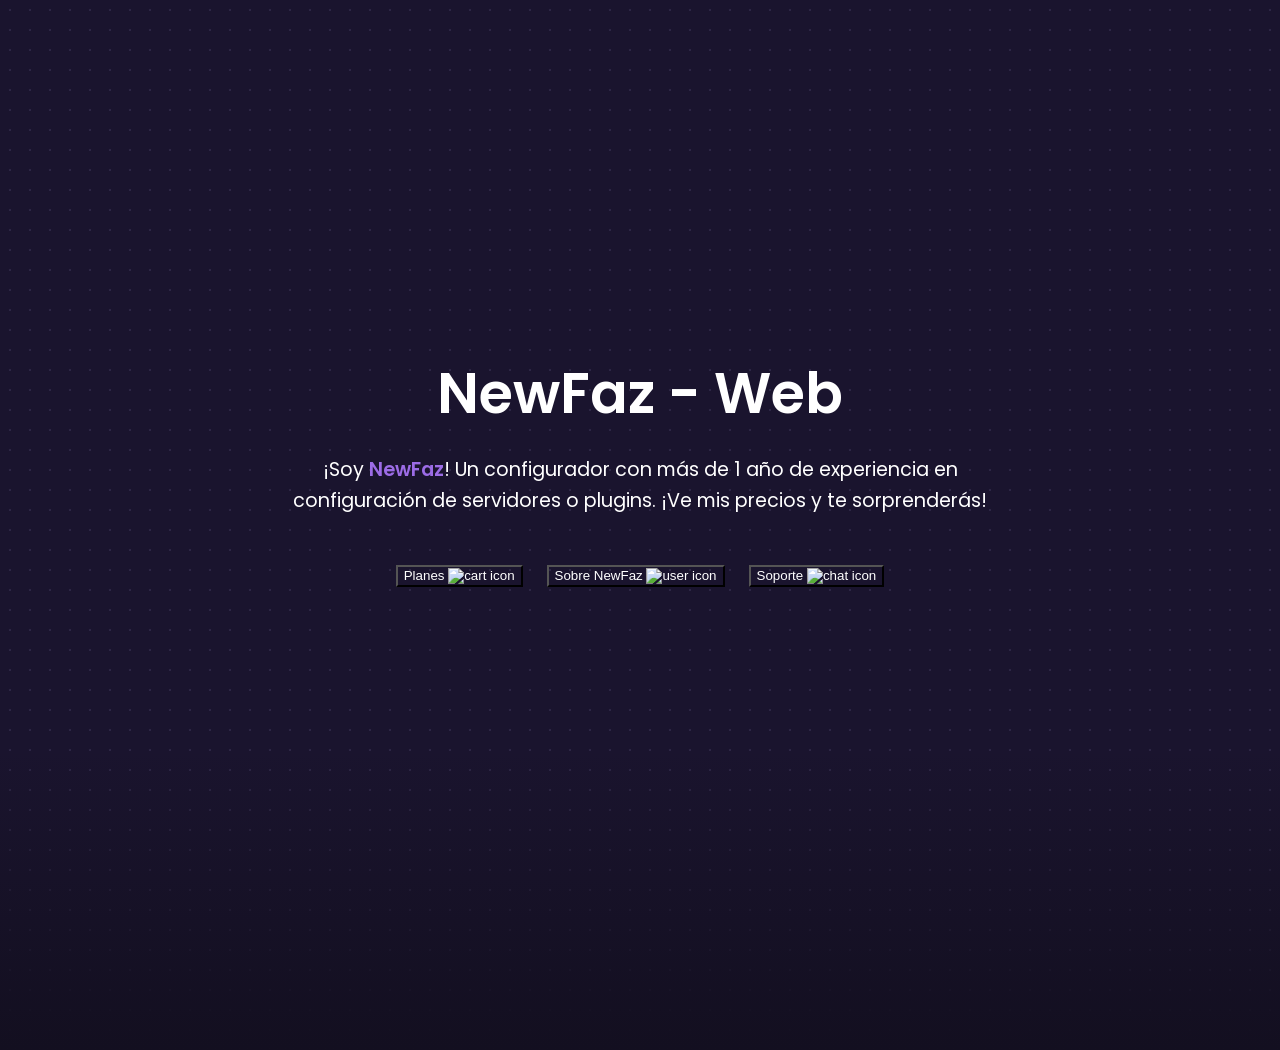
==== index.html @ 46608226 "Update index.html" ====
<!DOCTYPE html>
<html lang="es">
<head>
    <meta charset="UTF-8">
    <meta name="viewport" content="width=device-width, initial-scale=1.0">
    <title>NewFaz - Web</title>
    <link rel="stylesheet" href="css/style.css">
    <link rel="preconnect" href="https://fonts.googleapis.com">
    <link rel="preconnect" href="https://fonts.gstatic.com" crossorigin>
    <link href="https://fonts.googleapis.com/css2?family=Poppins:wght@400;600&display=swap" rel="stylesheet">
</head>
<body>

<main class="page-container">
    <!-- HOME -->
    <div id="home" class="page active">
        <h1 class="main-title">NewFaz - Web</h1>
        <p class="subtitle">
            ¡Soy <span class="highlight">NewFaz</span>! Un configurador con más de 1 año de experiencia en
            configuración de servidores o plugins. ¡Ve mis precios y te sorprenderás!
        </p>
        <div class="button-group">
            <button class="nav-link" data-page="planes">
                Planes <img src="https://img.icons8.com/material-rounded/24/ffffff/shopping-cart.png" alt="cart icon" class="icon">
            </button>
            <button class="nav-link" data-page="about">
                Sobre NewFaz <img src="https://img.icons8.com/material-rounded/24/ffffff/user--v1.png" alt="user icon" class="icon">
            </button>
            <button class="nav-link" data-page="contacto">
                Soporte <img src="https://img.icons8.com/material-rounded/24/ffffff/chat.png" alt="chat icon" class="icon">
            </button>
        </div>
    </div>

    <!-- ABOUT -->
    <div id="about" class="page">
        <button class="nav-link back-button" data-page="home">
            <img src="https://img.icons8.com/ios-filled/50/ffffff/less-than.png" alt="back arrow" class="back-arrow"> Volver
        </button>
        <h2>¡Sobre Mi!</h2>
        <p>
            Mi nombre es NewFaz y hace unos 2 años me metí en esto de
            configuraciones de servidores, después de tanto tiempo configurando,
            aprendiendo de mis errores, estoy listo para ofrecerte un servicio de
            calidad y a un precio muy accesible. También sé configurar bots de
            discord, no crearlos y mucho más.
        </p>
        <p>
            No creas que por ofrecer un servicio "barato" sera de mala calidad o
            tendrá mala atención, todo lo contrario, a mí me gusta atender a mis
            clientes de la mejor manera. Con un soporte diario casi 24/7
        </p>
        <p>
            ¡Si te convencí, ve a ver mis precios y planes! ¡No te arrepentirás!
        </p>
    </div>

    <!-- PLANES -->
    <div id="planes" class="page">
        <button class="nav-link back-button" data-page="home">
            <img src="https://img.icons8.com/ios-filled/50/ffffff/less-than.png" alt="back arrow" class="back-arrow"> Volver
        </button>
        <h2>Planes - Precios</h2>
        <p>¡Echa un vistazo a los precios que tengo por servicio!</p>

        <p class="note">
            <span class="note-title">NOTA:</span> ¡Los tiempos de entrega pueden variar según la dificultad y
            complejidad del trabajo que contrates!
        </p>
        <p class="note">
            <span class="note-title">NOTA 2:</span> ¡Los precios de los productos pueden variar según la dificultad y
            complejidad del trabajo que contrates!
        </p>

        <div class="tables-row">
            <div>
                <h3>Traducción</h3>
                <div class="table-container">
                    <table class="service-table">
                        <thead>
                            <tr>
                                <th>Servicio</th>
                                <th>Entrega</th>
                                <th>Experiencia</th>
                                <th>Precio</th>
                            </tr>
                        </thead>
                        <tbody>
                            <tr>
                                <td>x1 Traducción de Plugin</td>
                                <td>1-2 Días</td>
                                <td><span class="stars">⭐⭐⭐⭐⭐</span></td>
                                <td>$3 USD</td>
                            </tr>
                            <tr>
                                <td>x3 Traducción de Plugin</td>
                                <td>2-3 Días</td>
                                <td><span class="stars">⭐⭐⭐⭐⭐</span></td>
                                <td>$7 USD</td>
                            </tr>
                            <tr>
                                <td>x5 Traducción de Plugin</td>
                                <td>2-3 Días</td>
                                <td><span class="stars">⭐⭐⭐⭐⭐</span></td>
                                <td>10$ USD</td>
                            </tr>
                            <tr>
                                <td>x10 Traducción de Plugin</td>
                                <td>3-4 Días</td>
                                <td><span class="stars">⭐⭐⭐⭐⭐</span></td>
                                <td>18$ USD</td>
                            </tr>
                        </tbody>
                    </table>
                </div>
            </div>

            <div>
                <h3>Configuración de Modalidades</h3>
                <div class="table-container">
                    <table class="service-table">
                        <thead>
                            <tr>
                                <th>Servicio</th>
                                <th>Entrega</th>
                                <th>Experiencia</th>
                                <th>Precio</th>
                            </tr>
                        </thead>
                        <tbody>
                            <tr>
                                <td>Authme</td>
                                <td>2-3 Días</td>
                                <td><span class="stars">⭐⭐⭐</span></td>
                                <td>$4 USD</td>
                            </tr>
                            <tr>
                                <td>Lobby</td>
                                <td>2-3 Días</td>
                                <td><span class="stars">⭐⭐⭐</span></td>
                                <td>$6 USD</td>
                            </tr>
                            <tr>
                                <td>BoxPvP</td>
                                <td>5-7 Días</td>
                                <td><span class="stars">⭐⭐⭐⭐⭐</span></td>
                                <td>18$ USD</td>
                            </tr>
                            <tr>
                                <td>Survival Clasico</td>
                                <td>7-14 Días</td>
                                <td><span class="stars">⭐⭐⭐</span></td>
                                <td>24$ USD</td>
                            </tr>
                        </tbody>
                    </table>
                </div>
            </div>
        </div>

        <div class="button-group">
            <a href="https://discord.com/" target="_blank" rel="noopener noreferrer" class="purchase-button">
                ¡Comprar! <img src="https://img.icons8.com/material-rounded/24/ffffff/shopping-cart.png" alt="shopping cart icon" class="icon">
            </a>
        </div>
    </div>

    <!-- CONTACTO -->
    <div id="contacto" class="page">
        <button class="nav-link back-button" data-page="home">
            <img src="https://img.icons8.com/ios-filled/50/ffffff/less-than.png" alt="back arrow" class="back-arrow"> Volver
        </button>
        <h2>Contacto</h2>
        <p>
            Si necesitas soporte, o tienes dudas, únete a mi discord, y recibirás ayuda
            personalizada por mí.
        </p>
        <a href="https://discord.com/" target="_blank" rel="noopener noreferrer" class="discord-link">
            <img src="https://img.icons8.com/color/96/000000/discord--v1.png" alt="Discord logo" class="discord-logo">
        </a>
    </div>
</main>

<script src="script.js"></script>
</body>
</html>
---- css/style.css ----
:root {
    --dark-bg: #1a142e;
    --darker-bg: #130f20;
    --accent-purple: #9c6ce6;
    --text-color: #ffffff;
    --border-purple: #4c3f76;
    --button-bg: #2d2645;
}

body {
    font-family: 'Poppins', sans-serif;
    background-color: var(--dark-bg);
    color: var(--text-color);
    margin: 0;
    padding: 0;
    display: flex;
    justify-content: center;
    align-items: center;
    min-height: 100vh;
    background-image: radial-gradient(circle, #2d2645 1px, transparent 1px);
    background-size: 20px 20px;
    position: relative;
    overflow-x: hidden;
}

body::after {
    content: '';
    position: absolute;
    bottom: -150px;
    left: 0;
    right: 0;
    height: 300px;
    background: linear-gradient(to top, var(--darker-bg), transparent);
    z-index: -1;
}

.page-container {
    width: 100%;
    max-width: 800px;
    padding: 2rem;
    box-sizing: border-box;
    text-align: center;
}

.page {
    display: none;
    animation: fadeIn 0.5s ease-in-out;
}

.page.active {
    display: block;
}

@keyframes fadeIn {
    from {
        opacity: 0;
        transform: translateY(20px);
    }
    to {
        opacity: 1;
        transform: translateY(0);
    }
}

h1, h2 {
    font-weight: 600;
    font-size: 2.5rem;
    margin-bottom: 1rem;
}

h3 {
    font-size: 1.5rem;
    margin-top: 2rem;
    margin-bottom: 0.5rem;
}

p {
    font-size: 1rem;
    line-height: 1.6;
    margin-bottom: 1rem;
}

.main-title {
    font-size: 3.5rem;
}

.subtitle {
    font-size: 1.2rem;
    margin-bottom: 2rem;
}

.highlight {
    color: var(--accent-purple);
    font-weight: 600;
}

.button-group {
    display: flex;
    justify-content: center;
    gap: 1.5rem;
    flex-wrap: wrap;
    margin-top: 3rem;
}

button.nav-link {
    background: transparent;
    color: var(--text
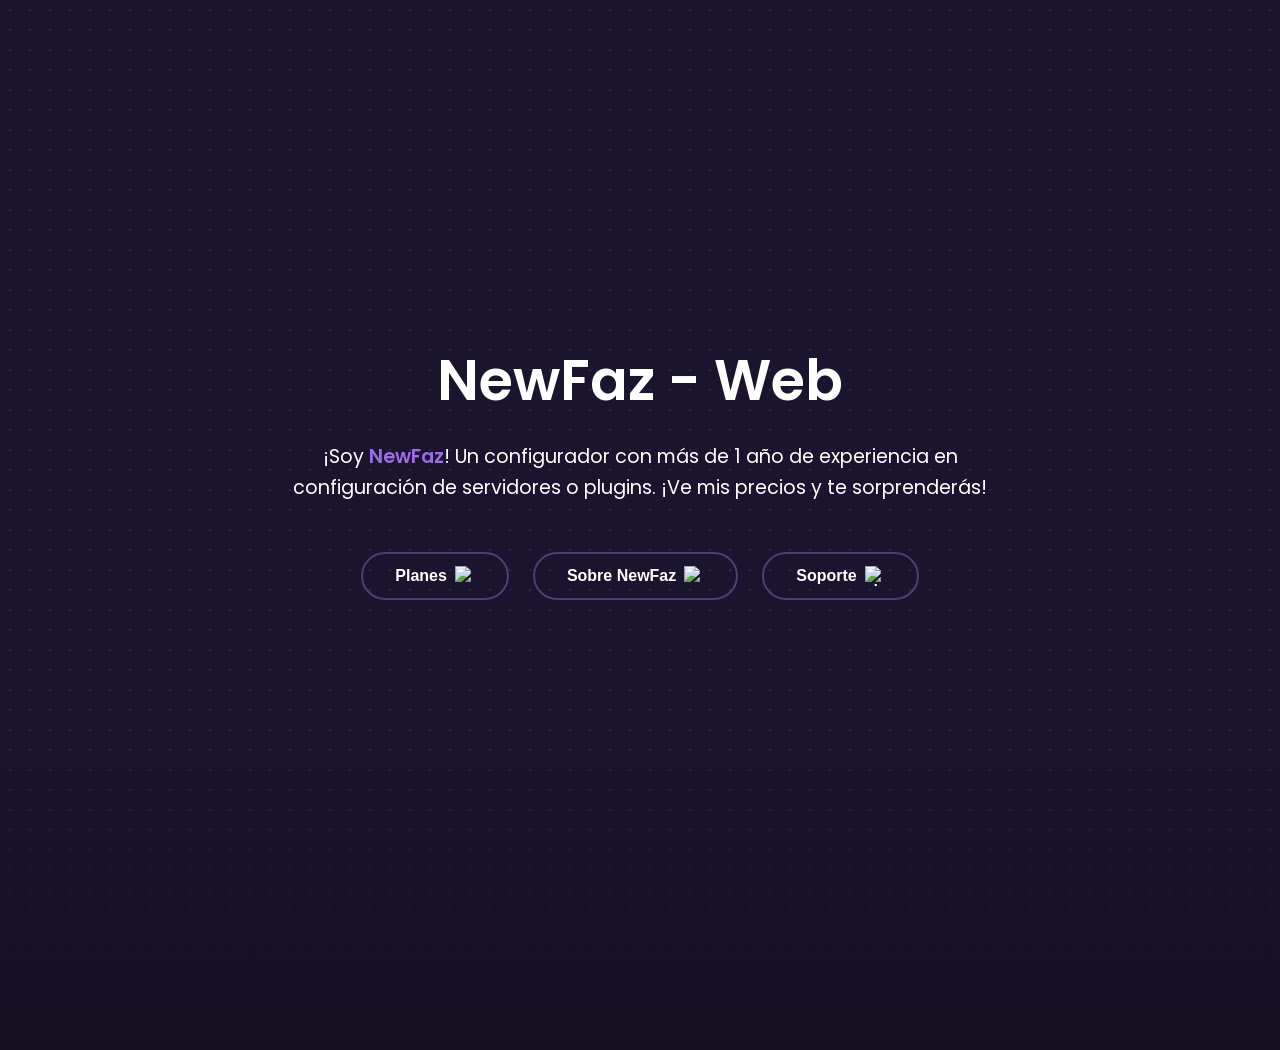
==== commit 0720eabf: "Update index.html" ====
--- a/index.html
+++ b/index.html
@@ -73,88 +73,84 @@
         </p>
 
         <div class="tables-row">
-            <div>
+            <div class="table-container">
                 <h3>Traducción</h3>
-                <div class="table-container">
-                    <table class="service-table">
-                        <thead>
-                            <tr>
-                                <th>Servicio</th>
-                                <th>Entrega</th>
-                                <th>Experiencia</th>
-                                <th>Precio</th>
-                            </tr>
-                        </thead>
-                        <tbody>
-                            <tr>
-                                <td>x1 Traducción de Plugin</td>
-                                <td>1-2 Días</td>
-                                <td><span class="stars">⭐⭐⭐⭐⭐</span></td>
-                                <td>$3 USD</td>
-                            </tr>
-                            <tr>
-                                <td>x3 Traducción de Plugin</td>
-                                <td>2-3 Días</td>
-                                <td><span class="stars">⭐⭐⭐⭐⭐</span></td>
-                                <td>$7 USD</td>
-                            </tr>
-                            <tr>
-                                <td>x5 Traducción de Plugin</td>
-                                <td>2-3 Días</td>
-                                <td><span class="stars">⭐⭐⭐⭐⭐</span></td>
-                                <td>10$ USD</td>
-                            </tr>
-                            <tr>
-                                <td>x10 Traducción de Plugin</td>
-                                <td>3-4 Días</td>
-                                <td><span class="stars">⭐⭐⭐⭐⭐</span></td>
-                                <td>18$ USD</td>
-                            </tr>
-                        </tbody>
-                    </table>
-                </div>
+                <table class="service-table">
+                    <thead>
+                        <tr>
+                            <th>Servicio</th>
+                            <th>Entrega</th>
+                            <th>Experiencia</th>
+                            <th>Precio</th>
+                        </tr>
+                    </thead>
+                    <tbody>
+                        <tr>
+                            <td>x1 Traducción de Plugin</td>
+                            <td>1-2 Días</td>
+                            <td><span class="stars">⭐⭐⭐⭐⭐</span></td>
+                            <td>$3 USD</td>
+                        </tr>
+                        <tr>
+                            <td>x3 Traducción de Plugin</td>
+                            <td>2-3 Días</td>
+                            <td><span class="stars">⭐⭐⭐⭐⭐</span></td>
+                            <td>$7 USD</td>
+                        </tr>
+                        <tr>
+                            <td>x5 Traducción de Plugin</td>
+                            <td>2-3 Días</td>
+                            <td><span class="stars">⭐⭐⭐⭐⭐</span></td>
+                            <td>10$ USD</td>
+                        </tr>
+                        <tr>
+                            <td>x10 Traducción de Plugin</td>
+                            <td>3-4 Días</td>
+                            <td><span class="stars">⭐⭐⭐⭐⭐</span></td>
+                            <td>18$ USD</td>
+                        </tr>
+                    </tbody>
+                </table>
             </div>
 
-            <div>
+            <div class="table-container">
                 <h3>Configuración de Modalidades</h3>
-                <div class="table-container">
-                    <table class="service-table">
-                        <thead>
-                            <tr>
-                                <th>Servicio</th>
-                                <th>Entrega</th>
-                                <th>Experiencia</th>
-                                <th>Precio</th>
-                            </tr>
-                        </thead>
-                        <tbody>
-                            <tr>
-                                <td>Authme</td>
-                                <td>2-3 Días</td>
-                                <td><span class="stars">⭐⭐⭐</span></td>
-                                <td>$4 USD</td>
-                            </tr>
-                            <tr>
-                                <td>Lobby</td>
-                                <td>2-3 Días</td>
-                                <td><span class="stars">⭐⭐⭐</span></td>
-                                <td>$6 USD</td>
-                            </tr>
-                            <tr>
-                                <td>BoxPvP</td>
-                                <td>5-7 Días</td>
-                                <td><span class="stars">⭐⭐⭐⭐⭐</span></td>
-                                <td>18$ USD</td>
-                            </tr>
-                            <tr>
-                                <td>Survival Clasico</td>
-                                <td>7-14 Días</td>
-                                <td><span class="stars">⭐⭐⭐</span></td>
-                                <td>24$ USD</td>
-                            </tr>
-                        </tbody>
-                    </table>
-                </div>
+                <table class="service-table">
+                    <thead>
+                        <tr>
+                            <th>Servicio</th>
+                            <th>Entrega</th>
+                            <th>Experiencia</th>
+                            <th>Precio</th>
+                        </tr>
+                    </thead>
+                    <tbody>
+                        <tr>
+                            <td>Authme</td>
+                            <td>2-3 Días</td>
+                            <td><span class="stars">⭐⭐⭐</span></td>
+                            <td>$4 USD</td>
+                        </tr>
+                        <tr>
+                            <td>Lobby</td>
+                            <td>2-3 Días</td>
+                            <td><span class="stars">⭐⭐⭐</span></td>
+                            <td>$6 USD</td>
+                        </tr>
+                        <tr>
+                            <td>BoxPvP</td>
+                            <td>5-7 Días</td>
+                            <td><span class="stars">⭐⭐⭐⭐⭐</span></td>
+                            <td>18$ USD</td>
+                        </tr>
+                        <tr>
+                            <td>Survival Clasico</td>
+                            <td>7-14 Días</td>
+                            <td><span class="stars">⭐⭐⭐</span></td>
+                            <td>24$ USD</td>
+                        </tr>
+                    </tbody>
+                </table>
             </div>
         </div>
 
@@ -181,6 +177,6 @@
     </div>
 </main>
 
-<script src="script.js"></script>
+<script src="js/script.js"></script>
 </body>
 </html>
--- a/css/style.css
+++ b/css/style.css
@@ -70,8 +70,7 @@
 
 h3 {
     font-size: 1.5rem;
-    margin-top: 2rem;
-    margin-bottom: 0.5rem;
+    margin-bottom: 1rem;
 }
 
 p {
@@ -104,4 +103,152 @@
 
 button.nav-link {
     background: transparent;
-    color: var(--text
+    color: var(--text-color);
+    border: 2px solid var(--border-purple);
+    border-radius: 50px;
+    padding: 0.75rem 2rem;
+    font-size: 1rem;
+    font-weight: 600;
+    cursor: pointer;
+    transition: all 0.3s ease;
+    display: flex;
+    align-items: center;
+    gap: 0.5rem;
+}
+
+button.nav-link:hover {
+    background-color: var(--button-bg);
+    border-color: var(--accent-purple);
+}
+
+.icon {
+    width: 20px;
+    height: 20px;
+}
+
+.back-button {
+    background-color: var(--darker-bg);
+    border: 1px solid var(--border-purple);
+    border-radius: 50px;
+    padding: 0.5rem 1rem;
+    font-size: 0.9rem;
+    position: absolute;
+    top: 2rem;
+    left: 2rem;
+    display: flex;
+    align-items: center;
+    gap: 0.25rem;
+    transition: all 0.3s ease;
+}
+
+.back-button:hover {
+    background-color: var(--button-bg);
+}
+
+.back-arrow {
+    width: 15px;
+    height: 15px;
+}
+
+#about, #planes, #contacto {
+    position: relative;
+    padding-top: 4rem;
+}
+
+.note {
+    font-style: italic;
+    color: #cccccc;
+    font-size: 0.9rem;
+    margin-bottom: 0.5rem;
+}
+
+.note-title {
+    font-weight: 600;
+    color: #ffffff;
+}
+
+/* FLEX PARA TABLAS LADO A LADO */
+.tables-row {
+    display: flex;
+    justify-content: center;
+    gap: 2rem;
+    flex-wrap: wrap;
+}
+
+.table-container {
+    flex: 1 1 300px; /* ancho flexible mínimo 300px */
+    background-color: var(--darker-bg);
+    border-radius: 10px;
+    padding: 1rem;
+    box-sizing: border-box;
+    text-align: center;
+}
+
+.table-container h3 {
+    margin-bottom: 1rem;
+}
+
+.service-table {
+    width: 100%;
+    border-collapse: collapse;
+    margin-bottom: 1rem;
+}
+
+.service-table th,
+.service-table td {
+    padding: 0.75rem 0.5rem;
+    border-bottom: 1px solid var(--border-purple);
+    text-align: left;
+}
+
+.service-table th {
+    font-weight: 600;
+    color: var(--accent-purple);
+    text-transform: uppercase;
+    font-size: 0.9rem;
+}
+
+.service-table tr:last-child td {
+    border-bottom: none;
+}
+
+.stars {
+    color: #f7a01d;
+    letter-spacing: 2px;
+}
+
+.discord-link {
+    display: inline-block;
+    margin-top: 2rem;
+    transition: transform 0.3s ease;
+}
+
+.discord-link:hover {
+    transform: scale(1.1);
+}
+
+.discord-logo {
+    width: 80px;
+    height: 80px;
+}
+
+.purchase-button {
+    background-color: var(--darker-bg);
+    border: 1px solid var(--border-purple);
+    border-radius: 50px;
+    padding: 0.5rem 1.5rem;
+    font-size: 0.9rem;
+    display: flex;
+    align-items: center;
+    justify-content: center;
+    gap: 0.25rem;
+    transition: all 0.3s ease;
+    text-decoration: none;
+    color: var(--text-color);
+    margin-top: 2rem;
+}
+
+.purchase-button:hover {
+    background-color: var(--button-bg);
+    border-color: var(--accent-purple);
+}
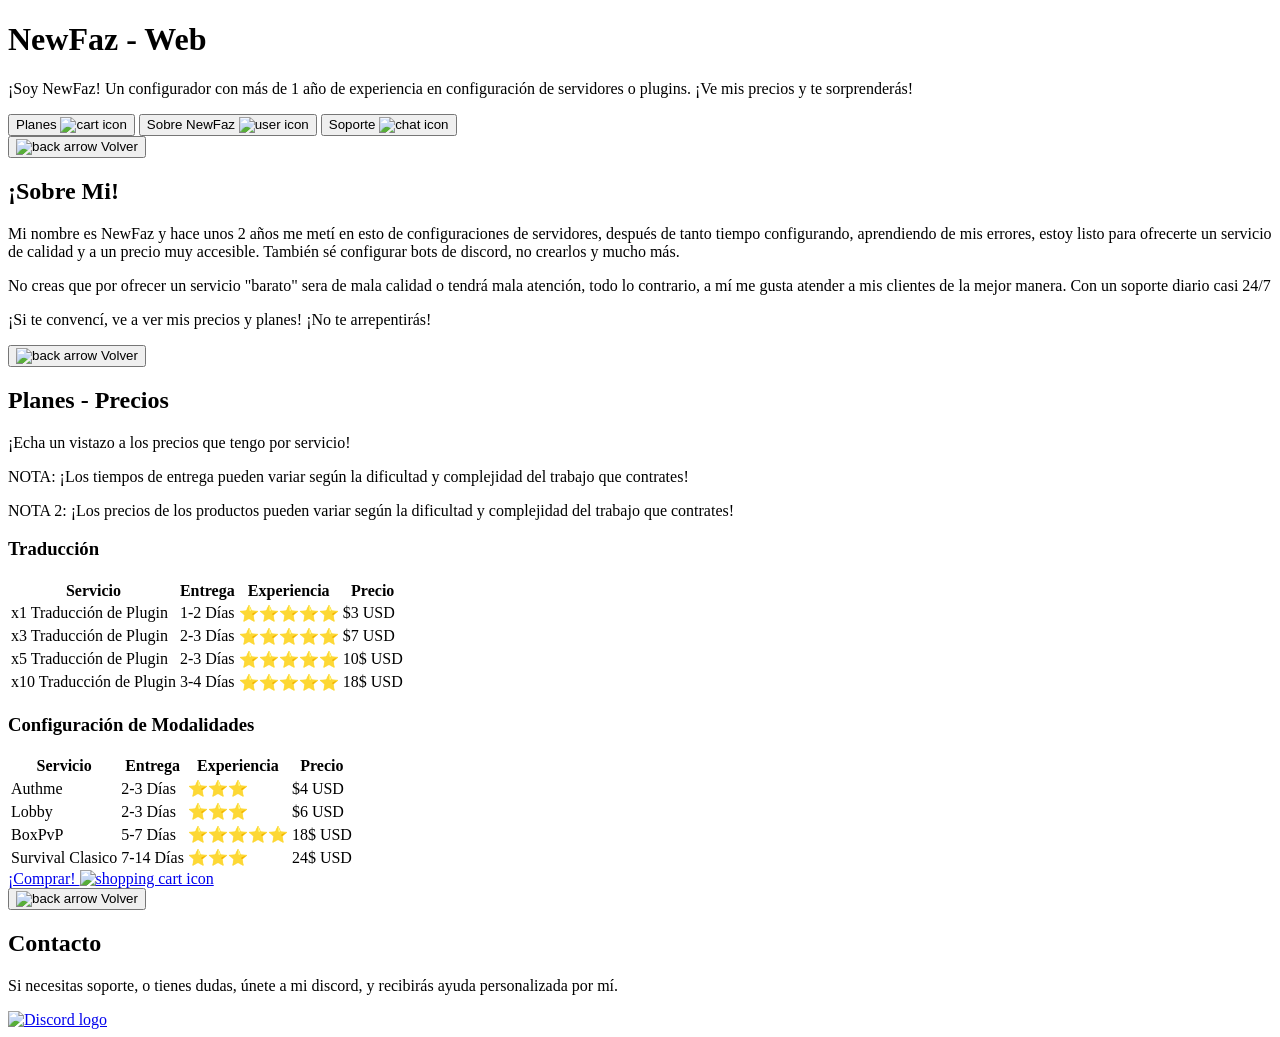
==== commit 9cae01c5: "Update index.html" ====
--- a/index.html
+++ b/index.html
@@ -4,179 +4,180 @@
     <meta charset="UTF-8">
     <meta name="viewport" content="width=device-width, initial-scale=1.0">
     <title>NewFaz - Web</title>
-    <link rel="stylesheet" href="css/style.css">
+    <link rel="stylesheet" href="css/styles.css">
     <link rel="preconnect" href="https://fonts.googleapis.com">
     <link rel="preconnect" href="https://fonts.gstatic.com" crossorigin>
     <link href="https://fonts.googleapis.com/css2?family=Poppins:wght@400;600&display=swap" rel="stylesheet">
 </head>
 <body>
+  
 
-<main class="page-container">
-    <!-- HOME -->
-    <div id="home" class="page active">
-        <h1 class="main-title">NewFaz - Web</h1>
-        <p class="subtitle">
-            ¡Soy <span class="highlight">NewFaz</span>! Un configurador con más de 1 año de experiencia en
-            configuración de servidores o plugins. ¡Ve mis precios y te sorprenderás!
-        </p>
-        <div class="button-group">
-            <button class="nav-link" data-page="planes">
-                Planes <img src="https://img.icons8.com/material-rounded/24/ffffff/shopping-cart.png" alt="cart icon" class="icon">
-            </button>
-            <button class="nav-link" data-page="about">
-                Sobre NewFaz <img src="https://img.icons8.com/material-rounded/24/ffffff/user--v1.png" alt="user icon" class="icon">
-            </button>
-            <button class="nav-link" data-page="contacto">
-                Soporte <img src="https://img.icons8.com/material-rounded/24/ffffff/chat.png" alt="chat icon" class="icon">
-            </button>
-        </div>
-    </div>
-
-    <!-- ABOUT -->
-    <div id="about" class="page">
-        <button class="nav-link back-button" data-page="home">
-            <img src="https://img.icons8.com/ios-filled/50/ffffff/less-than.png" alt="back arrow" class="back-arrow"> Volver
-        </button>
-        <h2>¡Sobre Mi!</h2>
-        <p>
-            Mi nombre es NewFaz y hace unos 2 años me metí en esto de
-            configuraciones de servidores, después de tanto tiempo configurando,
-            aprendiendo de mis errores, estoy listo para ofrecerte un servicio de
-            calidad y a un precio muy accesible. También sé configurar bots de
-            discord, no crearlos y mucho más.
-        </p>
-        <p>
-            No creas que por ofrecer un servicio "barato" sera de mala calidad o
-            tendrá mala atención, todo lo contrario, a mí me gusta atender a mis
-            clientes de la mejor manera. Con un soporte diario casi 24/7
-        </p>
-        <p>
-            ¡Si te convencí, ve a ver mis precios y planes! ¡No te arrepentirás!
-        </p>
-    </div>
-
-    <!-- PLANES -->
-    <div id="planes" class="page">
-        <button class="nav-link back-button" data-page="home">
-            <img src="https://img.icons8.com/ios-filled/50/ffffff/less-than.png" alt="back arrow" class="back-arrow"> Volver
-        </button>
-        <h2>Planes - Precios</h2>
-        <p>¡Echa un vistazo a los precios que tengo por servicio!</p>
-
-        <p class="note">
-            <span class="note-title">NOTA:</span> ¡Los tiempos de entrega pueden variar según la dificultad y
-            complejidad del trabajo que contrates!
-        </p>
-        <p class="note">
-            <span class="note-title">NOTA 2:</span> ¡Los precios de los productos pueden variar según la dificultad y
-            complejidad del trabajo que contrates!
-        </p>
-
-        <div class="tables-row">
-            <div class="table-container">
-                <h3>Traducción</h3>
-                <table class="service-table">
-                    <thead>
-                        <tr>
-                            <th>Servicio</th>
-                            <th>Entrega</th>
-                            <th>Experiencia</th>
-                            <th>Precio</th>
-                        </tr>
-                    </thead>
-                    <tbody>
-                        <tr>
-                            <td>x1 Traducción de Plugin</td>
-                            <td>1-2 Días</td>
-                            <td><span class="stars">⭐⭐⭐⭐⭐</span></td>
-                            <td>$3 USD</td>
-                        </tr>
-                        <tr>
-                            <td>x3 Traducción de Plugin</td>
-                            <td>2-3 Días</td>
-                            <td><span class="stars">⭐⭐⭐⭐⭐</span></td>
-                            <td>$7 USD</td>
-                        </tr>
-                        <tr>
-                            <td>x5 Traducción de Plugin</td>
-                            <td>2-3 Días</td>
-                            <td><span class="stars">⭐⭐⭐⭐⭐</span></td>
-                            <td>10$ USD</td>
-                        </tr>
-                        <tr>
-                            <td>x10 Traducción de Plugin</td>
-                            <td>3-4 Días</td>
-                            <td><span class="stars">⭐⭐⭐⭐⭐</span></td>
-                            <td>18$ USD</td>
-                        </tr>
-                    </tbody>
-                </table>
-            </div>
-
-            <div class="table-container">
-                <h3>Configuración de Modalidades</h3>
-                <table class="service-table">
-                    <thead>
-                        <tr>
-                            <th>Servicio</th>
-                            <th>Entrega</th>
-                            <th>Experiencia</th>
-                            <th>Precio</th>
-                        </tr>
-                    </thead>
-                    <tbody>
-                        <tr>
-                            <td>Authme</td>
-                            <td>2-3 Días</td>
-                            <td><span class="stars">⭐⭐⭐</span></td>
-                            <td>$4 USD</td>
-                        </tr>
-                        <tr>
-                            <td>Lobby</td>
-                            <td>2-3 Días</td>
-                            <td><span class="stars">⭐⭐⭐</span></td>
-                            <td>$6 USD</td>
-                        </tr>
-                        <tr>
-                            <td>BoxPvP</td>
-                            <td>5-7 Días</td>
-                            <td><span class="stars">⭐⭐⭐⭐⭐</span></td>
-                            <td>18$ USD</td>
-                        </tr>
-                        <tr>
-                            <td>Survival Clasico</td>
-                            <td>7-14 Días</td>
-                            <td><span class="stars">⭐⭐⭐</span></td>
-                            <td>24$ USD</td>
-                        </tr>
-                    </tbody>
-                </table>
+    <main class="page-container">
+        <div id="home" class="page active">
+            <h1 class="main-title">NewFaz - Web</h1>
+            <p class="subtitle">
+                ¡Soy <span class="highlight">NewFaz</span>! Un configurador con más de 1 año de experiencia en
+                configuración de servidores o plugins. ¡Ve mis precios y te sorprenderás!
+            </p>
+            <div class="button-group">
+                <button class="nav-link" data-page="planes">
+                    Planes <img src="https://img.icons8.com/material-rounded/24/ffffff/shopping-cart.png" alt="cart icon" class="icon">
+                </button>
+                <button class="nav-link" data-page="about">
+                    Sobre NewFaz <img src="https://img.icons8.com/material-rounded/24/ffffff/user--v1.png" alt="user icon" class="icon">
+                </button>
+                <button class="nav-link" data-page="contacto">
+                    Soporte <img src="https://img.icons8.com/material-rounded/24/ffffff/chat.png" alt="chat icon" class="icon">
+                </button>
             </div>
         </div>
 
-        <div class="button-group">
-            <a href="https://discord.com/" target="_blank" rel="noopener noreferrer" class="purchase-button">
-                ¡Comprar! <img src="https://img.icons8.com/material-rounded/24/ffffff/shopping-cart.png" alt="shopping cart icon" class="icon">
+        <div id="about" class="page">
+            <button class="nav-link back-button" data-page="home">
+                <img src="https://img.icons8.com/ios-filled/50/ffffff/less-than.png" alt="back arrow" class="back-arrow"> Volver
+            </button>
+            <h2>¡Sobre Mi!</h2>
+            <p>
+                Mi nombre es NewFaz y hace unos 2 años me metí en esto de
+                configuraciones de servidores, después de tanto tiempo configurando,
+                aprendiendo de mis errores, estoy listo para ofrecerte un servicio de
+                calidad y a un precio muy accesible. También sé configurar bots de
+                discord, no crearlos y mucho más.
+            </p>
+            <p>
+                No creas que por ofrecer un servicio "barato" sera de mala calidad o
+                tendrá mala atención, todo lo contrario, a mí me gusta atender a mis
+                clientes de la mejor manera. Con un soporte diario casi 24/7
+            </p>
+            <p>
+                ¡Si te convencí, ve a ver mis precios y planes! ¡No te arrepentirás!
+            </p>
+        </div>
+
+        <div id="planes" class="page">
+            <button class="nav-link back-button" data-page="home">
+                <img src="https://img.icons8.com/ios-filled/50/ffffff/less-than.png" alt="back arrow" class="back-arrow"> Volver
+            </button>
+            <h2>Planes - Precios</h2>
+            <p>¡Echa un vistazo a los precios que tengo por servicio!</p>
+
+            <p class="note">
+                <span class="note-title">NOTA:</span> ¡Los tiempos de entrega pueden variar según la dificultad y
+                complejidad del trabajo que contrates!
+            </p>
+            <p class="note">
+                <span class="note-title">NOTA 2:</span> ¡Los precios de los productos pueden variar según la dificultad y
+                complejidad del trabajo que contrates!
+            </p>
+
+            <div class="tables-row">
+                <div>
+                    <h3>Traducción</h3>
+                    <div class="table-container">
+                        <table class="service-table">
+                            <thead>
+                                <tr>
+                                    <th>Servicio</th>
+                                    <th>Entrega</th>
+                                    <th>Experiencia</th>
+                                    <th>Precio</th>
+                                </tr>
+                            </thead>
+                            <tbody>
+                                <tr>
+                                    <td>x1 Traducción de Plugin</td>
+                                    <td>1-2 Días</td>
+                                    <td><span class="stars">⭐⭐⭐⭐⭐</span></td>
+                                    <td>$3 USD</td>
+                                </tr>
+                                <tr>
+                                    <td>x3 Traducción de Plugin</td>
+                                    <td>2-3 Días</td>
+                                    <td><span class="stars">⭐⭐⭐⭐⭐</span></td>
+                                    <td>$7 USD</td>
+                                </tr>
+                                <tr>
+                                    <td>x5 Traducción de Plugin</td>
+                                    <td>2-3 Días</td>
+                                    <td><span class="stars">⭐⭐⭐⭐⭐</span></td>
+                                    <td>10$ USD</td>
+                                </tr>
+                                <tr>
+                                    <td>x10 Traducción de Plugin</td>
+                                    <td>3-4 Días</td>
+                                    <td><span class="stars">⭐⭐⭐⭐⭐</span></td>
+                                    <td>18$ USD</td>
+                                </tr>
+                            </tbody>
+                        </table>
+                    </div>
+                </div>
+
+                <div>
+                    <h3>Configuración de Modalidades</h3>
+                    <div class="table-container">
+                        <table class="service-table">
+                            <thead>
+                                <tr>
+                                    <th>Servicio</th>
+                                    <th>Entrega</th>
+                                    <th>Experiencia</th>
+                                    <th>Precio</th>
+                                </tr>
+                            </thead>
+                            <tbody>
+                                <tr>
+                                    <td>Authme</td>
+                                    <td>2-3 Días</td>
+                                    <td><span class="stars">⭐⭐⭐</span></td>
+                                    <td>$4 USD</td>
+                                </tr>
+                                <tr>
+                                    <td>Lobby</td>
+                                    <td>2-3 Días</td>
+                                    <td><span class="stars">⭐⭐⭐</span></td>
+                                    <td>$6 USD</td>
+                                </tr>
+                                <tr>
+                                    <td>BoxPvP</td>
+                                    <td>5-7 Días</td>
+                                    <td><span class="stars">⭐⭐⭐⭐⭐</span></td>
+                                    <td>18$ USD</td>
+                                </tr>
+                                <tr>
+                                    <td>Survival Clasico</td>
+                                    <td>7-14 Días</td>
+                                    <td><span class="stars">⭐⭐⭐</span></td>
+                                    <td>24$ USD</td>
+                                </tr>
+                            </tbody>
+                        </table>
+                    </div>
+                </div>
+            </div>
+
+            <div class="button-group">
+                <a href="https://discord.com/" target="_blank" rel="noopener noreferrer" class="purchase-button">
+                    ¡Comprar! <img src="https://img.icons8.com/material-rounded/24/ffffff/shopping-cart.png" alt="shopping cart icon" class="icon">
+                </a>
+            </div>
+        </div>
+
+        <div id="contacto" class="page">
+            <button class="nav-link back-button" data-page="home">
+                <img src="https://img.icons8.com/ios-filled/50/ffffff/less-than.png" alt="back arrow" class="back-arrow"> Volver
+            </button>
+            <h2>Contacto</h2>
+            <p>
+                Si necesitas soporte, o tienes dudas, únete a mi discord, y recibirás ayuda
+                personalizada por mí.
+            </p>
+            <a href="https://discord.com/" target="_blank" rel="noopener noreferrer" class="discord-link">
+                <img src="https://img.icons8.com/color/96/000000/discord--v1.png" alt="Discord logo" class="discord-logo">
             </a>
         </div>
-    </div>
+    </main>
 
-    <!-- CONTACTO -->
-    <div id="contacto" class="page">
-        <button class="nav-link back-button" data-page="home">
-            <img src="https://img.icons8.com/ios-filled/50/ffffff/less-than.png" alt="back arrow" class="back-arrow"> Volver
-        </button>
-        <h2>Contacto</h2>
-        <p>
-            Si necesitas soporte, o tienes dudas, únete a mi discord, y recibirás ayuda
-            personalizada por mí.
-        </p>
-        <a href="https://discord.com/" target="_blank" rel="noopener noreferrer" class="discord-link">
-            <img src="https://img.icons8.com/color/96/000000/discord--v1.png" alt="Discord logo" class="discord-logo">
-        </a>
-    </div>
-</main>
-
-<script src="js/script.js"></script>
+    <script src="js/script.js"></script>
 </body>
 </html>
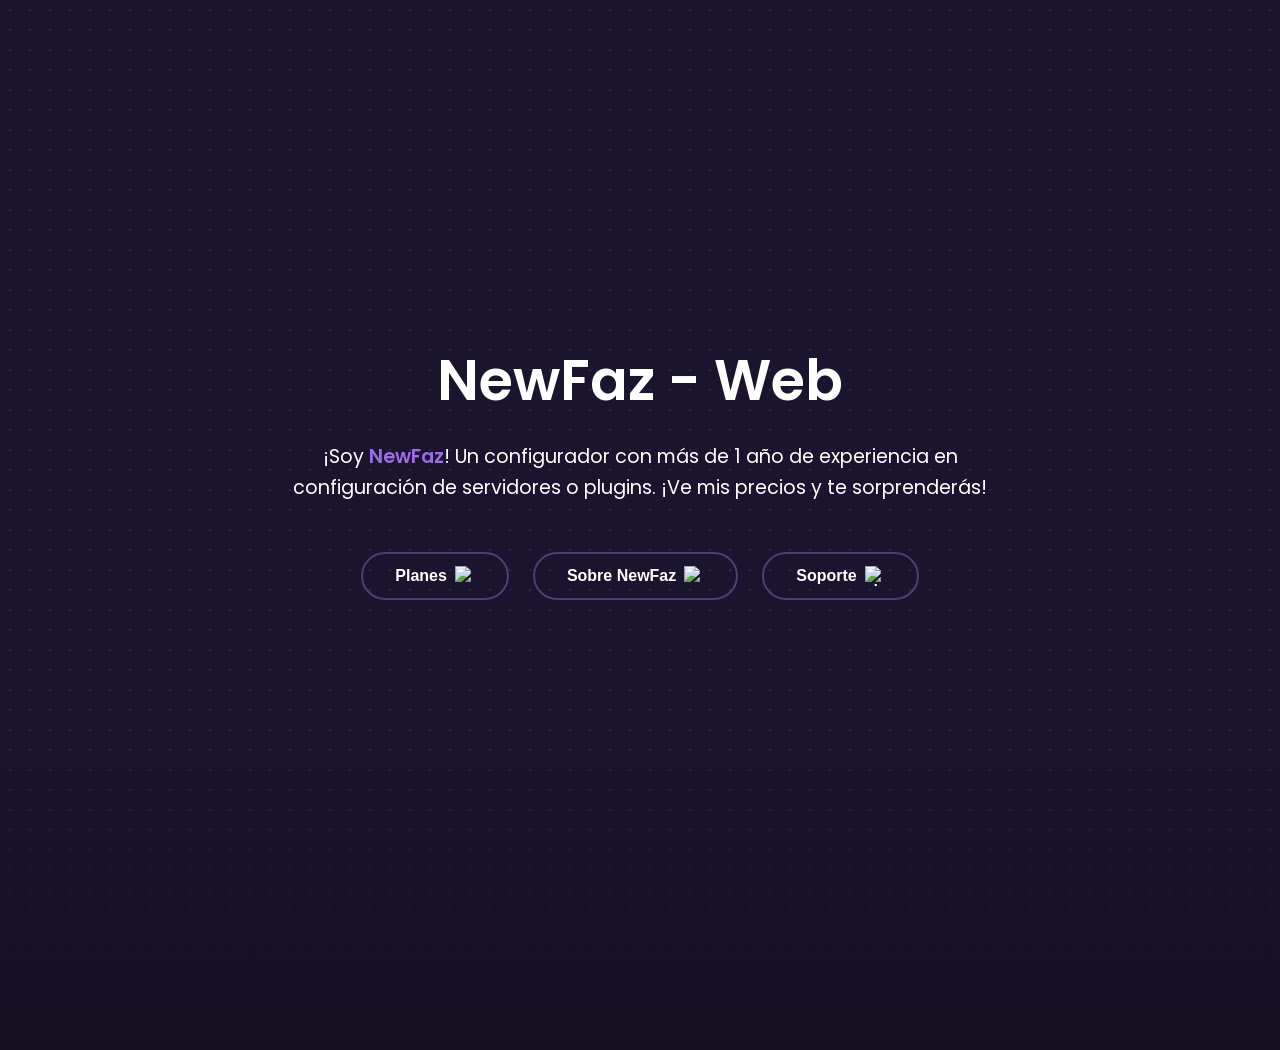
==== commit a95da2e3: "Update index.html" ====
--- a/index.html
+++ b/index.html
@@ -4,7 +4,7 @@
     <meta charset="UTF-8">
     <meta name="viewport" content="width=device-width, initial-scale=1.0">
     <title>NewFaz - Web</title>
-    <link rel="stylesheet" href="css/styles.css">
+    <link rel="stylesheet" href="css/style.css">
     <link rel="preconnect" href="https://fonts.googleapis.com">
     <link rel="preconnect" href="https://fonts.gstatic.com" crossorigin>
     <link href="https://fonts.googleapis.com/css2?family=Poppins:wght@400;600&display=swap" rel="stylesheet">
--- a/css/style.css
+++ b/css/style.css
@@ -0,0 +1,258 @@
+:root {
+    --dark-bg: #1a142e;
+    --darker-bg: #130f20;
+    --accent-purple: #9c6ce6;
+    --text-color: #ffffff;
+    --border-purple: #4c3f76;
+    --button-bg: #2d2645;
+}
+
+
+body {
+    font-family: 'Poppins', sans-serif;
+    background-color: var(--dark-bg);
+    color: var(--text-color);
+    margin: 0;
+    padding: 0;
+    display: flex;
+    justify-content: center;
+    align-items: center;
+    min-height: 100vh;
+    background-image: radial-gradient(circle, #2d2645 1px, transparent 1px);
+    background-size: 20px 20px;
+    position: relative;
+    overflow-x: hidden;
+}
+
+body::after {
+    content: '';
+    position: absolute;
+    bottom: -150px;
+    left: 0;
+    right: 0;
+    height: 300px;
+    background: linear-gradient(to top, var(--darker-bg), transparent);
+    z-index: -1;
+}
+
+.page-container {
+    width: 100%;
+    max-width: 800px;
+    padding: 2rem;
+    box-sizing: border-box;
+    text-align: center;
+}
+
+.page {
+    display: none;
+    animation: fadeIn 0.5s ease-in-out;
+}
+
+.page.active {
+    display: block;
+}
+
+@keyframes fadeIn {
+    from {
+        opacity: 0;
+        transform: translateY(20px);
+    }
+    to {
+        opacity: 1;
+        transform: translateY(0);
+    }
+}
+
+h1, h2 {
+    font-weight: 600;
+    font-size: 2.5rem;
+    margin-bottom: 1rem;
+}
+
+h3 {
+    font-size: 1.5rem;
+    margin-top: 2rem;
+    margin-bottom: 0.5rem;
+}
+
+p {
+    font-size: 1rem;
+    line-height: 1.6;
+    margin-bottom: 1rem;
+}
+
+.main-title {
+    font-size: 3.5rem;
+}
+
+.subtitle {
+    font-size: 1.2rem;
+    margin-bottom: 2rem;
+}
+
+.highlight {
+    color: var(--accent-purple);
+    font-weight: 600;
+}
+
+.button-group {
+    display: flex;
+    justify-content: center;
+    gap: 1.5rem;
+    flex-wrap: wrap;
+    margin-top: 3rem;
+}
+
+button.nav-link {
+    background: transparent;
+    color: var(--text-color);
+    border: 2px solid var(--border-purple);
+    border-radius: 50px;
+    padding: 0.75rem 2rem;
+    font-size: 1rem;
+    font-weight: 600;
+    cursor: pointer;
+    transition: all 0.3s ease;
+    display: flex;
+    align-items: center;
+    gap: 0.5rem;
+}
+
+button.nav-link:hover {
+    background-color: var(--button-bg);
+    border-color: var(--accent-purple);
+}
+
+.icon {
+    width: 20px;
+    height: 20px;
+}
+
+.back-button {
+    background-color: var(--darker-bg);
+    border: 1px solid var(--border-purple);
+    border-radius: 50px;
+    padding: 0.5rem 1rem;
+    font-size: 0.9rem;
+    position: absolute;
+    top: 2rem;
+    left: 2rem;
+    display: flex;
+    align-items: center;
+    gap: 0.25rem;
+    transition: all 0.3s ease;
+}
+
+.back-button:hover {
+    background-color: var(--button-bg);
+}
+
+.back-arrow {
+    width: 15px;
+    height: 15px;
+}
+
+#about, #planes, #contacto {
+    position: relative;
+    padding-top: 4rem;
+}
+
+#about h2, #planes h2, #contacto h2 {
+    margin-bottom: 1rem;
+}
+
+.note {
+    font-style: italic;
+    color: #cccccc;
+    font-size: 0.9rem;
+    margin-bottom: 0.5rem;
+}
+
+.note-title {
+    font-weight: 600;
+    color: #ffffff;
+}
+
+.tables-row {
+    display: flex;
+    justify-content: center;
+    flex-wrap: wrap;
+    gap: 2rem;
+}
+
+.tables-row .table-container {
+    flex: 1;
+    min-width: 300px;
+}
+
+.table-container {
+    background-color: var(--darker-bg);
+    border-radius: 10px;
+    padding: 1rem;
+    margin-top: 1rem;
+}
+
+.service-table {
+    width: 100%;
+    border-collapse: collapse;
+    margin-bottom: 1rem;
+}
+
+.service-table th,
+.service-table td {
+    padding: 0.75rem 0.5rem;
+    border-bottom: 1px solid var(--border-purple);
+    text-align: left;
+}
+
+.service-table th {
+    font-weight: 600;
+    color: var(--accent-purple);
+    text-transform: uppercase;
+    font-size: 0.9rem;
+}
+
+.service-table tr:last-child td {
+    border-bottom: none;
+}
+
+.stars {
+    color: #f7a01d;
+    letter-spacing: 2px;
+}
+
+.discord-link {
+    display: inline-block;
+    margin-top: 2rem;
+    transition: transform 0.3s ease;
+}
+
+.discord-link:hover {
+    transform: scale(1.1);
+}
+
+.discord-logo {
+    width: 80px;
+    height: 80px;
+}
+
+.purchase-button {
+    background-color: var(--darker-bg);
+    border: 1px solid var(--border-purple);
+    border-radius: 50px;
+    padding: 0.5rem 1.5rem;
+    font-size: 0.9rem;
+    display: flex;
+    align-items: center;
+    justify-content: center;
+    gap: 0.25rem;
+    transition: all 0.3s ease;
+    text-decoration: none;
+    color: var(--text-color);
+    margin-top: 2rem;
+}
+
+.purchase-button:hover {
+    background-color: var(--button-bg);
+    border-color: var(--accent-purple);
+}
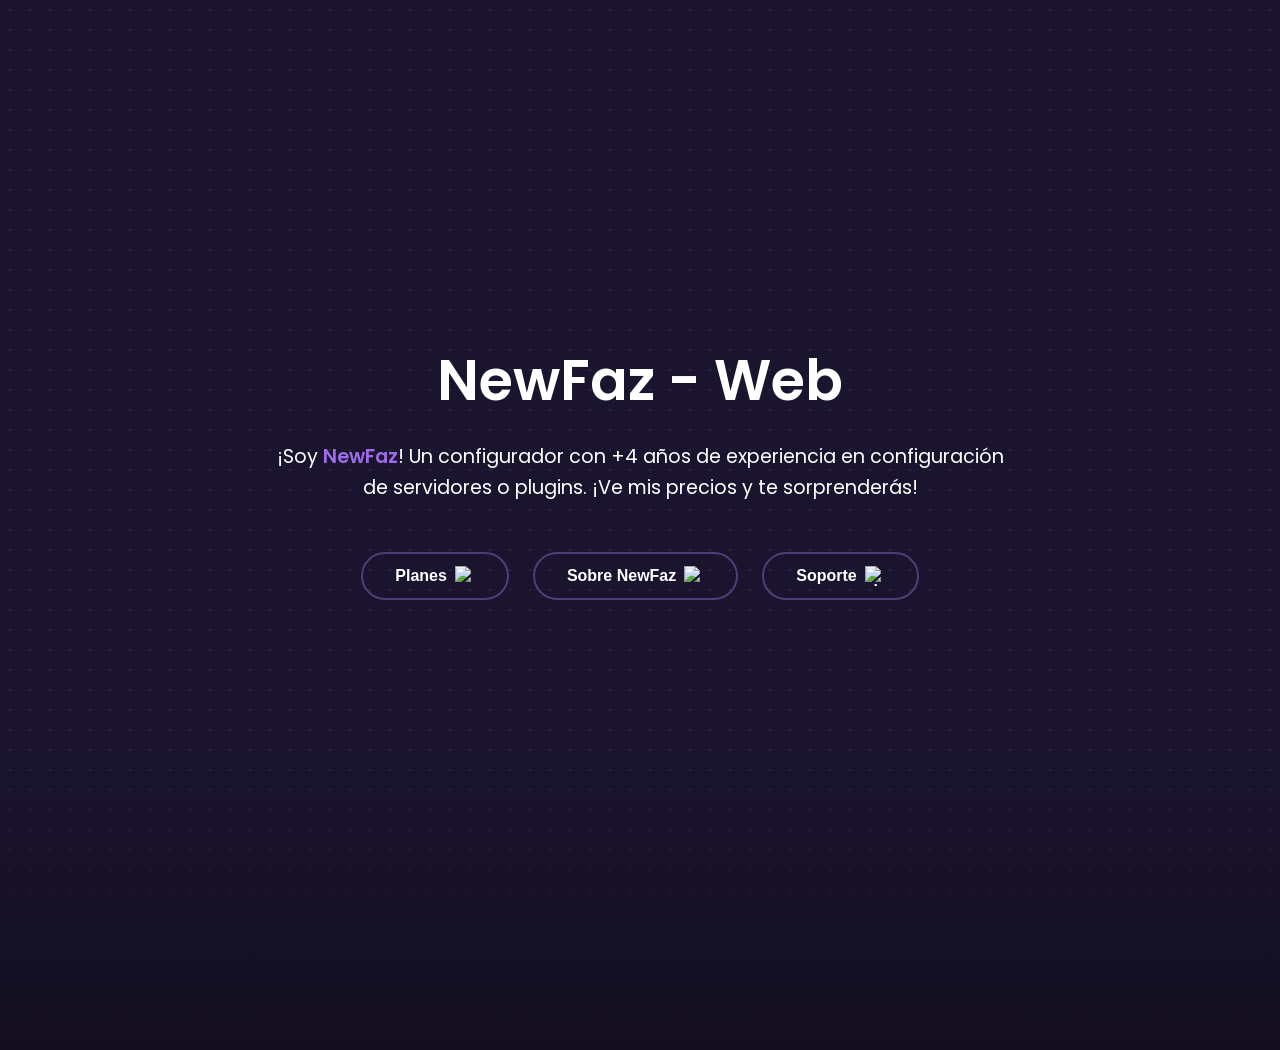
==== commit 198ceffc: "Update index.html" ====
--- a/index.html
+++ b/index.html
@@ -16,7 +16,7 @@
         <div id="home" class="page active">
             <h1 class="main-title">NewFaz - Web</h1>
             <p class="subtitle">
-                ¡Soy <span class="highlight">NewFaz</span>! Un configurador con más de 1 año de experiencia en
+                ¡Soy <span class="highlight">NewFaz</span>! Un configurador con +4 años de experiencia en
                 configuración de servidores o plugins. ¡Ve mis precios y te sorprenderás!
             </p>
             <div class="button-group">
@@ -38,11 +38,11 @@
             </button>
             <h2>¡Sobre Mi!</h2>
             <p>
-                Mi nombre es NewFaz y hace unos 2 años me metí en esto de
+                Mi nombre es NewFaz y hace unos 4-5 años me metí en esto de
                 configuraciones de servidores, después de tanto tiempo configurando,
                 aprendiendo de mis errores, estoy listo para ofrecerte un servicio de
                 calidad y a un precio muy accesible. También sé configurar bots de
-                discord, no crearlos y mucho más.
+                discord, no crearlos, y mucho más.
             </p>
             <p>
                 No creas que por ofrecer un servicio "barato" sera de mala calidad o
@@ -129,25 +129,25 @@
                                 <tr>
                                     <td>Authme</td>
                                     <td>2-3 Días</td>
-                                    <td><span class="stars">⭐⭐⭐</span></td>
+                                    <td><span class="stars">⭐ ⭐ ⭐</span></td>
                                     <td>$4 USD</td>
                                 </tr>
                                 <tr>
                                     <td>Lobby</td>
                                     <td>2-3 Días</td>
-                                    <td><span class="stars">⭐⭐⭐</span></td>
+                                    <td><span class="stars">⭐ ⭐ ⭐ ⭐</span></td>
                                     <td>$6 USD</td>
                                 </tr>
                                 <tr>
                                     <td>BoxPvP</td>
                                     <td>5-7 Días</td>
-                                    <td><span class="stars">⭐⭐⭐⭐⭐</span></td>
+                                    <td><span class="stars">⭐ ⭐ ⭐ ⭐ ⭐</span></td>
                                     <td>18$ USD</td>
                                 </tr>
                                 <tr>
                                     <td>Survival Clasico</td>
                                     <td>7-14 Días</td>
-                                    <td><span class="stars">⭐⭐⭐</span></td>
+                                    <td><span class="stars">⭐ ⭐ ⭐</span></td>
                                     <td>24$ USD</td>
                                 </tr>
                             </tbody>
@@ -157,7 +157,7 @@
             </div>
 
             <div class="button-group">
-                <a href="https://discord.com/" target="_blank" rel="noopener noreferrer" class="purchase-button">
+                <a href="https://discord.com/invite/EzrtCA7Nmy" target="_blank" rel="noopener noreferrer" class="purchase-button">
                     ¡Comprar! <img src="https://img.icons8.com/material-rounded/24/ffffff/shopping-cart.png" alt="shopping cart icon" class="icon">
                 </a>
             </div>
@@ -172,7 +172,7 @@
                 Si necesitas soporte, o tienes dudas, únete a mi discord, y recibirás ayuda
                 personalizada por mí.
             </p>
-            <a href="https://discord.com/" target="_blank" rel="noopener noreferrer" class="discord-link">
+            <a href="https://discord.com/invite/EzrtCA7Nmy" target="_blank" rel="noopener noreferrer" class="discord-link">
                 <img src="https://img.icons8.com/color/96/000000/discord--v1.png" alt="Discord logo" class="discord-logo">
             </a>
         </div>
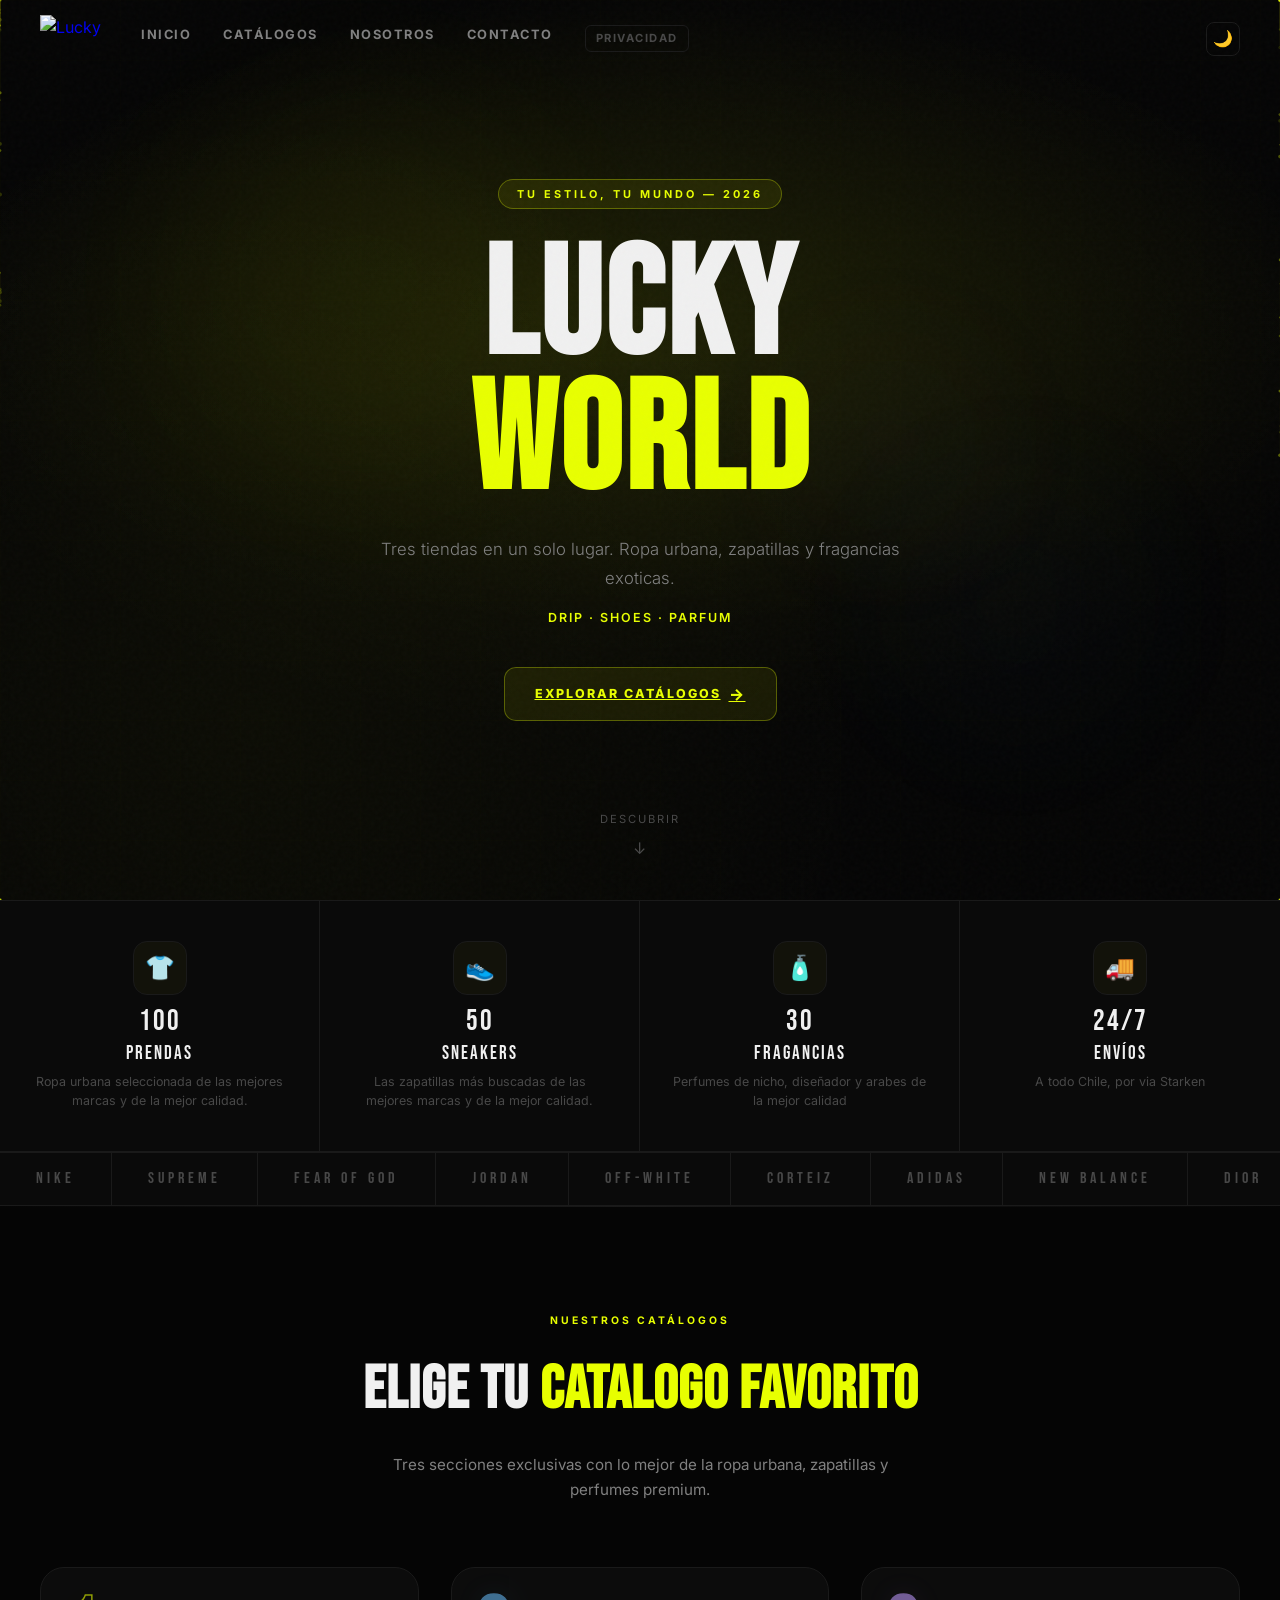
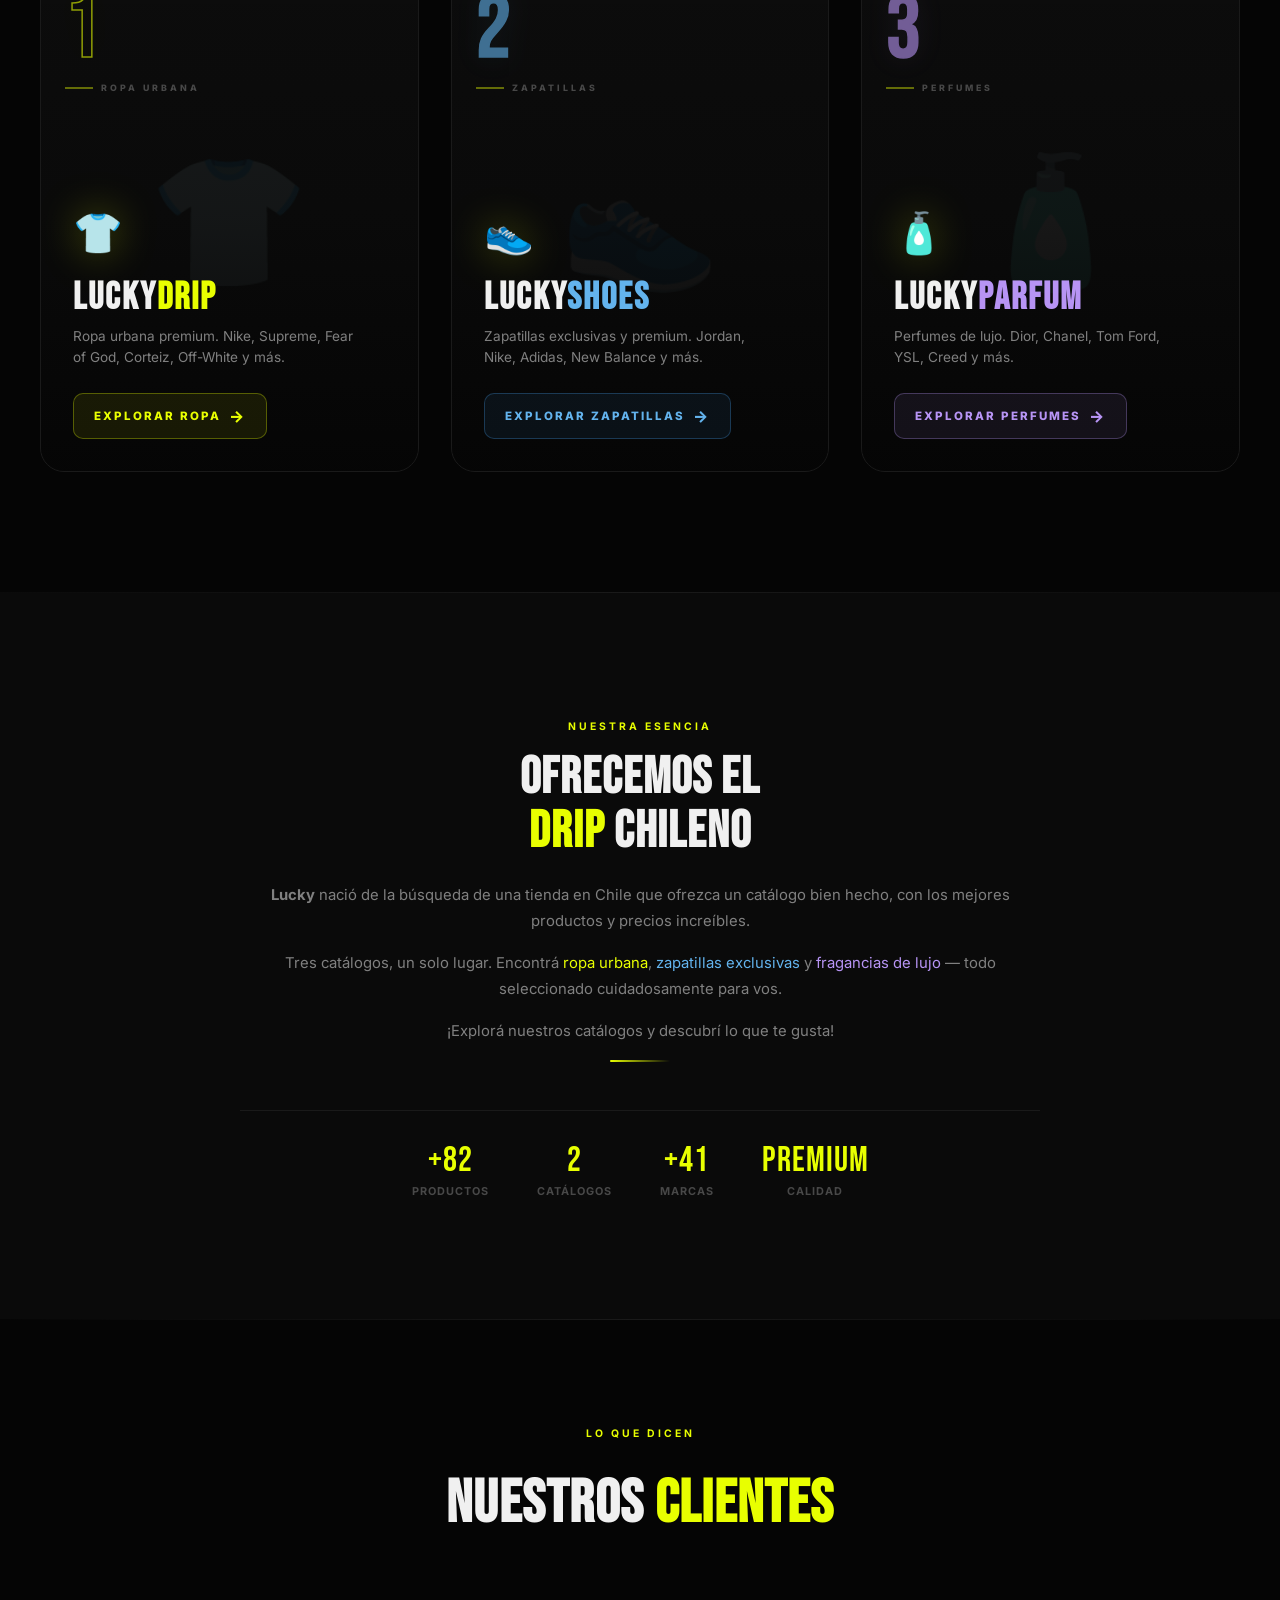
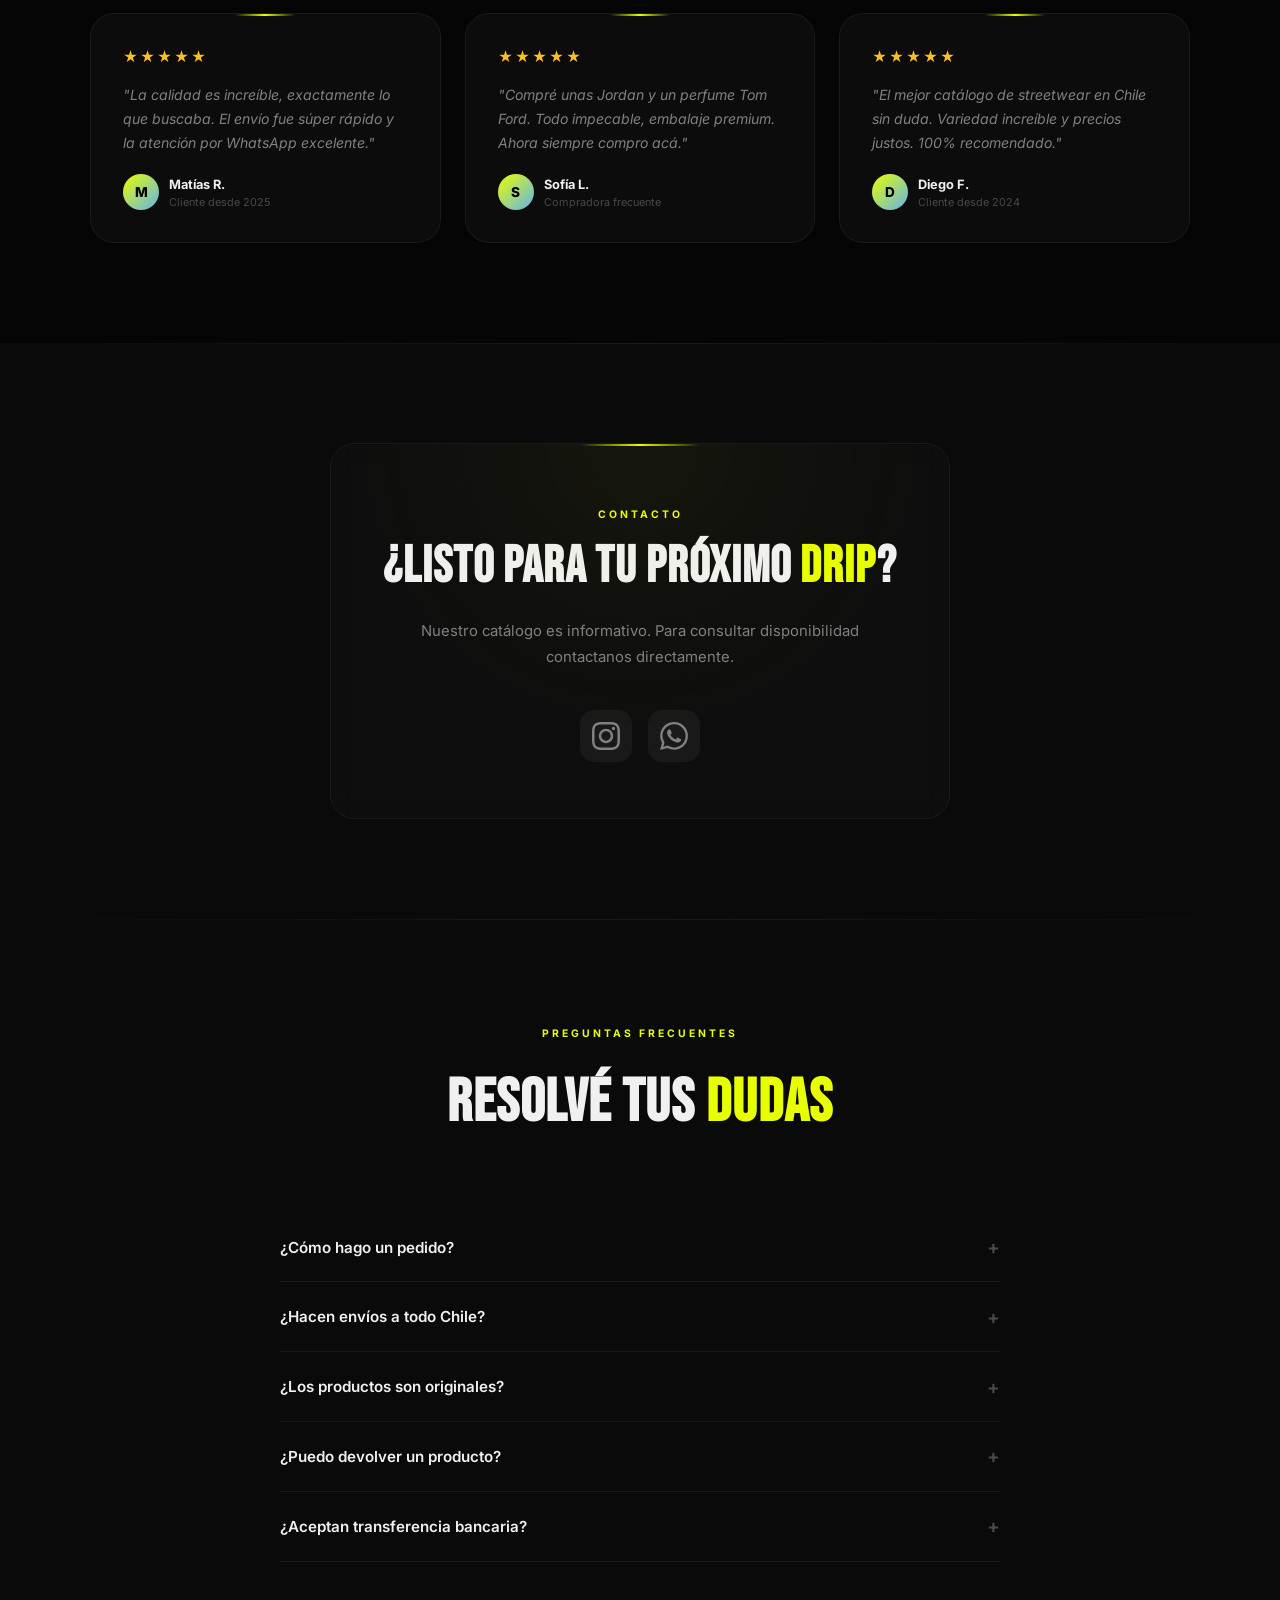
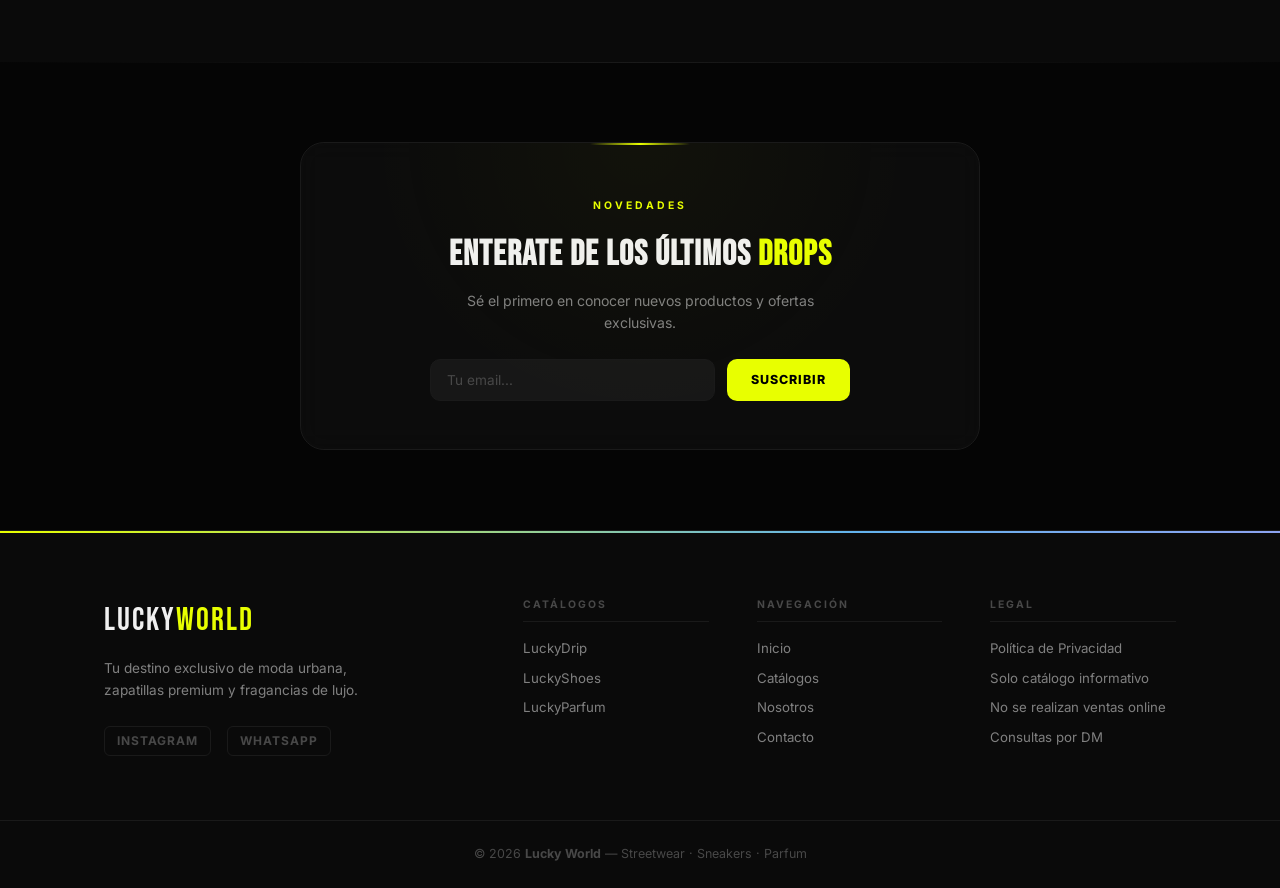
==== commit 987fb6ba: "Add files via upload" ====
--- a/index.html
+++ b/index.html
@@ -1,183 +1,1921 @@
 <!DOCTYPE html>
-<html lang="es">
+<html lang="es" data-theme="dark">
+
 <head>
-    <meta charset="UTF-8">
-    <meta name="viewport" content="width=device-width, initial-scale=1.0">
-    <title>NewFaz - Web</title>
-    <link rel="stylesheet" href="css/style.css">
-    <link rel="preconnect" href="https://fonts.googleapis.com">
-    <link rel="preconnect" href="https://fonts.gstatic.com" crossorigin>
-    <link href="https://fonts.googleapis.com/css2?family=Poppins:wght@400;600&display=swap" rel="stylesheet">
+  <meta charset="UTF-8" />
+  <meta name="viewport" content="width=device-width, initial-scale=1.0" />
+  <meta name="description"
+    content="Lucky — Tu destino exclusivo de moda urbana, zapatillas premium y fragancias de lujo." />
+  <title>Lucky | Drip · Shoes · Parfum</title>
+  <link rel="preconnect" href="https://fonts.googleapis.com">
+  <link
+    href="https://fonts.googleapis.com/css2?family=Bebas+Neue&family=Inter:wght@300;400;500;600;700;800;900&display=swap"
+    rel="stylesheet">
+  <link rel="icon" href="images/Shop/favicon.png" type="image/png" />
+  <link rel="stylesheet" href="style.css" />
+  <style>
+    @import url('https://fonts.googleapis.com/css2?family=Bebas+Neue&family=Inter:wght@300;400;500;600;700;800;900&display=swap');
+
+    /* ── THEMES ── */
+    [data-theme="dark"] {
+      --bg-primary: #050505;
+      --bg-secondary: #0a0a0a;
+      --bg-card: rgba(18, 18, 18, .6);
+      --bg-card-hover: rgba(28, 28, 28, .8);
+      --border: #1a1a1a;
+      --border-hover: #333;
+      --text-primary: #f0f0f0;
+      --text-secondary: #808080;
+      --text-muted: #484848;
+      --shadow-card: 0 8px 32px rgba(0, 0, 0, .5);
+    }
+
+    [data-theme="light"] {
+      --bg-primary: #f5f5f5;
+      --bg-secondary: #ebebeb;
+      --bg-card: rgba(255, 255, 255, .7);
+      --bg-card-hover: rgba(240, 240, 240, .9);
+      --border: #d5d5d5;
+      --border-hover: #b0b0b0;
+      --text-primary: #111;
+      --text-secondary: #555;
+      --text-muted: #999;
+      --shadow-card: 0 4px 20px rgba(0, 0, 0, .1);
+    }
+
+    :root {
+      --accent: #e8ff00;
+      --accent-glow: rgba(232, 255, 0, 0.08);
+      --accent-glow2: rgba(232, 255, 0, 0.15);
+      --radius: 12px;
+      --radius-lg: 16px;
+      --radius-xl: 24px;
+      --transition: 0.2s ease;
+      --font-display: 'Bebas Neue', sans-serif;
+      --font-body: 'Inter', sans-serif;
+    }
+
+    *,
+    *::before,
+    *::after {
+      box-sizing: border-box;
+      margin: 0;
+      padding: 0
+    }
+
+    html {
+      scroll-behavior: smooth
+    }
+
+    body {
+      font-family: var(--font-body);
+      background: var(--bg-primary);
+      color: var(--text-primary);
+      min-height: 100vh;
+      line-height: 1.5;
+      overflow-x: hidden;
+      transition: background .3s ease, color .3s ease
+    }
+
+    /* ── PROGRESS BAR ── */
+    .progress-bar {
+      position: fixed;
+      top: 0;
+      left: 0;
+      height: 3px;
+      background: var(--accent);
+      z-index: 9999;
+      width: 0%;
+      transition: width .1s linear;
+      box-shadow: 0 0 10px rgba(232, 255, 0, .5)
+    }
+
+    /* ── NAVBAR ── */
+    .navbar {
+      position: fixed;
+      top: 3px;
+      left: 0;
+      right: 0;
+      z-index: 100;
+      background: rgba(5, 5, 5, 0);
+      backdrop-filter: blur(0px);
+      border-bottom: 1px solid transparent;
+      padding: 0 2.5rem;
+      height: 72px;
+      display: flex;
+      align-items: center;
+      justify-content: space-between;
+      gap: 1.5rem;
+      transition: all .4s ease
+    }
+
+    [data-theme="light"] .navbar {
+      background: rgba(245, 245, 245, 0)
+    }
+
+    .navbar.scrolled {
+      background: rgba(5, 5, 5, .96);
+      backdrop-filter: blur(24px);
+      border-bottom-color: var(--border)
+    }
+
+    [data-theme="light"] .navbar.scrolled {
+      background: rgba(245, 245, 245, .96)
+    }
+
+    .navbar-logo {
+      text-decoration: none
+    }
+
+    .navbar-logo-img {
+      height: 48px;
+      width: auto;
+      display: block;
+      filter: brightness(1);
+      transition: filter .2s ease, transform .2s ease
+    }
+
+    .navbar-logo-img:hover {
+      transform: scale(1.04)
+    }
+
+    [data-theme="light"] .navbar-logo-img {
+      filter: invert(1)
+    }
+
+    .nav-links {
+      display: flex;
+      gap: 2rem
+    }
+
+    .nav-link {
+      font-size: .8rem;
+      font-weight: 700;
+      text-transform: uppercase;
+      letter-spacing: 1.5px;
+      color: var(--text-secondary);
+      text-decoration: none;
+      transition: color var(--transition);
+      position: relative;
+      padding-bottom: 2px
+    }
+
+    .nav-link::after {
+      content: '';
+      position: absolute;
+      bottom: 0;
+      left: 0;
+      width: 0;
+      height: 1.5px;
+      background: var(--accent);
+      transition: width .3s ease
+    }
+
+    .nav-link:hover,
+    .nav-link.active {
+      color: var(--text-primary)
+    }
+
+    .nav-link:hover::after,
+    .nav-link.active::after {
+      width: 100%
+    }
+
+    .navbar-right {
+      display: flex;
+      align-items: center;
+      gap: 1rem
+    }
+
+    .theme-toggle {
+      background: none;
+      border: 1px solid var(--border);
+      color: var(--text-secondary);
+      width: 34px;
+      height: 34px;
+      border-radius: 8px;
+      cursor: pointer;
+      font-size: 1rem;
+      display: flex;
+      align-items: center;
+      justify-content: center;
+      transition: all var(--transition);
+      flex-shrink: 0
+    }
+
+    .theme-toggle:hover {
+      border-color: var(--accent);
+      color: var(--accent)
+    }
+
+    .mobile-menu-btn {
+      display: none;
+      background: none;
+      border: 1px solid var(--border);
+      color: var(--text-primary);
+      padding: 6px 10px;
+      border-radius: 8px;
+      cursor: pointer;
+      font-size: 1.1rem
+    }
+
+    /* ── MOBILE NAV ── */
+    .mobile-nav {
+      display: none;
+      position: fixed;
+      top: 75px;
+      left: 0;
+      right: 0;
+      background: rgba(5, 5, 5, .98);
+      backdrop-filter: blur(20px);
+      border-bottom: 1px solid var(--border);
+      z-index: 99;
+      flex-direction: column;
+      padding: 1rem 2rem
+    }
+
+    [data-theme="light"] .mobile-nav {
+      background: rgba(245, 245, 245, .98)
+    }
+
+    .mobile-nav.open {
+      display: flex
+    }
+
+    .mobile-nav-link {
+      padding: .75rem 0;
+      font-size: .88rem;
+      font-weight: 700;
+      text-transform: uppercase;
+      letter-spacing: 1px;
+      color: var(--text-secondary);
+      text-decoration: none;
+      border-bottom: 1px solid var(--border);
+      transition: color var(--transition)
+    }
+
+    .mobile-nav-link:last-child {
+      border-bottom: none
+    }
+
+    .mobile-nav-link:hover {
+      color: var(--accent)
+    }
+
+    /* ── HERO ── */
+    .hero {
+      position: relative;
+      min-height: 100vh;
+      display: flex;
+      align-items: center;
+      justify-content: center;
+      overflow: hidden;
+      padding: 0 2rem
+    }
+
+    .hero-bg {
+      position: absolute;
+      inset: 0;
+      pointer-events: none
+    }
+
+    .hero-bg::before {
+      content: '';
+      position: absolute;
+      inset: 0;
+      background: radial-gradient(ellipse 80% 50% at 50% 35%, rgba(232, 255, 0, .06) 0%, transparent 70%)
+    }
+
+    .hero-bg::after {
+      content: '';
+      position: absolute;
+      inset: 0;
+      background: radial-gradient(circle at 20% 80%, rgba(232, 255, 0, .03) 0%, transparent 50%)
+    }
+
+    .hero-content {
+      position: relative;
+      text-align: center;
+      max-width: 900px;
+      z-index: 1
+    }
+
+    .hero-badge {
+      display: inline-block;
+      font-size: .68rem;
+      font-weight: 700;
+      text-transform: uppercase;
+      letter-spacing: 3px;
+      color: var(--accent);
+      border: 1px solid rgba(232, 255, 0, .3);
+      padding: 6px 18px;
+      border-radius: 24px;
+      margin-bottom: 2rem;
+      background: var(--accent-glow);
+      animation: badgePulse 3s ease infinite
+    }
+
+    @keyframes badgePulse {
+
+      0%,
+      100% {
+        box-shadow: 0 0 0 0 rgba(232, 255, 0, .15)
+      }
+
+      50% {
+        box-shadow: 0 0 0 10px rgba(232, 255, 0, 0)
+      }
+    }
+
+    .hero-title {
+      font-family: var(--font-display);
+      font-size: clamp(4rem, 12vw, 10rem);
+      line-height: .88;
+      color: var(--text-primary);
+      letter-spacing: 3px;
+      margin-bottom: 1.5rem
+    }
+
+    .hero-title span {
+      color: var(--accent);
+      display: inline
+    }
+
+    .hero-subtitle {
+      font-size: 1.05rem;
+      color: var(--text-secondary);
+      max-width: 550px;
+      margin: 0 auto 1rem;
+      line-height: 1.7;
+      font-weight: 300
+    }
+
+    .hero-sub-accent {
+      font-size: .78rem;
+      color: var(--accent);
+      font-weight: 600;
+      letter-spacing: 2px;
+      text-transform: uppercase;
+      margin-bottom: 2.5rem
+    }
+
+    .scroll-indicator {
+      position: absolute;
+      bottom: 2.5rem;
+      left: 50%;
+      transform: translateX(-50%);
+      display: flex;
+      flex-direction: column;
+      align-items: center;
+      gap: 8px;
+      color: var(--text-muted);
+      font-size: .7rem;
+      letter-spacing: 2px;
+      text-transform: uppercase;
+      animation: bounce 2s ease infinite
+    }
+
+    @keyframes bounce {
+
+      0%,
+      100% {
+        transform: translateX(-50%) translateY(0)
+      }
+
+      50% {
+        transform: translateX(-50%) translateY(6px)
+      }
+    }
+
+    .scroll-arrow {
+      font-size: 1rem
+    }
+
+    /* ── GRID PARTICLES ── */
+    .grid-bg {
+      position: absolute;
+      inset: 0;
+      background-image:
+        linear-gradient(rgba(232, 255, 0, .02) 1px, transparent 1px),
+        linear-gradient(90deg, rgba(232, 255, 0, .02) 1px, transparent 1px);
+      background-size: 60px 60px;
+      pointer-events: none;
+      opacity: .5
+    }
+
+    /* ── CATALOGS SECTION ── */
+    .catalogs-section {
+      padding: 100px 2rem 120px;
+      position: relative
+    }
+
+    .catalogs-section::before {
+      content: '';
+      position: absolute;
+      top: 0;
+      left: 0;
+      right: 0;
+      height: 1px;
+      background: linear-gradient(90deg, transparent, var(--border), transparent)
+    }
+
+    .section-header {
+      text-align: center;
+      margin-bottom: 4rem
+    }
+
+    .section-tag {
+      display: inline-block;
+      font-size: .65rem;
+      font-weight: 700;
+      text-transform: uppercase;
+      letter-spacing: 3px;
+      color: var(--accent);
+      margin-bottom: 1rem
+    }
+
+    .section-title {
+      font-family: var(--font-display);
+      font-size: clamp(2.5rem, 5vw, 3.8rem);
+      color: var(--text-primary);
+      letter-spacing: 1px
+    }
+
+    .section-title span {
+      color: var(--accent)
+    }
+
+    .section-subtitle {
+      color: var(--text-secondary);
+      font-size: .95rem;
+      margin-top: 1rem;
+      max-width: 500px;
+      margin-left: auto;
+      margin-right: auto;
+      line-height: 1.7
+    }
+
+    /* ── CATALOG CARDS ── */
+    .catalog-cards {
+      display: grid;
+      grid-template-columns: repeat(3, 1fr);
+      gap: 2rem;
+      max-width: 1200px;
+      margin: 0 auto
+    }
+
+    .catalog-card {
+      position: relative;
+      border-radius: var(--radius-xl);
+      overflow: hidden;
+      aspect-ratio: 3/4;
+      cursor: pointer;
+      text-decoration: none;
+      color: inherit;
+      display: flex;
+      flex-direction: column;
+      justify-content: flex-end;
+      background: var(--bg-card);
+      border: 1px solid var(--border);
+      transition: transform .35s cubic-bezier(.34, 1.2, .64, 1), border-color .3s ease, box-shadow .3s ease
+    }
+
+    .catalog-card:hover {
+      transform: translateY(-8px) scale(1.02);
+      border-color: var(--accent);
+      box-shadow: 0 20px 60px rgba(232, 255, 0, .08), 0 8px 30px rgba(0, 0, 0, .4)
+    }
+
+    .catalog-card-bg {
+      position: absolute;
+      inset: 0;
+      display: flex;
+      align-items: center;
+      justify-content: center;
+      font-size: 8rem;
+      opacity: .08;
+      transition: opacity .3s ease, transform .5s ease;
+      pointer-events: none
+    }
+
+    .catalog-card:hover .catalog-card-bg {
+      opacity: .15;
+      transform: scale(1.1) rotate(5deg)
+    }
+
+    .catalog-card-gradient {
+      position: absolute;
+      inset: 0;
+      background: linear-gradient(to top, rgba(5, 5, 5, .95) 0%, rgba(5, 5, 5, .3) 50%, transparent 100%);
+      pointer-events: none;
+      transition: background .3s ease
+    }
+
+    [data-theme="light"] .catalog-card-gradient {
+      background: linear-gradient(to top, rgba(240, 240, 240, .98) 0%, rgba(240, 240, 240, .4) 50%, transparent 100%)
+    }
+
+    .catalog-card-glow {
+      position: absolute;
+      inset: 0;
+      opacity: 0;
+      transition: opacity .5s ease;
+      pointer-events: none
+    }
+
+    .catalog-card:hover .catalog-card-glow {
+      opacity: 1
+    }
+
+    .catalog-card-content {
+      position: relative;
+      z-index: 2;
+      padding: 2rem
+    }
+
+    .catalog-card-number-wrap {
+      position: absolute;
+      top: 1.2rem;
+      left: 1.5rem;
+      z-index: 2;
+      display: flex;
+      flex-direction: column;
+      gap: 6px
+    }
+
+    .catalog-card-number {
+      font-family: var(--font-display);
+      font-size: 5.5rem;
+      line-height: 1;
+      letter-spacing: 3px;
+      -webkit-text-stroke: 1.5px var(--accent);
+      color: transparent;
+      opacity: .6;
+      transition: all .4s ease;
+      filter: drop-shadow(0 0 15px rgba(232, 255, 0, .15))
+    }
+
+    .catalog-card:hover .catalog-card-number {
+      opacity: 1;
+      -webkit-text-stroke-width: 2px;
+      filter: drop-shadow(0 0 25px rgba(232, 255, 0, .3));
+      transform: translateY(-3px)
+    }
+
+    .catalog-card-number-line {
+      display: flex;
+      align-items: center;
+      gap: 8px
+    }
+
+    .catalog-card-number-line::before {
+      content: '';
+      display: block;
+      width: 28px;
+      height: 1.5px;
+      background: var(--accent);
+      opacity: .4;
+      transition: width .4s ease
+    }
+
+    .catalog-card:hover .catalog-card-number-line::before {
+      width: 42px;
+      opacity: .8
+    }
+
+    .catalog-card-number-label {
+      font-size: .55rem;
+      font-weight: 800;
+      text-transform: uppercase;
+      letter-spacing: 3px;
+      color: var(--text-muted);
+      transition: color .3s ease
+    }
+
+    .catalog-card:hover .catalog-card-number-label {
+      color: var(--text-secondary)
+    }
+
+    /* Specific number colors */
+    .card-shoes .catalog-card-number {
+      -webkit-text-stroke-color: #63b3ed;
+      filter: drop-shadow(0 0 15px rgba(99, 179, 237, .15))
+    }
+
+    .card-shoes:hover .catalog-card-number {
+      filter: drop-shadow(0 0 25px rgba(99, 179, 237, .3))
+    }
+
+    .card-parfum .catalog-card-number {
+      -webkit-text-stroke-color: #b794f4;
+      filter: drop-shadow(0 0 15px rgba(183, 148, 244, .15))
+    }
+
+    .card-parfum:hover .catalog-card-number {
+      filter: drop-shadow(0 0 25px rgba(183, 148, 244, .3))
+    }
+
+    .catalog-card-icon {
+      font-size: 2.5rem;
+      margin-bottom: 1rem;
+      display: block;
+      filter: drop-shadow(0 0 20px rgba(232, 255, 0, .3))
+    }
+
+    .catalog-card-title {
+      font-family: var(--font-display);
+      font-size: 2.4rem;
+      letter-spacing: 2px;
+      line-height: 1;
+      margin-bottom: .5rem
+    }
+
+    .catalog-card-title span {
+      color: var(--accent)
+    }
+
+    .catalog-card-desc {
+      color: var(--text-secondary);
+      font-size: .85rem;
+      line-height: 1.6;
+      margin-bottom: 1.5rem;
+      max-width: 280px
+    }
+
+    .catalog-card-cta {
+      display: inline-flex;
+      align-items: center;
+      gap: 8px;
+      font-size: .72rem;
+      font-weight: 800;
+      text-transform: uppercase;
+      letter-spacing: 2px;
+      color: var(--accent);
+      padding: 10px 20px;
+      border: 1px solid rgba(232, 255, 0, .3);
+      border-radius: 10px;
+      background: var(--accent-glow);
+      transition: all .25s ease
+    }
+
+    .catalog-card:hover .catalog-card-cta {
+      background: var(--accent);
+      color: #000;
+      border-color: var(--accent);
+      transform: translateX(4px)
+    }
+
+    .cta-arrow {
+      transition: transform .25s ease;
+      font-size: 1rem
+    }
+
+    .catalog-card:hover .cta-arrow {
+      transform: translateX(4px)
+    }
+
+    /* Specific card themes */
+    .card-drip .catalog-card-glow {
+      background: radial-gradient(circle at 50% 80%, rgba(232, 255, 0, .06), transparent 60%)
+    }
+
+    .card-shoes .catalog-card-glow {
+      background: radial-gradient(circle at 50% 80%, rgba(66, 153, 225, .06), transparent 60%)
+    }
+
+    .card-parfum .catalog-card-glow {
+      background: radial-gradient(circle at 50% 80%, rgba(183, 148, 244, .06), transparent 60%)
+    }
+
+    .card-shoes .catalog-card-cta {
+      color: #63b3ed;
+      border-color: rgba(66, 153, 225, .3);
+      background: rgba(66, 153, 225, .08)
+    }
+
+    .card-shoes:hover .catalog-card-cta {
+      background: #63b3ed;
+      color: #000;
+      border-color: #63b3ed
+    }
+
+    .card-parfum .catalog-card-cta {
+      color: #b794f4;
+      border-color: rgba(183, 148, 244, .3);
+      background: rgba(183, 148, 244, .08)
+    }
+
+    .card-parfum:hover .catalog-card-cta {
+      background: #b794f4;
+      color: #000;
+      border-color: #b794f4
+    }
+
+    .card-shoes .catalog-card-title span {
+      color: #63b3ed
+    }
+
+    .card-parfum .catalog-card-title span {
+      color: #b794f4
+    }
+
+    .card-shoes .catalog-card-number {
+      color: #63b3ed
+    }
+
+    .card-parfum .catalog-card-number {
+      color: #b794f4
+    }
+
+    /* ── FEATURES STRIP ── */
+    .features-strip {
+      display: grid;
+      grid-template-columns: repeat(4, 1fr);
+      gap: 0;
+      border-top: 1px solid var(--border);
+      border-bottom: 1px solid var(--border);
+      background: var(--bg-secondary)
+    }
+
+    .feature-item {
+      padding: 2.5rem 2rem;
+      text-align: center;
+      border-right: 1px solid var(--border);
+      transition: background .3s ease
+    }
+
+    .feature-item:last-child {
+      border-right: none
+    }
+
+    .feature-item:hover {
+      background: var(--bg-card-hover)
+    }
+
+    .feature-icon {
+      font-size: 1.8rem;
+      margin-bottom: .8rem;
+      display: block
+    }
+
+    .feature-title {
+      font-family: var(--font-display);
+      font-size: 1.2rem;
+      letter-spacing: 2px;
+      color: var(--text-primary);
+      margin-bottom: .3rem
+    }
+
+    .feature-desc {
+      font-size: .78rem;
+      color: var(--text-muted);
+      line-height: 1.5
+    }
+
+    /* ── ABOUT ── */
+    .about-section {
+      padding: 120px 4rem;
+      background: var(--bg-secondary);
+      position: relative
+    }
+
+    .about-section::before {
+      content: '';
+      position: absolute;
+      top: 0;
+      left: 0;
+      right: 0;
+      height: 1px;
+      background: linear-gradient(90deg, transparent, var(--border), transparent)
+    }
+
+    .about-container {
+      max-width: 800px;
+      margin: 0 auto;
+      text-align: center
+    }
+
+    .about-title {
+      font-family: var(--font-display);
+      font-size: 3.2rem;
+      line-height: 1.05;
+      color: var(--text-primary);
+      margin-bottom: 1.5rem;
+      letter-spacing: 1px
+    }
+
+    .about-title span {
+      color: var(--accent)
+    }
+
+    .about-text {
+      color: var(--text-secondary);
+      line-height: 1.75;
+      margin-bottom: 1rem;
+      font-size: .93rem
+    }
+
+    .about-stats {
+      display: flex;
+      gap: 3rem;
+      margin-top: 3rem;
+      justify-content: center;
+      padding-top: 2rem;
+      border-top: 1px solid var(--border)
+    }
+
+    .stat-item {
+      display: flex;
+      flex-direction: column;
+      gap: 4px;
+      align-items: center
+    }
+
+    .stat-num {
+      font-family: var(--font-display);
+      font-size: 2.2rem;
+      color: var(--accent);
+      line-height: 1;
+      letter-spacing: 1px
+    }
+
+    .stat-label {
+      font-size: .68rem;
+      font-weight: 700;
+      text-transform: uppercase;
+      letter-spacing: 1px;
+      color: var(--text-muted)
+    }
+
+    /* ── CONTACT ── */
+    .contact-section {
+      padding: 100px 4rem;
+      text-align: center;
+      position: relative
+    }
+
+    .contact-section::before {
+      content: '';
+      position: absolute;
+      top: 0;
+      left: 0;
+      right: 0;
+      height: 1px;
+      background: linear-gradient(90deg, transparent, var(--border), transparent)
+    }
+
+    .contact-inner {
+      max-width: 680px;
+      margin: 0 auto
+    }
+
+    .contact-title {
+      font-family: var(--font-display);
+      font-size: 3.2rem;
+      color: var(--text-primary);
+      margin-bottom: 1.5rem;
+      letter-spacing: 1px;
+      line-height: 1.1
+    }
+
+    .contact-title span {
+      color: var(--accent)
+    }
+
+    .contact-text {
+      color: var(--text-secondary);
+      max-width: 500px;
+      margin: 0 auto 2.5rem;
+      line-height: 1.7;
+      font-size: .93rem
+    }
+
+    .contact-icons {
+      display: flex;
+      justify-content: center;
+      gap: 16px
+    }
+
+    .contact-icon-btn {
+      display: flex;
+      align-items: center;
+      justify-content: center;
+      width: 52px;
+      height: 52px;
+      border-radius: 14px;
+      background: rgba(255, 255, 255, .05);
+      border: 1px solid var(--border);
+      color: var(--text-secondary);
+      text-decoration: none;
+      transition: all .2s ease
+    }
+
+    .contact-icon-btn:hover {
+      background: var(--accent-glow);
+      border-color: var(--accent);
+      color: var(--accent);
+      transform: translateY(-2px)
+    }
+
+    /* ── FOOTER ── */
+    .site-footer {
+      background: var(--bg-secondary);
+      border-top: 1px solid var(--border)
+    }
+
+    .footer-top {
+      display: grid;
+      grid-template-columns: 2fr 1fr 1fr 1fr;
+      gap: 3rem;
+      padding: 4rem;
+      max-width: 1200px;
+      margin: 0 auto
+    }
+
+    .footer-wordmark {
+      font-family: var(--font-display);
+      font-size: 2rem;
+      letter-spacing: 2px;
+      color: var(--text-primary);
+      margin-bottom: .75rem
+    }
+
+    .footer-wordmark span {
+      color: var(--accent)
+    }
+
+    .footer-desc {
+      color: var(--text-secondary);
+      font-size: .85rem;
+      line-height: 1.65;
+      margin-bottom: 1.5rem;
+      max-width: 280px
+    }
+
+    .footer-socials {
+      display: flex;
+      gap: 1rem;
+      flex-wrap: wrap
+    }
+
+    .social-link {
+      font-size: .75rem;
+      font-weight: 700;
+      text-transform: uppercase;
+      letter-spacing: 1px;
+      color: var(--text-muted);
+      text-decoration: none;
+      padding: 5px 12px;
+      border: 1px solid var(--border);
+      border-radius: 6px;
+      transition: all var(--transition)
+    }
+
+    .social-link:hover {
+      border-color: var(--accent);
+      color: var(--accent)
+    }
+
+    .footer-links-col {
+      display: flex;
+      flex-direction: column;
+      gap: .6rem
+    }
+
+    .footer-col-title {
+      font-size: .65rem;
+      font-weight: 700;
+      text-transform: uppercase;
+      letter-spacing: 2px;
+      color: var(--text-muted);
+      margin-bottom: .5rem;
+      padding-bottom: .5rem;
+      border-bottom: 1px solid var(--border)
+    }
+
+    .footer-link {
+      font-size: .83rem;
+      color: var(--text-secondary);
+      text-decoration: none;
+      transition: color var(--transition);
+      cursor: default
+    }
+
+    a.footer-link {
+      cursor: pointer
+    }
+
+    a.footer-link:hover {
+      color: var(--accent)
+    }
+
+    .footer-bottom {
+      border-top: 1px solid var(--border);
+      padding: 1.5rem 4rem;
+      text-align: center;
+      color: var(--text-muted);
+      font-size: .78rem
+    }
+
+    /* ── SCROLL ANIMATIONS ── */
+    .reveal-section,
+    .reveal-up,
+    .reveal-left,
+    .reveal-right {
+      opacity: 0;
+      transition: opacity .7s ease, transform .7s ease
+    }
+
+    .reveal-up {
+      transform: translateY(40px)
+    }
+
+    .reveal-left {
+      transform: translateX(-40px)
+    }
+
+    .reveal-right {
+      transform: translateX(40px)
+    }
+
+    .reveal-section.visible,
+    .reveal-up.visible,
+    .reveal-left.visible,
+    .reveal-right.visible {
+      opacity: 1;
+      transform: none
+    }
+
+    /* ── RESPONSIVE ── */
+    @media(max-width:1024px) {
+      .catalog-cards {
+        grid-template-columns: 1fr;
+        max-width: 450px
+      }
+
+      .catalog-card {
+        aspect-ratio: 4/3
+      }
+
+      .features-strip {
+        grid-template-columns: repeat(2, 1fr)
+      }
+
+      .feature-item:nth-child(2) {
+        border-right: none
+      }
+
+      .feature-item:nth-child(3n) {
+        border-right: 1px solid var(--border)
+      }
+
+      .nav-links {
+        display: none
+      }
+
+      .mobile-menu-btn {
+        display: flex
+      }
+
+      .footer-top {
+        grid-template-columns: 1fr 1fr;
+        gap: 2rem
+      }
+    }
+
+    @media(max-width:768px) {
+      .features-strip {
+        grid-template-columns: 1fr
+      }
+
+      .feature-item {
+        border-right: none !important;
+        border-bottom: 1px solid var(--border)
+      }
+
+      .feature-item:last-child {
+        border-bottom: none
+      }
+
+      .footer-top {
+        grid-template-columns: 1fr;
+        gap: 2rem;
+        padding: 2.5rem
+      }
+
+      .footer-bottom {
+        padding: 1.5rem 2rem
+      }
+
+      .about-section,
+      .contact-section {
+        padding: 80px 1.5rem
+      }
+
+      .about-stats {
+        flex-wrap: wrap;
+        gap: 2rem
+      }
+    }
+
+    @media(max-width:600px) {
+      .navbar {
+        padding: 0 1.2rem;
+        height: 64px
+      }
+
+      .hero-title {
+        font-size: clamp(3rem, 16vw, 5rem)
+      }
+
+      .catalog-card {
+        aspect-ratio: 3/4
+      }
+
+      .catalogs-section {
+        padding: 60px 1rem 80px
+      }
+    }
+
+    /* ── NAV PRIVACY ── */
+    .nav-link-privacy {
+      font-size: .7rem !important;
+      color: var(--text-muted) !important;
+      border: 1px solid var(--border);
+      padding: 4px 10px !important;
+      border-radius: 6px;
+      transition: all .2s ease
+    }
+
+    .nav-link-privacy:hover {
+      border-color: var(--accent);
+      color: var(--accent) !important;
+      background: var(--accent-glow)
+    }
+
+    .nav-link-privacy::after {
+      display: none !important
+    }
+
+    /* ── ANIMATED ORBS ── */
+    .hero-orb {
+      position: absolute;
+      border-radius: 50%;
+      filter: blur(80px);
+      pointer-events: none;
+      opacity: .4;
+      will-change: transform
+    }
+
+    .hero-orb-1 {
+      width: 420px;
+      height: 420px;
+      background: rgba(232, 255, 0, .07);
+      top: 8%;
+      left: 12%;
+      animation: orbFloat1 10s ease-in-out infinite
+    }
+
+    .hero-orb-2 {
+      width: 320px;
+      height: 320px;
+      background: rgba(99, 179, 237, .05);
+      bottom: 15%;
+      right: 8%;
+      animation: orbFloat2 14s ease-in-out infinite
+    }
+
+    .hero-orb-3 {
+      width: 260px;
+      height: 260px;
+      background: rgba(183, 148, 244, .05);
+      top: 35%;
+      right: 20%;
+      animation: orbFloat3 12s ease-in-out infinite
+    }
+
+    @keyframes orbFloat1 {
+
+      0%,
+      100% {
+        transform: translate(0, 0) scale(1)
+      }
+
+      33% {
+        transform: translate(35px, -25px) scale(1.08)
+      }
+
+      66% {
+        transform: translate(-20px, 30px) scale(.94)
+      }
+    }
+
+    @keyframes orbFloat2 {
+
+      0%,
+      100% {
+        transform: translate(0, 0) scale(1)
+      }
+
+      33% {
+        transform: translate(-30px, 20px) scale(1.05)
+      }
+
+      66% {
+        transform: translate(25px, -15px) scale(.96)
+      }
+    }
+
+    @keyframes orbFloat3 {
+
+      0%,
+      100% {
+        transform: translate(0, 0) scale(1)
+      }
+
+      50% {
+        transform: translate(20px, 25px) scale(1.06)
+      }
+    }
+
+    /* ── NOISE TEXTURE OVERLAY ── */
+    body::after {
+      content: '';
+      position: fixed;
+      inset: 0;
+      z-index: 9998;
+      pointer-events: none;
+      opacity: .025;
+      background-image: url("data:image/svg+xml,%3Csvg viewBox='0 0 256 256' xmlns='http://www.w3.org/2000/svg'%3E%3Cfilter id='n'%3E%3CfeTurbulence type='fractalNoise' baseFrequency='0.85' numOctaves='4' stitchTiles='stitch'/%3E%3C/filter%3E%3Crect width='100%25' height='100%25' filter='url(%23n)'/%3E%3C/svg%3E")
+    }
+
+    /* ── SHIMMER ON CARDS ── */
+    .catalog-card::before {
+      content: '';
+      position: absolute;
+      top: -50%;
+      left: -50%;
+      width: 200%;
+      height: 200%;
+      background: linear-gradient(45deg, transparent 40%, rgba(255, 255, 255, .03) 50%, transparent 60%);
+      transform: rotate(25deg) translateX(-100%);
+      z-index: 3;
+      pointer-events: none
+    }
+
+    .catalog-card:hover::before {
+      animation: shimmer 1.2s ease forwards
+    }
+
+    @keyframes shimmer {
+      0% {
+        transform: rotate(25deg) translateX(-100%)
+      }
+
+      100% {
+        transform: rotate(25deg) translateX(100%)
+      }
+    }
+
+    /* ── FEATURE ICON WRAP ── */
+    .feature-icon-wrap {
+      width: 54px;
+      height: 54px;
+      border-radius: 14px;
+      display: flex;
+      align-items: center;
+      justify-content: center;
+      margin: 0 auto .8rem;
+      border: 1px solid var(--border);
+      background: rgba(232, 255, 0, .03);
+      transition: all .3s ease;
+      font-size: 1.5rem
+    }
+
+    .feature-item:hover .feature-icon-wrap {
+      border-color: var(--accent);
+      background: var(--accent-glow);
+      transform: translateY(-4px);
+      box-shadow: 0 10px 30px rgba(232, 255, 0, .08)
+    }
+
+    .feature-counter {
+      font-family: var(--font-display);
+      font-size: 1.8rem;
+      letter-spacing: 2px;
+      color: var(--text-primary);
+      margin-bottom: .2rem;
+      display: block;
+      line-height: 1
+    }
+
+    /* ── CONTACT CARD (glassmorphism) ── */
+    .contact-card {
+      background: var(--bg-card);
+      border: 1px solid var(--border);
+      border-radius: var(--radius-xl);
+      padding: 3.5rem 2.5rem;
+      position: relative;
+      overflow: hidden;
+      max-width: 620px;
+      margin: 0 auto;
+      backdrop-filter: blur(12px)
+    }
+
+    .contact-card::before {
+      content: '';
+      position: absolute;
+      top: 0;
+      left: 50%;
+      transform: translateX(-50%);
+      width: 120px;
+      height: 2px;
+      background: linear-gradient(90deg, transparent, var(--accent), transparent)
+    }
+
+    .contact-card::after {
+      content: '';
+      position: absolute;
+      inset: 0;
+      background: radial-gradient(circle at 50% 0%, rgba(232, 255, 0, .04), transparent 60%);
+      pointer-events: none
+    }
+
+    [data-theme="light"] .contact-card {
+      background: rgba(255, 255, 255, .7)
+    }
+
+    /* ── FOOTER GRADIENT LINE ── */
+    .footer-gradient-line {
+      height: 2px;
+      background: linear-gradient(90deg, var(--accent), #63b3ed, #b794f4, var(--accent));
+      background-size: 200% 100%;
+      animation: gradientSlide 4s linear infinite
+    }
+
+    @keyframes gradientSlide {
+      0% {
+        background-position: 0% 50%
+      }
+
+      100% {
+        background-position: 200% 50%
+      }
+    }
+
+    /* ── SECTION DIVIDER ── */
+    .section-divider {
+      width: 60px;
+      height: 2px;
+      background: linear-gradient(90deg, var(--accent), transparent);
+      margin: 0 auto 2rem;
+      border-radius: 2px
+    }
+  </style>
 </head>
+
 <body>
-  
-
-    <main class="page-container">
-        <div id="home" class="page active">
-            <h1 class="main-title">NewFaz - Web</h1>
-            <p class="subtitle">
-                ¡Soy <span class="highlight">NewFaz</span>! Un configurador con +4 años de experiencia en
-                configuración de servidores o plugins. ¡Ve mis precios y te sorprenderás!
-            </p>
-            <div class="button-group">
-                <button class="nav-link" data-page="planes">
-                    Planes <img src="https://img.icons8.com/material-rounded/24/ffffff/shopping-cart.png" alt="cart icon" class="icon">
-                </button>
-                <button class="nav-link" data-page="about">
-                    Sobre NewFaz <img src="https://img.icons8.com/material-rounded/24/ffffff/user--v1.png" alt="user icon" class="icon">
-                </button>
-                <button class="nav-link" data-page="contacto">
-                    Soporte <img src="https://img.icons8.com/material-rounded/24/ffffff/chat.png" alt="chat icon" class="icon">
-                </button>
-            </div>
+
+  <!-- PROGRESS BAR -->
+  <div class="progress-bar" id="progress-bar"></div>
+
+  <!-- NAVBAR -->
+  <nav class="navbar" id="navbar">
+    <a href="#home" class="navbar-logo">
+      <img src="images/Shop/logo_nav.png" alt="Lucky" class="navbar-logo-img" />
+    </a>
+    <div class="nav-links">
+      <a href="#home" class="nav-link">Inicio</a>
+      <a href="#catalogs" class="nav-link">Catálogos</a>
+      <a href="#about" class="nav-link">Nosotros</a>
+      <a href="#contact" class="nav-link">Contacto</a>
+      <a href="privacidad.html" class="nav-link nav-link-privacy">Privacidad</a>
+    </div>
+    <div class="navbar-right">
+      <button class="theme-toggle" id="theme-toggle" title="Cambiar tema">🌙</button>
+      <button class="mobile-menu-btn" id="mobile-menu-btn">☰</button>
+    </div>
+  </nav>
+
+  <!-- MOBILE NAV -->
+  <div class="mobile-nav" id="mobile-nav">
+    <a href="#home" class="mobile-nav-link" onclick="closeMobileNav()">Inicio</a>
+    <a href="#catalogs" class="mobile-nav-link" onclick="closeMobileNav()">Catálogos</a>
+    <a href="#about" class="mobile-nav-link" onclick="closeMobileNav()">Nosotros</a>
+    <a href="#contact" class="mobile-nav-link" onclick="closeMobileNav()">Contacto</a>
+    <a href="privacidad.html" class="mobile-nav-link">Privacidad</a>
+  </div>
+
+  <!-- HERO -->
+  <section class="hero" id="home">
+    <div class="hero-bg"></div>
+    <canvas class="particles-canvas" id="hero-particles"></canvas>
+    <div class="hero-orb hero-orb-1"></div>
+    <div class="hero-orb hero-orb-2"></div>
+    <div class="hero-orb hero-orb-3"></div>
+    <div class="grid-bg"></div>
+    <div class="hero-content reveal-up">
+      <span class="hero-badge"> Tu estilo, tu mundo — 2026</span>
+      <h1 class="hero-title">LUCKY<br><span>WORLD</span></h1>
+      <p class="hero-subtitle">Tres tiendas en un solo lugar. Ropa urbana, zapatillas y fragancias exoticas.</p>
+      <p class="hero-sub-accent">Drip · Shoes · Parfum</p>
+      <a href="#catalogs" class="catalog-card-cta"
+        style="font-size:.78rem;padding:14px 30px;border-radius:12px">Explorar Catálogos <span
+          class="cta-arrow">→</span></a>
+    </div>
+    <div class="scroll-indicator">
+      <span>Descubrir</span>
+      <div class="scroll-arrow">↓</div>
+    </div>
+  </section>
+
+  <!-- FEATURES STRIP -->
+  <div class="features-strip reveal-section">
+    <div class="feature-item">
+      <div class="feature-icon-wrap">👕</div>
+      <span class="feature-counter" data-count="100">+100</span>
+      <div class="feature-title">PRENDAS</div>
+      <div class="feature-desc">Ropa urbana seleccionada de las mejores marcas y de la mejor calidad.</div>
+    </div>
+    <div class="feature-item">
+      <div class="feature-icon-wrap">👟</div>
+      <span class="feature-counter" data-count="50">+50</span>
+      <div class="feature-title">SNEAKERS</div>
+      <div class="feature-desc">Las zapatillas más buscadas de las mejores marcas y de la mejor calidad.</div>
+    </div>
+    <div class="feature-item">
+      <div class="feature-icon-wrap">🧴</div>
+      <span class="feature-counter" data-count="30">+30</span>
+      <div class="feature-title">FRAGANCIAS</div>
+      <div class="feature-desc">Perfumes de nicho, diseñador y arabes de la mejor calidad</div>
+    </div>
+    <div class="feature-item">
+      <div class="feature-icon-wrap">🚚</div>
+      <span class="feature-counter">24/7</span>
+      <div class="feature-title">ENVÍOS</div>
+      <div class="feature-desc">A todo Chile, por via Starken</div>
+    </div>
+  </div>
+
+  <!-- BRAND MARQUEE -->
+  <div class="brand-marquee reveal-section">
+    <div class="brand-marquee-track" id="brand-track">
+      <span>NIKE</span><span>SUPREME</span><span>FEAR OF
+        GOD</span><span>JORDAN</span><span>OFF-WHITE</span><span>CORTEIZ</span><span>ADIDAS</span><span>NEW
+        BALANCE</span><span>DIOR</span><span>CHANEL</span><span>TOM
+        FORD</span><span>YSL</span><span>CREED</span><span>STÜSSY</span><span>ESSENTIALS</span>
+      <span>NIKE</span><span>SUPREME</span><span>FEAR OF
+        GOD</span><span>JORDAN</span><span>OFF-WHITE</span><span>CORTEIZ</span><span>ADIDAS</span><span>NEW
+        BALANCE</span><span>DIOR</span><span>CHANEL</span><span>TOM
+        FORD</span><span>YSL</span><span>CREED</span><span>STÜSSY</span><span>ESSENTIALS</span>
+    </div>
+  </div>
+
+  <!-- CATALOGS -->
+  <section class="catalogs-section" id="catalogs">
+    <div class="section-header reveal-up">
+      <span class="section-tag">Nuestros Catálogos</span>
+      <h2 class="section-title">Elige tu <span>Catalogo Favorito</span></h2>
+      <p class="section-subtitle">Tres secciones exclusivas con lo mejor de la ropa urbana, zapatillas y perfumes
+        premium.
+      </p>
+    </div>
+
+    <div class="catalog-cards">
+
+      <!-- CARD 1: LuckyDrip -->
+      <a href="luckydrip.html" class="catalog-card card-drip reveal-up" style="animation-delay:.1s">
+        <div class="catalog-card-number-wrap">
+          <span class="catalog-card-number" data-target="1">1</span>
+          <div class="catalog-card-number-line"><span class="catalog-card-number-label">Ropa Urbana</span></div>
         </div>
-
-        <div id="about" class="page">
-            <button class="nav-link back-button" data-page="home">
-                <img src="https://img.icons8.com/ios-filled/50/ffffff/less-than.png" alt="back arrow" class="back-arrow"> Volver
-            </button>
-            <h2>¡Sobre Mi!</h2>
-            <p>
-                Mi nombre es NewFaz y hace unos 4-5 años me metí en esto de
-                configuraciones de servidores, después de tanto tiempo configurando,
-                aprendiendo de mis errores, estoy listo para ofrecerte un servicio de
-                calidad y a un precio muy accesible. También sé configurar bots de
-                discord, no crearlos, y mucho más.
-            </p>
-            <p>
-                No creas que por ofrecer un servicio "barato" sera de mala calidad o
-                tendrá mala atención, todo lo contrario, a mí me gusta atender a mis
-                clientes de la mejor manera. Con un soporte diario casi 24/7
-            </p>
-            <p>
-                ¡Si te convencí, ve a ver mis precios y planes! ¡No te arrepentirás!
-            </p>
+        <div class="catalog-card-bg">👕</div>
+        <div class="catalog-card-glow"></div>
+        <div class="catalog-card-gradient"></div>
+        <div class="catalog-card-content">
+          <span class="catalog-card-icon">👕</span>
+          <h3 class="catalog-card-title">Lucky<span>Drip</span></h3>
+          <p class="catalog-card-desc">Ropa urbana premium. Nike, Supreme, Fear of God, Corteiz, Off-White
+            y más.</p>
+          <div class="catalog-card-cta">Explorar Ropa <span class="cta-arrow">→</span></div>
         </div>
-
-        <div id="planes" class="page">
-            <button class="nav-link back-button" data-page="home">
-                <img src="https://img.icons8.com/ios-filled/50/ffffff/less-than.png" alt="back arrow" class="back-arrow"> Volver
-            </button>
-            <h2>Planes - Precios</h2>
-            <p>¡Echa un vistazo a los precios que tengo por servicio!</p>
-
-            <p class="note">
-                <span class="note-title">NOTA:</span> ¡Los tiempos de entrega pueden variar según la dificultad y
-                complejidad del trabajo que contrates!
-            </p>
-            <p class="note">
-                <span class="note-title">NOTA 2:</span> ¡Los precios de los productos pueden variar según la dificultad y
-                complejidad del trabajo que contrates!
-            </p>
-
-            <div class="tables-row">
-                <div>
-                    <h3>Traducción</h3>
-                    <div class="table-container">
-                        <table class="service-table">
-                            <thead>
-                                <tr>
-                                    <th>Servicio</th>
-                                    <th>Entrega</th>
-                                    <th>Experiencia</th>
-                                    <th>Precio</th>
-                                </tr>
-                            </thead>
-                            <tbody>
-                                <tr>
-                                    <td>x1 Traducción de Plugin</td>
-                                    <td>1-2 Días</td>
-                                    <td><span class="stars">⭐⭐⭐⭐⭐</span></td>
-                                    <td>$3 USD</td>
-                                </tr>
-                                <tr>
-                                    <td>x3 Traducción de Plugin</td>
-                                    <td>2-3 Días</td>
-                                    <td><span class="stars">⭐⭐⭐⭐⭐</span></td>
-                                    <td>$7 USD</td>
-                                </tr>
-                                <tr>
-                                    <td>x5 Traducción de Plugin</td>
-                                    <td>2-3 Días</td>
-                                    <td><span class="stars">⭐⭐⭐⭐⭐</span></td>
-                                    <td>10$ USD</td>
-                                </tr>
-                                <tr>
-                                    <td>x10 Traducción de Plugin</td>
-                                    <td>3-4 Días</td>
-                                    <td><span class="stars">⭐⭐⭐⭐⭐</span></td>
-                                    <td>18$ USD</td>
-                                </tr>
-                            </tbody>
-                        </table>
-                    </div>
-                </div>
-
-                <div>
-                    <h3>Configuración de Modalidades</h3>
-                    <div class="table-container">
-                        <table class="service-table">
-                            <thead>
-                                <tr>
-                                    <th>Servicio</th>
-                                    <th>Entrega</th>
-                                    <th>Experiencia</th>
-                                    <th>Precio</th>
-                                </tr>
-                            </thead>
-                            <tbody>
-                                <tr>
-                                    <td>Authme</td>
-                                    <td>2-3 Días</td>
-                                    <td><span class="stars">⭐ ⭐ ⭐</span></td>
-                                    <td>$4 USD</td>
-                                </tr>
-                                <tr>
-                                    <td>Lobby</td>
-                                    <td>2-3 Días</td>
-                                    <td><span class="stars">⭐ ⭐ ⭐ ⭐</span></td>
-                                    <td>$6 USD</td>
-                                </tr>
-                                <tr>
-                                    <td>BoxPvP</td>
-                                    <td>5-7 Días</td>
-                                    <td><span class="stars">⭐ ⭐ ⭐ ⭐ ⭐</span></td>
-                                    <td>18$ USD</td>
-                                </tr>
-                                <tr>
-                                    <td>Survival Clasico</td>
-                                    <td>7-14 Días</td>
-                                    <td><span class="stars">⭐ ⭐ ⭐</span></td>
-                                    <td>24$ USD</td>
-                                </tr>
-                            </tbody>
-                        </table>
-                    </div>
-                </div>
-            </div>
-
-            <div class="button-group">
-                <a href="https://discord.com/invite/EzrtCA7Nmy" target="_blank" rel="noopener noreferrer" class="purchase-button">
-                    ¡Comprar! <img src="https://img.icons8.com/material-rounded/24/ffffff/shopping-cart.png" alt="shopping cart icon" class="icon">
-                </a>
-            </div>
+      </a>
+
+      <!-- CARD 2: LuckyShoes -->
+      <a href="luckyshoes.html" class="catalog-card card-shoes reveal-up" style="animation-delay:.2s">
+        <div class="catalog-card-number-wrap">
+          <span class="catalog-card-number" data-target="2">2</span>
+          <div class="catalog-card-number-line"><span class="catalog-card-number-label">Zapatillas</span></div>
         </div>
-
-        <div id="contacto" class="page">
-            <button class="nav-link back-button" data-page="home">
-                <img src="https://img.icons8.com/ios-filled/50/ffffff/less-than.png" alt="back arrow" class="back-arrow"> Volver
-            </button>
-            <h2>Contacto</h2>
-            <p>
-                Si necesitas soporte, o tienes dudas, únete a mi discord, y recibirás ayuda
-                personalizada por mí.
-            </p>
-            <a href="https://discord.com/invite/EzrtCA7Nmy" target="_blank" rel="noopener noreferrer" class="discord-link">
-                <img src="https://img.icons8.com/color/96/000000/discord--v1.png" alt="Discord logo" class="discord-logo">
-            </a>
+        <div class="catalog-card-bg">👟</div>
+        <div class="catalog-card-glow"></div>
+        <div class="catalog-card-gradient"></div>
+        <div class="catalog-card-content">
+          <span class="catalog-card-icon">👟</span>
+          <h3 class="catalog-card-title">Lucky<span>Shoes</span></h3>
+          <p class="catalog-card-desc">Zapatillas exclusivas y premium. Jordan, Nike, Adidas, New Balance y
+            más.</p>
+          <div class="catalog-card-cta">Explorar Zapatillas <span class="cta-arrow">→</span></div>
         </div>
-    </main>
-
-    <script src="js/script.js"></script>
+      </a>
+
+      <!-- CARD 3: LuckyParfum -->
+      <a href="luckyparfum.html" class="catalog-card card-parfum reveal-up" style="animation-delay:.3s">
+        <div class="catalog-card-number-wrap">
+          <span class="catalog-card-number" data-target="3">3</span>
+          <div class="catalog-card-number-line"><span class="catalog-card-number-label">Perfumes</span></div>
+        </div>
+        <div class="catalog-card-bg">🧴</div>
+        <div class="catalog-card-glow"></div>
+        <div class="catalog-card-gradient"></div>
+        <div class="catalog-card-content">
+          <span class="catalog-card-icon">🧴</span>
+          <h3 class="catalog-card-title">Lucky<span>Parfum</span></h3>
+          <p class="catalog-card-desc">Perfumes de lujo. Dior, Chanel, Tom Ford, YSL, Creed y más.</p>
+          <div class="catalog-card-cta">Explorar Perfumes <span class="cta-arrow">→</span></div>
+        </div>
+      </a>
+
+    </div>
+  </section>
+
+  <!-- ABOUT -->
+  <section id="about" class="about-section reveal-section">
+    <div class="about-container">
+      <span class="section-tag">Nuestra Esencia</span>
+      <h2 class="about-title">Ofrecemos el<br><span>Drip</span> Chileno</h2>
+      <p class="about-text"><strong>Lucky</strong> nació de la búsqueda de una tienda en Chile que ofrezca un catálogo
+        bien hecho, con los mejores productos y precios increíbles.</p>
+      <p class="about-text">Tres catálogos, un solo lugar. Encontrá <span style="color:var(--accent)">ropa
+          urbana</span>, <span style="color:#63b3ed">zapatillas exclusivas</span> y <span
+          style="color:#b794f4">fragancias de lujo</span> — todo seleccionado cuidadosamente para vos.</p>
+      <p class="about-text">¡Explorá nuestros catálogos y descubrí lo que te gusta!</p>
+      <div class="section-divider"></div>
+      <div class="about-stats">
+        <div class="stat-item"><span class="stat-num" data-count="100" data-prefix="+">+100</span><span
+            class="stat-label">Productos</span></div>
+        <div class="stat-item"><span class="stat-num" data-count="3">3</span><span class="stat-label">Catálogos</span>
+        </div>
+        <div class="stat-item"><span class="stat-num" data-count="50" data-prefix="+">+50</span><span
+            class="stat-label">Marcas</span></div>
+        <div class="stat-item"><span class="stat-num">Premium</span><span class="stat-label">Calidad</span></div>
+      </div>
+    </div>
+  </section>
+
+  <!-- TESTIMONIALS -->
+  <section class="testimonials-section reveal-section">
+    <div class="section-header reveal-up">
+      <span class="section-tag">Lo que dicen</span>
+      <h2 class="section-title"
+        style="font-family:var(--font-display);font-size:clamp(2.5rem,5vw,3.8rem);letter-spacing:1px">Nuestros
+        <span>Clientes</span>
+      </h2>
+    </div>
+    <div class="testimonials-grid">
+      <div class="testimonial-card reveal-up">
+        <div class="testimonial-stars">★★★★★</div>
+        <p class="testimonial-text">"La calidad es increíble, exactamente lo que buscaba. El envío fue súper rápido y la
+          atención por WhatsApp excelente."</p>
+        <div class="testimonial-author">
+          <div class="testimonial-avatar">M</div>
+          <div>
+            <div class="testimonial-name">Matías R.</div>
+            <div class="testimonial-tag">Cliente desde 2025</div>
+          </div>
+        </div>
+      </div>
+      <div class="testimonial-card reveal-up" style="animation-delay:.1s">
+        <div class="testimonial-stars">★★★★★</div>
+        <p class="testimonial-text">"Compré unas Jordan y un perfume Tom Ford. Todo impecable, embalaje premium. Ahora
+          siempre compro acá."</p>
+        <div class="testimonial-author">
+          <div class="testimonial-avatar">S</div>
+          <div>
+            <div class="testimonial-name">Sofía L.</div>
+            <div class="testimonial-tag">Compradora frecuente</div>
+          </div>
+        </div>
+      </div>
+      <div class="testimonial-card reveal-up" style="animation-delay:.2s">
+        <div class="testimonial-stars">★★★★★</div>
+        <p class="testimonial-text">"El mejor catálogo de streetwear en Chile sin duda. Variedad increíble y precios
+          justos. 100% recomendado."</p>
+        <div class="testimonial-author">
+          <div class="testimonial-avatar">D</div>
+          <div>
+            <div class="testimonial-name">Diego F.</div>
+            <div class="testimonial-tag">Cliente desde 2024</div>
+          </div>
+        </div>
+      </div>
+    </div>
+  </section>
+
+  <!-- CONTACT -->
+  <section id="contact" class="contact-section reveal-section">
+    <div class="contact-card reveal-up">
+      <span class="section-tag">Contacto</span>
+      <h2 class="contact-title">¿Listo para tu próximo <span>Drip</span>?</h2>
+      <p class="contact-text">Nuestro catálogo es informativo. Para consultar disponibilidad contactanos directamente.
+      </p>
+      <div class="contact-icons">
+        <a href="https://instagram.com/luckydrip" target="_blank" class="contact-icon-btn">
+          <svg width="28" height="28" viewBox="0 0 24 24" fill="currentColor">
+            <path
+              d="M12 2.163c3.204 0 3.584.012 4.85.07 3.252.148 4.771 1.691 4.919 4.919.058 1.265.069 1.645.069 4.849 0 3.205-.012 3.584-.069 4.849-.149 3.225-1.664 4.771-4.919 4.919-1.266.058-1.644.07-4.85.07-3.204 0-3.584-.012-4.849-.07-3.26-.149-4.771-1.699-4.919-4.92-.058-1.265-.07-1.644-.07-4.849 0-3.204.013-3.583.07-4.849.149-3.227 1.664-4.771 4.919-4.919 1.266-.057 1.645-.069 4.849-.069zm0-2.163c-3.259 0-3.667.014-4.947.072-4.358.2-6.78 2.618-6.98 6.98-.059 1.281-.073 1.689-.073 4.948 0 3.259.014 3.668.072 4.948.2 4.358 2.618 6.78 6.98 6.98 1.281.058 1.689.072 4.948.072 3.259 0 3.668-.014 4.948-.072 4.354-.2 6.782-2.618 6.979-6.98.059-1.28.073-1.689.073-4.948 0-3.259-.014-3.667-.072-4.947-.196-4.354-2.617-6.78-6.979-6.98-1.281-.059-1.69-.073-4.949-.073zm0 5.838c-3.403 0-6.162 2.759-6.162 6.162s2.759 6.163 6.162 6.163 6.162-2.759 6.162-6.163c0-3.403-2.759-6.162-6.162-6.162zm0 10.162c-2.209 0-4-1.79-4-4 0-2.209 1.791-4 4-4s4 1.791 4 4c0 2.21-1.791 4-4 4zm6.406-11.845c-.796 0-1.441.645-1.441 1.44s.645 1.44 1.441 1.44c.795 0 1.439-.645 1.439-1.44s-.644-1.44-1.439-1.44z" />
+          </svg>
+        </a>
+        <a href="https://wa.me/1234567890" target="_blank" class="contact-icon-btn">
+          <svg width="28" height="28" viewBox="0 0 24 24" fill="currentColor">
+            <path
+              d="M17.472 14.382c-.297-.149-1.758-.867-2.03-.967-.273-.099-.471-.148-.67.15-.197.297-.767.966-.94 1.164-.173.199-.347.223-.644.075-.297-.15-1.255-.463-2.39-1.475-.883-.788-1.48-1.761-1.653-2.059-.173-.297-.018-.458.13-.606.134-.133.298-.347.446-.52.149-.174.198-.298.298-.497.099-.198.05-.371-.025-.52-.075-.149-.669-1.612-.916-2.207-.242-.579-.487-.5-.669-.51-.173-.008-.371-.01-.57-.01-.198 0-.52.074-.792.372-.272.297-1.04 1.016-1.04 2.479 0 1.462 1.065 2.875 1.213 3.074.149.198 2.096 3.2 5.077 4.487.709.306 1.262.489 1.694.625.712.227 1.36.195 1.871.118.571-.085 1.758-.719 2.006-1.413.248-.694.248-1.289.173-1.413-.074-.124-.272-.198-.57-.347m-5.421 7.403h-.004a9.87 9.87 0 01-5.031-1.378l-.361-.214-3.741.982.998-3.648-.235-.374a9.86 9.86 0 01-1.51-5.26c.001-5.45 4.436-9.884 9.888-9.884 2.64 0 5.122 1.03 6.988 2.898a9.825 9.825 0 012.893 6.994c-.003 5.45-4.437 9.884-9.885 9.884m8.413-18.297A11.815 11.815 0 0012.05 0C5.495 0 .16 5.335.157 11.892c0 2.096.547 4.142 1.588 5.945L.057 24l6.305-1.654a11.882 11.882 0 005.683 1.448h.005c6.554 0 11.89-5.335 11.893-11.893a11.821 11.821 0 00-3.48-8.413Z" />
+          </svg>
+        </a>
+      </div>
+    </div>
+  </section>
+
+  <!-- FAQ -->
+  <section class="faq-section reveal-section" id="faq">
+    <div class="section-header reveal-up">
+      <span class="section-tag">Preguntas Frecuentes</span>
+      <h2 class="section-title"
+        style="font-family:var(--font-display);font-size:clamp(2.5rem,5vw,3.8rem);letter-spacing:1px">Resolvé tus
+        <span>Dudas</span>
+      </h2>
+    </div>
+    <div class="faq-container">
+      <div class="faq-item">
+        <button class="faq-question" onclick="this.parentElement.classList.toggle('open')">¿Cómo hago un pedido? <span
+            class="faq-icon">+</span></button>
+        <div class="faq-answer">
+          <p>Explorá nuestro catálogo y cuando encuentres algo que te guste, contactanos por WhatsApp o Instagram. Te
+            confirmamos disponibilidad y coordinamos el envío.</p>
+        </div>
+      </div>
+      <div class="faq-item">
+        <button class="faq-question" onclick="this.parentElement.classList.toggle('open')">¿Hacen envíos a todo Chile?
+          <span class="faq-icon">+</span></button>
+        <div class="faq-answer">
+          <p>Sí, realizamos envíos a todo Chile a través de servicios de courier. El tiempo de entrega varía entre 2-5
+            días hábiles dependiendo de la zona.</p>
+        </div>
+      </div>
+      <div class="faq-item">
+        <button class="faq-question" onclick="this.parentElement.classList.toggle('open')">¿Los productos son
+          originales? <span class="faq-icon">+</span></button>
+        <div class="faq-answer">
+          <p>Trabajamos con proveedores de confianza para ofrecerte la mejor calidad. Consultanos por detalles
+            específicos de cada producto.</p>
+        </div>
+      </div>
+      <div class="faq-item">
+        <button class="faq-question" onclick="this.parentElement.classList.toggle('open')">¿Puedo devolver un producto?
+          <span class="faq-icon">+</span></button>
+        <div class="faq-answer">
+          <p>Sí, aceptamos devoluciones dentro de las primeras 48 horas de recibido el producto, siempre que esté en las
+            mismas condiciones. Contactanos por DM.</p>
+        </div>
+      </div>
+      <div class="faq-item">
+        <button class="faq-question" onclick="this.parentElement.classList.toggle('open')">¿Aceptan transferencia
+          bancaria? <span class="faq-icon">+</span></button>
+        <div class="faq-answer">
+          <p>Sí, aceptamos transferencia bancaria y otros métodos de pago. Consultanos por WhatsApp y te damos todas las
+            opciones disponibles.</p>
+        </div>
+      </div>
+    </div>
+  </section>
+
+  <!-- NEWSLETTER -->
+  <section class="newsletter-section reveal-section">
+    <div class="newsletter-card reveal-up">
+      <span class="section-tag">Novedades</span>
+      <h2 style="font-family:var(--font-display);font-size:2.2rem;letter-spacing:1px;margin-bottom:.5rem">Enterate de
+        los últimos <span style="color:var(--accent)">Drops</span></h2>
+      <p style="color:var(--text-secondary);font-size:.88rem;max-width:400px;margin:0 auto;line-height:1.6">Sé el
+        primero en conocer nuevos productos y ofertas exclusivas.</p>
+      <form class="newsletter-form"
+        onsubmit="event.preventDefault();this.querySelector('input').value='';showNLToast()">
+        <input class="newsletter-input" type="email" placeholder="Tu email..." required />
+        <button class="newsletter-btn" type="submit">Suscribir</button>
+      </form>
+    </div>
+  </section>
+
+  <!-- BACK TO TOP -->
+  <button class="back-to-top" id="back-to-top" onclick="window.scrollTo({top:0,behavior:'smooth'})"
+    title="Volver arriba">↑</button>
+
+  <!-- FOOTER -->
+  <footer class="site-footer">
+    <div class="footer-gradient-line"></div>
+    <div class="footer-top">
+      <div class="footer-brand-col">
+        <div class="footer-wordmark">Lucky<span>World</span></div>
+        <p class="footer-desc">Tu destino exclusivo de moda urbana, zapatillas premium y fragancias de lujo.</p>
+        <div class="footer-socials">
+          <a href="https://instagram.com/luckydrip" target="_blank" class="social-link">Instagram</a>
+          <a href="https://wa.me/1234567890" target="_blank" class="social-link">WhatsApp</a>
+        </div>
+      </div>
+      <div class="footer-links-col">
+        <div class="footer-col-title">Catálogos</div>
+        <a href="luckydrip.html" class="footer-link">LuckyDrip</a>
+        <a href="luckyshoes.html" class="footer-link">LuckyShoes</a>
+        <a href="luckyparfum.html" class="footer-link">LuckyParfum</a>
+      </div>
+      <div class="footer-links-col">
+        <div class="footer-col-title">Navegación</div>
+        <a href="#home" class="footer-link">Inicio</a>
+        <a href="#catalogs" class="footer-link">Catálogos</a>
+        <a href="#about" class="footer-link">Nosotros</a>
+        <a href="#contact" class="footer-link">Contacto</a>
+      </div>
+      <div class="footer-links-col">
+        <div class="footer-col-title">Legal</div>
+        <a href="privacidad.html" class="footer-link">Política de Privacidad</a>
+        <span class="footer-link">Solo catálogo informativo</span>
+        <span class="footer-link">No se realizan ventas online</span>
+        <span class="footer-link">Consultas por DM</span>
+      </div>
+    </div>
+    <div class="footer-bottom">
+      <p>© 2026 <strong>Lucky World</strong> — Streetwear · Sneakers · Parfum</p>
+    </div>
+  </footer>
+
+  <script>
+    // ── PROGRESS BAR ──
+    const navbar = document.getElementById('navbar');
+    const progressBar = document.getElementById('progress-bar');
+    window.addEventListener('scroll', () => {
+      const scrollTop = window.scrollY;
+      const docHeight = document.documentElement.scrollHeight - window.innerHeight;
+      progressBar.style.width = (scrollTop / docHeight * 100) + '%';
+      navbar.classList.toggle('scrolled', scrollTop > 50);
+    });
+
+    // ── THEME ──
+    const themeBtn = document.getElementById('theme-toggle');
+    let isDark = localStorage.getItem('ld_theme') !== 'light';
+    applyTheme();
+    themeBtn.addEventListener('click', () => { isDark = !isDark; localStorage.setItem('ld_theme', isDark ? 'dark' : 'light'); applyTheme(); });
+    function applyTheme() { document.documentElement.setAttribute('data-theme', isDark ? 'dark' : 'light'); themeBtn.textContent = isDark ? '🌙' : '☀️'; }
+
+    // ── MOBILE NAV ──
+    document.getElementById('mobile-menu-btn').addEventListener('click', () => {
+      document.getElementById('mobile-nav').classList.toggle('open');
+    });
+    function closeMobileNav() { document.getElementById('mobile-nav').classList.remove('open'); }
+
+    // ── SMOOTH SCROLL ──
+    document.querySelectorAll('a[href^="#"]').forEach(link => {
+      link.addEventListener('click', e => {
+        const href = link.getAttribute('href');
+        if (href.length > 1) { e.preventDefault(); const el = document.querySelector(href); if (el) el.scrollIntoView({ behavior: 'smooth' }); closeMobileNav(); }
+      });
+    });
+
+    // ── SCROLL REVEAL ──
+    const revealObserver = new IntersectionObserver((entries) => {
+      entries.forEach(entry => { if (entry.isIntersecting) entry.target.classList.add('visible'); });
+    }, { threshold: 0.12 });
+    document.querySelectorAll('.reveal-section, .reveal-up, .reveal-left, .reveal-right').forEach(el => revealObserver.observe(el));
+
+    // ── CARD NUMBER COUNTER ANIMATION ──
+    const numberObserver = new IntersectionObserver((entries) => {
+      entries.forEach(entry => {
+        if (entry.isIntersecting) {
+          const numEl = entry.target;
+          const target = numEl.dataset.target;
+          const targetNum = parseInt(target);
+          let current = 0;
+          const duration = 800;
+          const steps = 15;
+          const interval = duration / steps;
+          numEl.textContent = '00';
+          const counter = setInterval(() => {
+            current++;
+            if (current >= targetNum) {
+              clearInterval(counter);
+              numEl.textContent = target;
+            } else {
+              numEl.textContent = String(current).padStart(2, '0');
+            }
+          }, interval);
+          numberObserver.unobserve(numEl);
+        }
+      });
+    }, { threshold: 0.5 });
+    document.querySelectorAll('.catalog-card-number[data-target]').forEach(el => numberObserver.observe(el));
+
+    // ── STAT & FEATURE COUNTER ANIMATION ──
+    const statObserver = new IntersectionObserver((entries) => {
+      entries.forEach(entry => {
+        if (entry.isIntersecting) {
+          const el = entry.target;
+          const count = parseInt(el.dataset.count);
+          if (isNaN(count)) { statObserver.unobserve(el); return; }
+          const prefix = el.dataset.prefix || '';
+          let current = 0;
+          const duration = 1400;
+          const steps = 35;
+          const increment = count / steps;
+          const interval = duration / steps;
+          el.textContent = prefix + '0';
+          const counter = setInterval(() => {
+            current += increment;
+            if (current >= count) {
+              clearInterval(counter);
+              el.textContent = prefix + count;
+            } else {
+              el.textContent = prefix + Math.floor(current);
+            }
+          }, interval);
+          statObserver.unobserve(el);
+        }
+      });
+    }, { threshold: 0.5 });
+    document.querySelectorAll('.stat-num[data-count], .feature-counter[data-count]').forEach(el => statObserver.observe(el));
+
+    // ── CURSOR GLOW EFFECT ──
+    const cursorGlow = document.createElement('div');
+    cursorGlow.style.cssText = 'position:fixed;width:300px;height:300px;border-radius:50%;background:radial-gradient(circle,rgba(232,255,0,.04),transparent 70%);pointer-events:none;z-index:9997;transform:translate(-50%,-50%);transition:opacity .3s ease;opacity:0';
+    document.body.appendChild(cursorGlow);
+    document.addEventListener('mousemove', e => {
+      cursorGlow.style.left = e.clientX + 'px';
+      cursorGlow.style.top = e.clientY + 'px';
+      cursorGlow.style.opacity = '1';
+    });
+    document.addEventListener('mouseleave', () => { cursorGlow.style.opacity = '0'; });
+
+    // ── BACK TO TOP ──
+    const btt = document.getElementById('back-to-top');
+    window.addEventListener('scroll', () => {
+      btt.classList.toggle('visible', window.scrollY > 600);
+    });
+
+    // ── NEWSLETTER TOAST ──
+    function showNLToast() {
+      const c = document.createElement('div');
+      c.style.cssText = 'position:fixed;bottom:28px;right:28px;z-index:9999;background:var(--bg-card);border:1px solid var(--accent);border-radius:12px;padding:14px 20px;color:var(--accent);font-size:.85rem;font-weight:600;box-shadow:0 8px 32px rgba(0,0,0,.5);animation:toastIn .3s ease both';
+      c.textContent = '✅ ¡Suscripción exitosa!';
+      document.body.appendChild(c);
+      setTimeout(() => { c.style.opacity = '0'; c.style.transition = 'opacity .3s'; setTimeout(() => c.remove(), 300); }, 3000);
+    }
+
+    // ── HERO PARTICLES CANVAS ──
+    (function () {
+      const canvas = document.getElementById('hero-particles');
+      if (!canvas) return;
+      const ctx = canvas.getContext('2d');
+      let w, h, particles = [];
+      function resize() { w = canvas.width = canvas.parentElement.offsetWidth; h = canvas.height = canvas.parentElement.offsetHeight; }
+      resize(); window.addEventListener('resize', resize);
+      for (let i = 0; i < 60; i++) {
+        particles.push({ x: Math.random() * w, y: Math.random() * h, r: Math.random() * 1.5 + .5, dx: (Math.random() - .5) * .3, dy: (Math.random() - .5) * .3, a: Math.random() * .3 + .1 });
+      }
+      function draw() {
+        ctx.clearRect(0, 0, w, h);
+        particles.forEach(p => {
+          ctx.beginPath();
+          ctx.arc(p.x, p.y, p.r, 0, Math.PI * 2);
+          ctx.fillStyle = `rgba(232,255,0,${p.a})`;
+          ctx.fill();
+          p.x += p.dx; p.y += p.dy;
+          if (p.x < 0) p.x = w; if (p.x > w) p.x = 0;
+          if (p.y < 0) p.y = h; if (p.y > h) p.y = 0;
+        });
+        // Draw connections
+        for (let i = 0; i < particles.length; i++) {
+          for (let j = i + 1; j < particles.length; j++) {
+            const dx = particles[i].x - particles[j].x;
+            const dy = particles[i].y - particles[j].y;
+            const dist = Math.sqrt(dx * dx + dy * dy);
+            if (dist < 120) {
+              ctx.beginPath();
+              ctx.moveTo(particles[i].x, particles[i].y);
+              ctx.lineTo(particles[j].x, particles[j].y);
+              ctx.strokeStyle = `rgba(232,255,0,${.04 * (1 - dist / 120)})`;
+              ctx.lineWidth = .5;
+              ctx.stroke();
+            }
+          }
+        }
+        requestAnimationFrame(draw);
+      }
+      draw();
+    })();
+
+    // ── PARALLAX ──
+    window.addEventListener('scroll', () => {
+      const hero = document.querySelector('.hero-content');
+      if (hero) hero.style.transform = `translateY(${window.scrollY * 0.15}px)`;
+    });
+  </script>
 </body>
-</html>
+
+</html>
--- a/style.css
+++ b/style.css
@@ -0,0 +1,2908 @@
+@import url('https://fonts.googleapis.com/css2?family=Bebas+Neue&family=Inter:wght@300;400;500;600;700;800;900&display=swap');
+
+/* ── THEMES ── */
+[data-theme="dark"] {
+  --bg-primary: #080808;
+  --bg-secondary: #0f0f0f;
+  --bg-card: #141414;
+  --bg-card-hover: #1c1c1c;
+  --bg-filter: #101010;
+  --border: #252525;
+  --border-hover: #383838;
+  --text-primary: #f0f0f0;
+  --text-secondary: #808080;
+  --text-muted: #484848;
+  --shadow-card: 0 8px 32px rgba(0, 0, 0, .5);
+  --shadow-modal: 0 32px 100px rgba(0, 0, 0, .9);
+}
+
+[data-theme="light"] {
+  --bg-primary: #f5f5f5;
+  --bg-secondary: #ebebeb;
+  --bg-card: #ffffff;
+  --bg-card-hover: #f0f0f0;
+  --bg-filter: #e8e8e8;
+  --border: #d5d5d5;
+  --border-hover: #b0b0b0;
+  --text-primary: #111111;
+  --text-secondary: #555555;
+  --text-muted: #999999;
+  --shadow-card: 0 4px 20px rgba(0, 0, 0, .1);
+  --shadow-modal: 0 24px 80px rgba(0, 0, 0, .25);
+}
+
+:root {
+  --accent: #e8ff00;
+  --accent-glow: rgba(232, 255, 0, 0.08);
+  --accent-glow2: rgba(232, 255, 0, 0.15);
+  --radius: 12px;
+  --radius-lg: 16px;
+  --radius-xl: 24px;
+  --transition: 0.2s ease;
+  --font-display: 'Bebas Neue', sans-serif;
+  --font-body: 'Inter', sans-serif;
+}
+
+*,
+*::before,
+*::after {
+  box-sizing: border-box;
+  margin: 0;
+  padding: 0
+}
+
+html {
+  scroll-behavior: smooth
+}
+
+body {
+  font-family: var(--font-body);
+  background: var(--bg-primary);
+  color: var(--text-primary);
+  min-height: 100vh;
+  line-height: 1.5;
+  overflow-x: hidden;
+  transition: background .3s ease, color .3s ease
+}
+
+/* ── PROGRESS BAR ── */
+.progress-bar {
+  position: fixed;
+  top: 0;
+  left: 0;
+  height: 3px;
+  background: var(--accent);
+  z-index: 9999;
+  width: 0%;
+  transition: width .1s linear;
+  box-shadow: 0 0 10px rgba(232, 255, 0, .5)
+}
+
+/* ── NAVBAR ── */
+.navbar {
+  position: fixed;
+  top: 3px;
+  left: 0;
+  right: 0;
+  z-index: 100;
+  background: rgba(8, 8, 8, 0);
+  backdrop-filter: blur(0px);
+  border-bottom: 1px solid transparent;
+  padding: 0 2.5rem;
+  height: 72px;
+  display: flex;
+  align-items: center;
+  gap: 1.5rem;
+  transition: all .4s ease
+}
+
+[data-theme="light"] .navbar {
+  background: rgba(245, 245, 245, 0)
+}
+
+.navbar.scrolled {
+  background: rgba(8, 8, 8, .96);
+  backdrop-filter: blur(24px);
+  border-bottom-color: var(--border)
+}
+
+[data-theme="light"] .navbar.scrolled {
+  background: rgba(245, 245, 245, .96)
+}
+
+.logo-wordmark {
+  font-family: var(--font-display);
+  font-size: 1.8rem;
+  color: var(--text-primary);
+  letter-spacing: 2px;
+  line-height: 1;
+  text-decoration: none
+}
+
+.logo-wordmark span {
+  color: var(--accent)
+}
+
+.navbar-logo {
+  text-decoration: none
+}
+
+.nav-links {
+  display: flex;
+  gap: 2rem;
+  margin-left: 1rem
+}
+
+.nav-link {
+  font-size: .8rem;
+  font-weight: 700;
+  text-transform: uppercase;
+  letter-spacing: 1.5px;
+  color: var(--text-secondary);
+  text-decoration: none;
+  transition: color var(--transition);
+  position: relative;
+  padding-bottom: 2px
+}
+
+.nav-link::after {
+  content: '';
+  position: absolute;
+  bottom: 0;
+  left: 0;
+  width: 0;
+  height: 1.5px;
+  background: var(--accent);
+  transition: width .3s ease
+}
+
+.nav-link:hover,
+.nav-link.active {
+  color: var(--text-primary)
+}
+
+.nav-link:hover::after,
+.nav-link.active::after {
+  width: 100%
+}
+
+.navbar-right {
+  display: flex;
+  align-items: center;
+  gap: 1rem;
+  margin-left: auto
+}
+
+.navbar-search {
+  position: relative;
+  max-width: 320px;
+  flex: 1
+}
+
+.navbar-search input {
+  width: 100%;
+  background: rgba(255, 255, 255, .05);
+  border: 1px solid var(--border);
+  border-radius: 10px;
+  padding: .52rem 1rem .52rem 2.5rem;
+  color: var(--text-primary);
+  font-size: .83rem;
+  font-family: var(--font-body);
+  outline: none;
+  transition: all var(--transition)
+}
+
+[data-theme="light"] .navbar-search input {
+  background: rgba(0, 0, 0, .05)
+}
+
+.navbar-search input::placeholder {
+  color: var(--text-muted)
+}
+
+.navbar-search input:focus {
+  border-color: var(--accent);
+  box-shadow: 0 0 0 3px var(--accent-glow)
+}
+
+.search-icon {
+  position: absolute;
+  left: .75rem;
+  top: 50%;
+  transform: translateY(-50%);
+  color: var(--text-muted);
+  font-size: .82rem;
+  pointer-events: none
+}
+
+.navbar-count {
+  font-size: .76rem;
+  color: var(--text-secondary);
+  white-space: nowrap
+}
+
+.navbar-count span {
+  color: var(--accent);
+  font-weight: 700
+}
+
+.theme-toggle {
+  background: none;
+  border: 1px solid var(--border);
+  color: var(--text-secondary);
+  width: 34px;
+  height: 34px;
+  border-radius: 8px;
+  cursor: pointer;
+  font-size: 1rem;
+  display: flex;
+  align-items: center;
+  justify-content: center;
+  transition: all var(--transition);
+  flex-shrink: 0
+}
+
+.theme-toggle:hover {
+  border-color: var(--accent);
+  color: var(--accent)
+}
+
+.mobile-menu-btn {
+  display: none;
+  background: none;
+  border: 1px solid var(--border);
+  color: var(--text-primary);
+  padding: 6px 10px;
+  border-radius: 8px;
+  cursor: pointer;
+  font-size: 1.1rem
+}
+
+.mobile-nav {
+  display: none;
+  position: fixed;
+  top: 75px;
+  left: 0;
+  right: 0;
+  background: rgba(8, 8, 8, .98);
+  backdrop-filter: blur(20px);
+  border-bottom: 1px solid var(--border);
+  z-index: 99;
+  flex-direction: column;
+  padding: 1rem 2rem
+}
+
+[data-theme="light"] .mobile-nav {
+  background: rgba(245, 245, 245, .98)
+}
+
+.mobile-nav.open {
+  display: flex
+}
+
+.mobile-nav-link {
+  padding: .75rem 0;
+  font-size: .88rem;
+  font-weight: 700;
+  text-transform: uppercase;
+  letter-spacing: 1px;
+  color: var(--text-secondary);
+  text-decoration: none;
+  border-bottom: 1px solid var(--border);
+  transition: color var(--transition)
+}
+
+.mobile-nav-link:last-child {
+  border-bottom: none
+}
+
+.mobile-nav-link:hover {
+  color: var(--accent)
+}
+
+/* ── SEARCH DROPDOWN ── */
+.search-dropdown {
+  position: absolute;
+  top: calc(100% + 8px);
+  left: 0;
+  right: 0;
+  background: var(--bg-card);
+  border: 1px solid var(--border);
+  border-radius: 12px;
+  box-shadow: var(--shadow-card);
+  z-index: 200;
+  overflow: hidden;
+  display: none;
+  max-height: 320px;
+  overflow-y: auto
+}
+
+.search-dropdown.open {
+  display: block
+}
+
+.search-item {
+  display: flex;
+  align-items: center;
+  gap: 12px;
+  padding: 10px 14px;
+  cursor: pointer;
+  transition: background var(--transition);
+  border-bottom: 1px solid var(--border)
+}
+
+.search-item:last-child {
+  border-bottom: none
+}
+
+.search-item:hover {
+  background: var(--bg-card-hover)
+}
+
+.search-item-img {
+  width: 44px;
+  height: 44px;
+  object-fit: cover;
+  border-radius: 8px;
+  background: var(--bg-secondary);
+  flex-shrink: 0
+}
+
+.search-item-info {
+  flex: 1;
+  min-width: 0
+}
+
+.search-item-name {
+  font-size: .83rem;
+  font-weight: 600;
+  color: var(--text-primary);
+  white-space: nowrap;
+  overflow: hidden;
+  text-overflow: ellipsis
+}
+
+.search-item-brand {
+  font-size: .72rem;
+  color: var(--text-muted);
+  text-transform: uppercase;
+  letter-spacing: .5px
+}
+
+.search-no-results {
+  padding: 1rem;
+  text-align: center;
+  color: var(--text-muted);
+  font-size: .85rem
+}
+
+/* ── HERO ── */
+.hero {
+  position: relative;
+  min-height: 100vh;
+  display: flex;
+  align-items: center;
+  justify-content: center;
+  overflow: hidden;
+  padding: 0 2rem
+}
+
+.hero-bg {
+  position: absolute;
+  inset: 0;
+  background: radial-gradient(ellipse 80% 60% at 50% 40%, rgba(232, 255, 0, .06) 0%, transparent 70%);
+  pointer-events: none
+}
+
+.hero-content {
+  position: relative;
+  text-align: center;
+  max-width: 800px;
+  z-index: 1
+}
+
+.hero-badge {
+  display: inline-block;
+  font-size: .7rem;
+  font-weight: 700;
+  text-transform: uppercase;
+  letter-spacing: 3px;
+  color: var(--accent);
+  border: 1px solid rgba(232, 255, 0, .3);
+  padding: 6px 16px;
+  border-radius: 20px;
+  margin-bottom: 1.5rem;
+  background: var(--accent-glow)
+}
+
+.hero-title {
+  font-family: var(--font-display);
+  font-size: clamp(5rem, 14vw, 11rem);
+  line-height: .9;
+  color: var(--text-primary);
+  letter-spacing: 2px;
+  margin-bottom: 1.5rem
+}
+
+.hero-title span {
+  color: var(--accent);
+  display: block
+}
+
+.hero-subtitle {
+  font-size: 1rem;
+  color: var(--text-secondary);
+  max-width: 500px;
+  margin: 0 auto 2.5rem;
+  line-height: 1.7
+}
+
+.hero-cta {
+  display: inline-block;
+  background: var(--accent);
+  color: #000;
+  font-size: .8rem;
+  font-weight: 800;
+  text-transform: uppercase;
+  letter-spacing: 2px;
+  padding: 14px 34px;
+  border-radius: 10px;
+  text-decoration: none;
+  transition: all .25s ease;
+  border: 2px solid var(--accent)
+}
+
+.hero-cta:hover {
+  background: transparent;
+  color: var(--accent);
+  transform: translateY(-2px)
+}
+
+.cta-outline {
+  background: transparent;
+  color: var(--text-primary);
+  border-color: var(--border);
+  margin-left: 1rem
+}
+
+.cta-outline:hover {
+  border-color: var(--accent);
+  color: var(--accent)
+}
+
+.scroll-indicator {
+  position: absolute;
+  bottom: 2.5rem;
+  left: 50%;
+  transform: translateX(-50%);
+  display: flex;
+  flex-direction: column;
+  align-items: center;
+  gap: 8px;
+  color: var(--text-muted);
+  font-size: .7rem;
+  letter-spacing: 2px;
+  text-transform: uppercase;
+  animation: bounce 2s ease infinite
+}
+
+@keyframes bounce {
+
+  0%,
+  100% {
+    transform: translateX(-50%) translateY(0)
+  }
+
+  50% {
+    transform: translateX(-50%) translateY(6px)
+  }
+}
+
+.scroll-arrow {
+  font-size: 1rem
+}
+
+/* ── BRAND STRIP ── */
+.brand-strip {
+  overflow: hidden;
+  border-top: 1px solid var(--border);
+  border-bottom: 1px solid var(--border);
+  background: var(--bg-secondary);
+  padding: 0
+}
+
+.brand-track {
+  display: flex;
+  gap: 0;
+  animation: marquee 25s linear infinite;
+  width: max-content
+}
+
+.brand-track span {
+  font-family: var(--font-display);
+  font-size: 1.1rem;
+  letter-spacing: 3px;
+  color: var(--text-muted);
+  padding: 14px 40px;
+  white-space: nowrap;
+  border-right: 1px solid var(--border);
+  transition: color var(--transition)
+}
+
+.brand-track span:hover {
+  color: var(--accent)
+}
+
+@keyframes marquee {
+  0% {
+    transform: translateX(0)
+  }
+
+  100% {
+    transform: translateX(-50%)
+  }
+}
+
+/* ── ABOUT ── */
+.about-section {
+  padding: 120px 4rem;
+  background: var(--bg-secondary);
+  position: relative
+}
+
+.about-section::before {
+  content: '';
+  position: absolute;
+  top: 0;
+  left: 0;
+  right: 0;
+  height: 1px;
+  background: linear-gradient(90deg, transparent, var(--border), transparent)
+}
+
+.about-container {
+  max-width: 1200px;
+  margin: 0 auto
+}
+
+.about-grid {
+  display: grid;
+  grid-template-columns: 1fr 1fr;
+  gap: 6rem;
+  align-items: center
+}
+
+.about-image-wrapper {
+  position: relative
+}
+
+.about-img {
+  width: 100%;
+  aspect-ratio: 3/4;
+  object-fit: cover;
+  border-radius: var(--radius-xl);
+  display: block
+}
+
+.about-badge {
+  position: absolute;
+  bottom: -20px;
+  right: -20px;
+  background: var(--accent);
+  color: #000;
+  padding: 18px;
+  border-radius: var(--radius-lg);
+  text-align: center
+}
+
+.badge-num {
+  display: block;
+  font-family: var(--font-display);
+  font-size: 1.6rem;
+  line-height: 1
+}
+
+.badge-text {
+  font-size: .68rem;
+  font-weight: 700;
+  text-transform: uppercase;
+  letter-spacing: 1px
+}
+
+.section-tag {
+  display: inline-block;
+  font-size: .65rem;
+  font-weight: 700;
+  text-transform: uppercase;
+  letter-spacing: 3px;
+  color: var(--accent);
+  margin-bottom: 1rem
+}
+
+.about-title {
+  font-family: var(--font-display);
+  font-size: 3.2rem;
+  line-height: 1.05;
+  color: var(--text-primary);
+  margin-bottom: 1.5rem;
+  letter-spacing: 1px
+}
+
+.about-title span {
+  color: var(--accent)
+}
+
+.about-text {
+  color: var(--text-secondary);
+  line-height: 1.75;
+  margin-bottom: 1rem;
+  font-size: .93rem
+}
+
+.about-stats {
+  display: flex;
+  gap: 2.5rem;
+  margin-top: 2.5rem;
+  padding-top: 2rem;
+  border-top: 1px solid var(--border)
+}
+
+.stat-item {
+  display: flex;
+  flex-direction: column;
+  gap: 4px
+}
+
+.stat-num {
+  font-family: var(--font-display);
+  font-size: 2rem;
+  color: var(--accent);
+  line-height: 1;
+  letter-spacing: 1px
+}
+
+.stat-label {
+  font-size: .68rem;
+  font-weight: 700;
+  text-transform: uppercase;
+  letter-spacing: 1px;
+  color: var(--text-muted)
+}
+
+/* ── CATALOG ── */
+.catalog-section {
+  padding: 100px 0 60px
+}
+
+.catalog-header {
+  text-align: center;
+  padding: 0 2rem;
+  margin-bottom: 3rem
+}
+
+.catalog-title {
+  font-family: var(--font-display);
+  font-size: 3.2rem;
+  color: var(--text-primary);
+  letter-spacing: 1px
+}
+
+.catalog-title span {
+  color: var(--accent)
+}
+
+/* ── LAYOUT ── */
+.layout {
+  display: grid;
+  grid-template-columns: 260px 1fr;
+  max-width: 1600px;
+  margin: 0 auto;
+  padding: 0 2rem
+}
+
+/* ── SIDEBAR ── */
+.sidebar {
+  background: var(--bg-filter);
+  border-right: 1px solid var(--border);
+  padding: 1.5rem 1.2rem;
+  position: sticky;
+  top: 75px;
+  height: calc(100vh - 75px);
+  overflow-y: auto;
+  scrollbar-width: thin;
+  scrollbar-color: var(--border) transparent;
+  transition: transform .3s ease
+}
+
+.sidebar::-webkit-scrollbar {
+  width: 4px
+}
+
+.sidebar::-webkit-scrollbar-thumb {
+  background: var(--border);
+  border-radius: 4px
+}
+
+.sidebar-header {
+  display: flex;
+  justify-content: space-between;
+  align-items: center;
+  margin-bottom: 1.2rem
+}
+
+.sidebar-title {
+  font-size: .66rem;
+  font-weight: 700;
+  text-transform: uppercase;
+  letter-spacing: 2px;
+  color: var(--text-muted)
+}
+
+.btn-clear {
+  background: none;
+  border: none;
+  color: var(--accent);
+  font-size: .74rem;
+  font-family: var(--font-body);
+  cursor: pointer;
+  padding: 2px 6px;
+  border-radius: 4px;
+  transition: background var(--transition);
+  display: none
+}
+
+.btn-clear.visible {
+  display: block
+}
+
+.btn-clear:hover {
+  background: var(--accent-glow)
+}
+
+.active-filters {
+  display: flex;
+  flex-wrap: wrap;
+  gap: 6px;
+  margin-bottom: 1rem
+}
+
+.filter-tag {
+  display: inline-flex;
+  align-items: center;
+  gap: 5px;
+  background: var(--accent-glow);
+  border: 1px solid rgba(232, 255, 0, .2);
+  color: var(--accent);
+  font-size: .72rem;
+  font-weight: 500;
+  padding: 3px 9px;
+  border-radius: 20px;
+  cursor: pointer;
+  transition: background var(--transition);
+  animation: tagIn .18s ease
+}
+
+@keyframes tagIn {
+  from {
+    opacity: 0;
+    transform: scale(.9)
+  }
+
+  to {
+    opacity: 1;
+    transform: scale(1)
+  }
+}
+
+.filter-tag:hover {
+  background: var(--accent-glow2)
+}
+
+.tag-remove {
+  opacity: .6
+}
+
+.filter-group {
+  margin-bottom: 1.6rem
+}
+
+.filter-group-label {
+  font-size: .66rem;
+  font-weight: 700;
+  text-transform: uppercase;
+  letter-spacing: 1.5px;
+  color: var(--text-secondary);
+  margin-bottom: .7rem;
+  padding-bottom: .4rem;
+  border-bottom: 1px solid var(--border)
+}
+
+.filter-options {
+  display: flex;
+  flex-direction: column;
+  gap: 2px
+}
+
+.filter-option {
+  display: flex;
+  align-items: center;
+  justify-content: space-between;
+  padding: .4rem .6rem;
+  border-radius: 8px;
+  cursor: pointer;
+  transition: background var(--transition);
+  user-select: none;
+  border: 1px solid transparent
+}
+
+.filter-option:hover {
+  background: var(--bg-card-hover)
+}
+
+.filter-option.active {
+  background: var(--accent-glow);
+  border-color: rgba(232, 255, 0, .15)
+}
+
+.filter-left {
+  display: flex;
+  align-items: center
+}
+
+.filter-checkbox {
+  width: 15px;
+  height: 15px;
+  border: 1.5px solid var(--border);
+  border-radius: 4px;
+  margin-right: 8px;
+  flex-shrink: 0;
+  display: flex;
+  align-items: center;
+  justify-content: center;
+  transition: all var(--transition)
+}
+
+.filter-option.active .filter-checkbox {
+  background: var(--accent);
+  border-color: var(--accent)
+}
+
+.filter-option.active .filter-checkbox::after {
+  content: '✓';
+  font-size: 9px;
+  color: #000;
+  font-weight: 900
+}
+
+.filter-option-label {
+  font-size: .83rem;
+  color: var(--text-secondary);
+  transition: color var(--transition)
+}
+
+.filter-option.active .filter-option-label {
+  color: var(--accent);
+  font-weight: 600
+}
+
+.filter-count {
+  font-size: .67rem;
+  color: var(--text-muted);
+  background: var(--bg-secondary);
+  padding: 1px 6px;
+  border-radius: 10px
+}
+
+/* ── MAIN ── */
+.main {
+  padding: 0 0 0 2rem;
+  min-width: 0
+}
+
+.content-bar {
+  display: flex;
+  align-items: center;
+  gap: 1rem;
+  margin-bottom: 1rem;
+  flex-wrap: wrap
+}
+
+.view-controls {
+  display: flex;
+  gap: 4px;
+  flex-shrink: 0
+}
+
+.view-btn {
+  width: 34px;
+  height: 34px;
+  background: var(--bg-secondary);
+  border: 1px solid var(--border);
+  color: var(--text-muted);
+  border-radius: 8px;
+  cursor: pointer;
+  font-size: 1rem;
+  display: flex;
+  align-items: center;
+  justify-content: center;
+  transition: all var(--transition)
+}
+
+.view-btn.active,
+.view-btn:hover {
+  background: var(--accent-glow);
+  border-color: rgba(232, 255, 0, .3);
+  color: var(--accent)
+}
+
+.sort-select {
+  background: var(--bg-secondary);
+  border: 1px solid var(--border);
+  color: var(--text-primary);
+  font-family: var(--font-body);
+  font-size: .82rem;
+  padding: .44rem .8rem;
+  border-radius: 8px;
+  cursor: pointer;
+  outline: none;
+  transition: border-color var(--transition)
+}
+
+.sort-select:focus {
+  border-color: var(--accent)
+}
+
+.mobile-filter-btn {
+  display: none;
+  width: 100%;
+  padding: .7rem 1rem;
+  background: var(--bg-secondary);
+  border: 1px solid var(--border);
+  color: var(--text-primary);
+  font-family: var(--font-body);
+  font-size: .85rem;
+  font-weight: 600;
+  border-radius: 10px;
+  cursor: pointer;
+  margin-bottom: 1rem;
+  text-align: left;
+  transition: border-color var(--transition)
+}
+
+.mobile-filter-btn:hover {
+  border-color: var(--accent)
+}
+
+.filter-badge {
+  background: var(--accent);
+  color: #000;
+  font-size: .68rem;
+  font-weight: 800;
+  padding: 1px 7px;
+  border-radius: 10px;
+  margin-left: 8px
+}
+
+/* ── GRID VIEW ── */
+.product-grid {
+  display: grid;
+  grid-template-columns: repeat(auto-fill, minmax(210px, 1fr));
+  gap: 1rem;
+  transition: all .3s ease
+}
+
+.product-grid.list-view {
+  grid-template-columns: 1fr
+}
+
+/* ── CARD ── */
+.product-card {
+  background: var(--bg-card);
+  border: 1px solid var(--border);
+  border-radius: var(--radius-lg);
+  overflow: hidden;
+  transition: transform .22s ease, border-color .22s ease, box-shadow .22s ease;
+  animation: cardIn .3s ease both;
+  position: relative
+}
+
+@keyframes cardIn {
+  from {
+    opacity: 0;
+    transform: translateY(10px)
+  }
+
+  to {
+    opacity: 1;
+    transform: translateY(0)
+  }
+}
+
+.product-card:hover {
+  transform: translateY(-4px);
+  border-color: var(--border-hover);
+  box-shadow: var(--shadow-card)
+}
+
+/* LIST CARD */
+.product-grid.list-view .product-card {
+  display: grid;
+  grid-template-columns: 140px 1fr;
+  border-radius: var(--radius)
+}
+
+.product-grid.list-view .card-img-wrapper {
+  aspect-ratio: 1/1;
+  height: 140px
+}
+
+.product-grid.list-view .card-body {
+  display: flex;
+  flex-direction: column;
+  justify-content: center;
+  padding: 1.2rem
+}
+
+.product-grid.list-view .card-name {
+  -webkit-line-clamp: 1;
+  line-clamp: 1;
+  font-size: .95rem;
+  margin-bottom: 6px
+}
+
+.product-grid.list-view .card-brand {
+  font-size: .7rem;
+  margin-bottom: 6px
+}
+
+.product-grid.list-view .card-zoom-btn {
+  width: 28px;
+  height: 28px;
+  font-size: .85rem
+}
+
+.card-img-wrapper {
+  position: relative;
+  aspect-ratio: 1/1;
+  overflow: hidden;
+  background: linear-gradient(135deg, #141414, #1c1c1c);
+  display: flex;
+  align-items: center;
+  justify-content: center
+}
+
+.card-img {
+  width: 100%;
+  height: 100%;
+  object-fit: contain;
+  object-position: center center;
+  display: block;
+  transition: transform .35s ease;
+  filter: blur(8px);
+  transition: filter .4s ease, transform .35s ease;
+  padding: 6px
+}
+
+.card-img.loaded {
+  filter: blur(0)
+}
+
+.product-card:hover .card-img {
+  transform: scale(1.05)
+}
+
+.card-img-placeholder {
+  width: 100%;
+  height: 100%;
+  display: flex;
+  align-items: center;
+  justify-content: center;
+  font-size: 3rem;
+  color: var(--text-muted)
+}
+
+.card-zoom-btn {
+  position: absolute;
+  bottom: 10px;
+  right: 10px;
+  width: 34px;
+  height: 34px;
+  background: rgba(0, 0, 0, .65);
+  backdrop-filter: blur(8px);
+  border: 1px solid rgba(255, 255, 255, .12);
+  border-radius: 8px;
+  color: white;
+  font-size: 1rem;
+  cursor: pointer;
+  display: flex;
+  align-items: center;
+  justify-content: center;
+  opacity: 0;
+  transition: opacity .2s ease, background .2s ease;
+  z-index: 2
+}
+
+.product-card:hover .card-zoom-btn {
+  opacity: 1
+}
+
+.card-zoom-btn:hover {
+  background: rgba(232, 255, 0, .2);
+  border-color: var(--accent);
+  color: var(--accent)
+}
+
+.card-badge {
+  position: absolute;
+  top: 10px;
+  left: 10px;
+  background: var(--accent);
+  color: #000;
+  font-size: .6rem;
+  font-weight: 900;
+  text-transform: uppercase;
+  letter-spacing: .5px;
+  padding: 3px 8px;
+  border-radius: 5px;
+  z-index: 1
+}
+
+.card-gender-badge {
+  position: absolute;
+  top: 10px;
+  right: 10px;
+  background: rgba(0, 0, 0, .55);
+  backdrop-filter: blur(6px);
+  color: var(--text-secondary);
+  font-size: .58rem;
+  font-weight: 700;
+  text-transform: uppercase;
+  padding: 3px 7px;
+  border-radius: 5px;
+  border: 1px solid rgba(255, 255, 255, .07);
+  z-index: 1
+}
+
+.card-calidad-badge {
+  font-size: .58rem;
+  font-weight: 800;
+  text-transform: uppercase;
+  letter-spacing: .5px;
+  padding: 2px 7px;
+  border-radius: 4px;
+  background: rgba(232, 255, 0, .1);
+  color: var(--accent);
+  border: 1px solid rgba(232, 255, 0, .25);
+  white-space: nowrap
+}
+
+.card-body {
+  padding: .85rem;
+  cursor: pointer
+}
+
+.card-brand {
+  font-size: .62rem;
+  font-weight: 700;
+  text-transform: uppercase;
+  letter-spacing: 1.5px;
+  color: var(--text-muted);
+  margin-bottom: 3px
+}
+
+.card-name {
+  font-size: .86rem;
+  font-weight: 600;
+  color: var(--text-primary);
+  line-height: 1.3;
+  margin-bottom: 9px;
+  display: -webkit-box;
+  -webkit-line-clamp: 2;
+  line-clamp: 2;
+  -webkit-box-orient: vertical;
+  overflow: hidden
+}
+
+.card-footer {
+  display: flex;
+  align-items: center;
+  justify-content: space-between;
+  gap: .5rem
+}
+
+.card-color-dots {
+  display: flex;
+  gap: 5px;
+  align-items: center;
+  flex-wrap: wrap
+}
+
+.color-dot {
+  display: inline-block;
+  width: 12px;
+  height: 12px;
+  border-radius: 50%;
+  flex-shrink: 0
+}
+
+.card-cat {
+  font-size: .63rem;
+  color: var(--text-muted);
+  background: var(--bg-secondary);
+  padding: 3px 7px;
+  border-radius: 5px;
+  white-space: nowrap
+}
+
+/* ── NO RESULTS ── */
+.no-results {
+  grid-column: 1/-1;
+  display: flex;
+  flex-direction: column;
+  align-items: center;
+  justify-content: center;
+  padding: 5rem 2rem;
+  text-align: center;
+  gap: 1rem;
+  color: var(--text-muted)
+}
+
+.no-results .no-icon {
+  font-size: 4rem
+}
+
+.no-results h3 {
+  font-size: 1.1rem;
+  color: var(--text-secondary)
+}
+
+/* ── RECENTLY VIEWED ── */
+.recently-viewed {
+  margin-top: 3rem;
+  padding-top: 2rem;
+  border-top: 1px solid var(--border)
+}
+
+.rv-title {
+  font-size: .7rem;
+  font-weight: 700;
+  text-transform: uppercase;
+  letter-spacing: 2px;
+  color: var(--text-muted);
+  margin-bottom: 1rem
+}
+
+.rv-grid {
+  display: flex;
+  gap: .75rem;
+  flex-wrap: wrap
+}
+
+.rv-card {
+  width: 90px;
+  cursor: pointer;
+  transition: transform var(--transition)
+}
+
+.rv-card:hover {
+  transform: translateY(-3px)
+}
+
+.rv-card img {
+  width: 90px;
+  height: 90px;
+  object-fit: cover;
+  border-radius: 10px;
+  border: 1px solid var(--border);
+  display: block;
+  filter: blur(6px);
+  transition: filter .3s ease
+}
+
+.rv-card img.loaded {
+  filter: blur(0)
+}
+
+.rv-card-name {
+  font-size: .65rem;
+  color: var(--text-muted);
+  margin-top: 5px;
+  text-align: center;
+  white-space: nowrap;
+  overflow: hidden;
+  text-overflow: ellipsis
+}
+
+/* ── CONTACT ── */
+.contact-section {
+  padding: 120px 4rem;
+  background: var(--bg-secondary);
+  text-align: center;
+  position: relative
+}
+
+.contact-section::before {
+  content: '';
+  position: absolute;
+  top: 0;
+  left: 0;
+  right: 0;
+  height: 1px;
+  background: linear-gradient(90deg, transparent, var(--border), transparent)
+}
+
+.contact-inner {
+  max-width: 680px;
+  margin: 0 auto
+}
+
+.contact-title {
+  font-family: var(--font-display);
+  font-size: 3.2rem;
+  color: var(--text-primary);
+  margin-bottom: 1.5rem;
+  letter-spacing: 1px;
+  line-height: 1.1
+}
+
+.contact-title span {
+  color: var(--accent)
+}
+
+.contact-text {
+  color: var(--text-secondary);
+  max-width: 500px;
+  margin: 0 auto 2.5rem;
+  line-height: 1.7;
+  font-size: .93rem
+}
+
+.contact-buttons {
+  display: flex;
+  gap: 1rem;
+  justify-content: center;
+  flex-wrap: wrap
+}
+
+/* ── FOOTER ── */
+.site-footer {
+  background: var(--bg-secondary);
+  border-top: 1px solid var(--border);
+  padding: 0
+}
+
+.footer-top {
+  display: grid;
+  grid-template-columns: 2fr 1fr 1fr 1fr;
+  gap: 3rem;
+  padding: 4rem;
+  max-width: 1200px;
+  margin: 0 auto
+}
+
+.footer-wordmark {
+  font-family: var(--font-display);
+  font-size: 2rem;
+  letter-spacing: 2px;
+  color: var(--text-primary);
+  margin-bottom: .75rem
+}
+
+.footer-wordmark span {
+  color: var(--accent)
+}
+
+.footer-desc {
+  color: var(--text-secondary);
+  font-size: .85rem;
+  line-height: 1.65;
+  margin-bottom: 1.5rem;
+  max-width: 280px
+}
+
+.footer-socials {
+  display: flex;
+  gap: 1rem;
+  flex-wrap: wrap
+}
+
+.social-link {
+  font-size: .75rem;
+  font-weight: 700;
+  text-transform: uppercase;
+  letter-spacing: 1px;
+  color: var(--text-muted);
+  text-decoration: none;
+  padding: 5px 12px;
+  border: 1px solid var(--border);
+  border-radius: 6px;
+  transition: all var(--transition)
+}
+
+.social-link:hover {
+  border-color: var(--accent);
+  color: var(--accent)
+}
+
+.footer-links-col {
+  display: flex;
+  flex-direction: column;
+  gap: .6rem
+}
+
+.footer-col-title {
+  font-size: .65rem;
+  font-weight: 700;
+  text-transform: uppercase;
+  letter-spacing: 2px;
+  color: var(--text-muted);
+  margin-bottom: .5rem;
+  padding-bottom: .5rem;
+  border-bottom: 1px solid var(--border)
+}
+
+.footer-link {
+  font-size: .83rem;
+  color: var(--text-secondary);
+  text-decoration: none;
+  transition: color var(--transition);
+  cursor: default
+}
+
+a.footer-link {
+  cursor: pointer
+}
+
+a.footer-link:hover {
+  color: var(--accent)
+}
+
+.footer-bottom {
+  border-top: 1px solid var(--border);
+  padding: 1.5rem 4rem;
+  text-align: center;
+  color: var(--text-muted);
+  font-size: .78rem
+}
+
+/* ── MODAL ── */
+.modal-overlay {
+  position: fixed;
+  inset: 0;
+  background: rgba(0, 0, 0, .9);
+  backdrop-filter: blur(12px);
+  z-index: 200;
+  display: flex;
+  align-items: center;
+  justify-content: center;
+  padding: 1rem;
+  opacity: 0;
+  pointer-events: none;
+  transition: opacity .25s ease
+}
+
+.modal-overlay.open {
+  opacity: 1;
+  pointer-events: all
+}
+
+.modal {
+  background: var(--bg-card);
+  border: 1px solid var(--border-hover);
+  border-radius: var(--radius-xl);
+  width: 100%;
+  max-width: 860px;
+  max-height: 90vh;
+  overflow: hidden;
+  display: grid;
+  grid-template-columns: 1.1fr 1fr;
+  box-shadow: var(--shadow-modal);
+  transform: scale(.95) translateY(12px);
+  transition: transform .25s ease
+}
+
+.modal-overlay.open .modal {
+  transform: scale(1) translateY(0)
+}
+
+.modal-img-side {
+  background: var(--bg-secondary);
+  position: relative;
+  overflow: hidden;
+  min-height: 420px;
+  display: flex;
+  flex-direction: column
+}
+
+.modal-img-side>img#modal-img {
+  width: 100%;
+  flex: 1;
+  min-height: 0;
+  object-fit: contain;
+  object-position: center center;
+  display: block;
+  filter: blur(8px);
+  transition: filter .4s ease;
+  padding: 12px
+}
+
+.modal-img-side>img#modal-img.loaded {
+  filter: blur(0)
+}
+
+.modal-img-side .modal-gallery-thumb {
+  filter: none !important;
+  padding: 0 !important;
+  flex: none !important;
+  height: auto !important
+}
+
+.modal-img-placeholder {
+  width: 100%;
+  height: 100%;
+  display: flex;
+  align-items: center;
+  justify-content: center;
+  font-size: 6rem;
+  color: var(--text-muted);
+  min-height: 420px
+}
+
+.modal-close {
+  position: absolute;
+  top: 12px;
+  right: 12px;
+  width: 32px;
+  height: 32px;
+  background: rgba(0, 0, 0, .6);
+  border: 1px solid rgba(255, 255, 255, .1);
+  border-radius: 8px;
+  color: white;
+  font-size: 1rem;
+  cursor: pointer;
+  display: flex;
+  align-items: center;
+  justify-content: center;
+  z-index: 10;
+  transition: background var(--transition)
+}
+
+.modal-close:hover {
+  background: rgba(255, 255, 255, .12)
+}
+
+.modal-zoom-btn {
+  position: absolute;
+  top: 12px;
+  left: 12px;
+  transform: none;
+  background: rgba(0, 0, 0, .65);
+  backdrop-filter: blur(8px);
+  border: 1px solid rgba(255, 255, 255, .15);
+  border-radius: 8px;
+  color: white;
+  font-size: .78rem;
+  font-family: var(--font-body);
+  font-weight: 600;
+  cursor: pointer;
+  display: flex;
+  align-items: center;
+  gap: 6px;
+  padding: 6px 14px;
+  transition: all var(--transition);
+  white-space: nowrap
+}
+
+.modal-zoom-btn:hover {
+  background: var(--accent-glow2);
+  border-color: var(--accent);
+  color: var(--accent)
+}
+
+.modal-info-side {
+  padding: 2rem 1.8rem;
+  overflow-y: auto;
+  display: flex;
+  flex-direction: column;
+  gap: 1.1rem
+}
+
+.modal-header {
+  display: flex;
+  flex-direction: column;
+  gap: 4px
+}
+
+.modal-brand {
+  font-size: .68rem;
+  font-weight: 800;
+  text-transform: uppercase;
+  letter-spacing: 2.5px;
+  color: var(--accent)
+}
+
+.modal-name {
+  font-family: var(--font-display);
+  font-size: 1.8rem;
+  line-height: 1.1;
+  color: var(--text-primary);
+  letter-spacing: .5px
+}
+
+.modal-badges {
+  display: flex;
+  gap: 6px;
+  flex-wrap: wrap;
+  margin-top: 4px
+}
+
+.modal-badge {
+  display: inline-flex;
+  align-items: center;
+  gap: 4px;
+  font-size: .7rem;
+  font-weight: 500;
+  padding: 4px 10px;
+  border-radius: 20px;
+  border: 1px solid var(--border);
+  color: var(--text-secondary);
+  background: var(--bg-secondary)
+}
+
+.modal-badge-new {
+  border-color: rgba(232, 255, 0, .3);
+  color: var(--accent);
+  background: var(--accent-glow)
+}
+
+.modal-desc {
+  font-size: .85rem;
+  color: var(--text-secondary);
+  line-height: 1.75
+}
+
+.modal-divider {
+  border: none;
+  border-top: 1px solid var(--border)
+}
+
+.modal-detail-block {
+  display: flex;
+  flex-direction: column;
+  gap: 8px
+}
+
+.modal-detail-label {
+  font-size: .64rem;
+  font-weight: 700;
+  text-transform: uppercase;
+  letter-spacing: 1.5px;
+  color: var(--text-muted)
+}
+
+.modal-sizes {
+  display: flex;
+  flex-wrap: wrap;
+  gap: 6px
+}
+
+.modal-size {
+  background: var(--bg-secondary);
+  border: 1px solid var(--border);
+  color: var(--text-secondary);
+  font-size: .78rem;
+  font-weight: 600;
+  padding: 5px 12px;
+  border-radius: 8px;
+  transition: border-color var(--transition), color var(--transition)
+}
+
+.modal-size:hover {
+  border-color: var(--accent);
+  color: var(--accent)
+}
+
+.modal-colors {
+  display: flex;
+  gap: 8px;
+  flex-wrap: wrap;
+  align-items: center
+}
+
+.color-chip {
+  display: inline-flex;
+  align-items: center;
+  gap: 6px;
+  background: var(--bg-secondary);
+  border: 1px solid var(--border);
+  color: var(--text-secondary);
+  font-size: .78rem;
+  padding: 4px 10px;
+  border-radius: 6px
+}
+
+.catalog-only-notice {
+  background: var(--accent-glow);
+  border: 1px solid rgba(232, 255, 0, .15);
+  border-radius: 10px;
+  padding: 12px 16px;
+  font-size: .78rem;
+  color: var(--accent);
+  text-align: center;
+  font-weight: 500;
+  line-height: 1.6
+}
+
+/* ── LIGHTBOX ── */
+.lightbox {
+  position: fixed;
+  inset: 0;
+  background: rgba(0, 0, 0, .97);
+  z-index: 300;
+  display: flex;
+  align-items: center;
+  justify-content: center;
+  padding: 1rem;
+  opacity: 0;
+  pointer-events: none;
+  transition: opacity .25s ease;
+  cursor: zoom-out
+}
+
+.lightbox.open {
+  opacity: 1;
+  pointer-events: all
+}
+
+.lightbox img {
+  max-width: 92vw;
+  max-height: 92vh;
+  object-fit: contain;
+  border-radius: 8px;
+  cursor: default;
+  transform: scale(.96);
+  transition: transform .3s ease
+}
+
+.lightbox.open img {
+  transform: scale(1)
+}
+
+.lightbox-close {
+  position: fixed;
+  top: 20px;
+  right: 20px;
+  width: 40px;
+  height: 40px;
+  background: rgba(255, 255, 255, .08);
+  border: 1px solid rgba(255, 255, 255, .12);
+  border-radius: 10px;
+  color: white;
+  font-size: 1.2rem;
+  cursor: pointer;
+  display: flex;
+  align-items: center;
+  justify-content: center;
+  transition: background var(--transition)
+}
+
+.lightbox-close:hover {
+  background: rgba(255, 255, 255, .18)
+}
+
+/* ── SKELETON ── */
+.loader-grid {
+  display: grid;
+  grid-template-columns: repeat(auto-fill, minmax(210px, 1fr));
+  gap: 1rem;
+  grid-column: 1/-1
+}
+
+.skeleton-card {
+  background: var(--bg-card);
+  border: 1px solid var(--border);
+  border-radius: var(--radius-lg);
+  overflow: hidden
+}
+
+.skeleton-img {
+  aspect-ratio: 1/1;
+  background: linear-gradient(90deg, var(--bg-card) 25%, var(--bg-card-hover) 50%, var(--bg-card) 75%);
+  background-size: 200% 100%;
+  animation: shimmer 1.6s ease infinite
+}
+
+.skeleton-body {
+  padding: .85rem
+}
+
+.skeleton-line {
+  height: 10px;
+  border-radius: 4px;
+  background: linear-gradient(90deg, var(--bg-card) 25%, var(--bg-card-hover) 50%, var(--bg-card) 75%);
+  background-size: 200% 100%;
+  animation: shimmer 1.6s ease infinite;
+  margin-bottom: 8px
+}
+
+.skeleton-line.short {
+  width: 50%
+}
+
+.skeleton-line.medium {
+  width: 75%
+}
+
+@keyframes shimmer {
+  0% {
+    background-position: 200% 0
+  }
+
+  100% {
+    background-position: -200% 0
+  }
+}
+
+/* ── SCROLL ANIMATIONS ── */
+.reveal-section,
+.reveal-up,
+.reveal-left,
+.reveal-right {
+  opacity: 0;
+  transition: opacity .7s ease, transform .7s ease
+}
+
+.reveal-up {
+  transform: translateY(40px)
+}
+
+.reveal-left {
+  transform: translateX(-40px)
+}
+
+.reveal-right {
+  transform: translateX(40px)
+}
+
+.reveal-section.visible,
+.reveal-up.visible,
+.reveal-left.visible,
+.reveal-right.visible {
+  opacity: 1;
+  transform: none
+}
+
+/* ── RESPONSIVE ── */
+@media(max-width:1100px) {
+  .footer-top {
+    grid-template-columns: 1fr 1fr;
+    gap: 2rem
+  }
+}
+
+@media(max-width:1024px) {
+  .about-grid {
+    grid-template-columns: 1fr;
+    gap: 3rem
+  }
+
+  .about-badge {
+    right: 0
+  }
+
+  .nav-links {
+    display: none
+  }
+
+  .mobile-menu-btn {
+    display: flex
+  }
+
+  .navbar-count {
+    display: none
+  }
+}
+
+@media(max-width:900px) {
+  .layout {
+    grid-template-columns: 1fr;
+    padding: 0 1rem
+  }
+
+  .sidebar {
+    position: fixed;
+    top: 0;
+    left: -280px;
+    height: 100vh;
+    width: 280px;
+    z-index: 150;
+    transition: left .3s ease;
+    box-shadow: none
+  }
+
+  .sidebar.open {
+    left: 0;
+    box-shadow: 8px 0 40px rgba(0, 0, 0, .5)
+  }
+
+  .main {
+    padding: 0
+  }
+
+  .mobile-filter-btn {
+    display: block
+  }
+
+  .modal {
+    grid-template-columns: 1fr;
+    max-height: 92vh;
+    overflow-y: auto
+  }
+
+  .modal-img-side {
+    min-height: 260px;
+    aspect-ratio: 16/9
+  }
+
+  .modal-img-placeholder {
+    min-height: 260px
+  }
+}
+
+@media(max-width:768px) {
+  .footer-top {
+    grid-template-columns: 1fr;
+    gap: 2rem;
+    padding: 2.5rem
+  }
+
+  .footer-bottom {
+    padding: 1.5rem 2rem
+  }
+
+  .about-section,
+  .contact-section {
+    padding: 80px 1.5rem
+  }
+
+  .contact-buttons {
+    flex-direction: column;
+    align-items: center
+  }
+
+  .cta-outline {
+    margin-left: 0
+  }
+}
+
+@media(max-width:600px) {
+  .navbar {
+    padding: 0 1.2rem;
+    height: 64px
+  }
+
+  .hero-title {
+    font-size: clamp(3.5rem, 18vw, 6rem)
+  }
+
+  .product-grid {
+    grid-template-columns: repeat(2, 1fr);
+    gap: .75rem
+  }
+
+  .modal-info-side {
+    padding: 1.4rem
+  }
+}
+
+/* ── URGENCY BANNER ── */
+.urgency-banner {
+  width: 100%;
+  background: #111;
+  border-bottom: 1px solid rgba(232, 255, 0, .15);
+  overflow: hidden;
+  height: 36px;
+  display: flex;
+  align-items: center;
+  position: relative;
+  z-index: 99;
+  margin-top: 3px
+}
+
+.urgency-track {
+  display: flex;
+  gap: 0;
+  animation: urgency-scroll 28s linear infinite;
+  width: max-content;
+  white-space: nowrap
+}
+
+.urgency-item {
+  display: inline-flex;
+  align-items: center;
+  gap: 8px;
+  padding: 0 32px;
+  font-size: .7rem;
+  font-weight: 700;
+  letter-spacing: .5px;
+  color: var(--text-secondary);
+  border-right: 1px solid var(--border)
+}
+
+.urgency-item .urgency-fire {
+  color: #ff6b35;
+  font-size: .8rem
+}
+
+.urgency-item .urgency-count {
+  color: #ff6b35;
+  font-weight: 900
+}
+
+.urgency-item .urgency-label {
+  color: var(--text-muted)
+}
+
+[data-theme="light"] .urgency-banner {
+  background: #f0f0f0
+}
+
+@keyframes urgency-scroll {
+  0% {
+    transform: translateX(0)
+  }
+
+  100% {
+    transform: translateX(-50%)
+  }
+}
+
+/* ── PRICE SLIDER ── */
+.price-slider-wrap {
+  padding: 0 .3rem
+}
+
+.price-range-labels {
+  display: flex;
+  justify-content: space-between;
+  font-size: .72rem;
+  color: var(--text-secondary);
+  margin-bottom: 10px;
+  font-weight: 600
+}
+
+.price-track-wrap {
+  position: relative;
+  height: 20px;
+  display: flex;
+  align-items: center
+}
+
+.price-track-fill {
+  position: absolute;
+  height: 3px;
+  background: var(--accent);
+  border-radius: 3px;
+  pointer-events: none;
+  z-index: 1
+}
+
+.price-range {
+  position: absolute;
+  width: 100%;
+  height: 3px;
+  background: transparent;
+  -webkit-appearance: none;
+  appearance: none;
+  pointer-events: none;
+  outline: none
+}
+
+.price-range::-webkit-slider-thumb {
+  -webkit-appearance: none;
+  appearance: none;
+  width: 16px;
+  height: 16px;
+  border-radius: 50%;
+  background: var(--accent);
+  border: 2px solid #000;
+  cursor: pointer;
+  pointer-events: all;
+  box-shadow: 0 0 6px rgba(232, 255, 0, .4);
+  transition: transform .15s ease
+}
+
+.price-range::-webkit-slider-thumb:hover {
+  transform: scale(1.2)
+}
+
+.price-range::-moz-range-thumb {
+  width: 14px;
+  height: 14px;
+  border-radius: 50%;
+  background: var(--accent);
+  border: 2px solid #000;
+  cursor: pointer;
+  pointer-events: all
+}
+
+.price-range-track {
+  width: 100%;
+  height: 3px;
+  background: var(--border);
+  border-radius: 3px
+}
+
+/* ── STOCK BADGE ON CARD ── */
+.card-stock-badge {
+  display: flex;
+  align-items: center;
+  gap: 4px;
+  font-size: .6rem;
+  font-weight: 800;
+  text-transform: uppercase;
+  letter-spacing: .5px;
+  padding: 3px 8px;
+  border-radius: 5px;
+  position: absolute;
+  bottom: 10px;
+  left: 10px;
+  z-index: 2;
+  backdrop-filter: blur(8px)
+}
+
+.card-stock-low {
+  background: rgba(255, 80, 30, .18);
+  border: 1px solid rgba(255, 80, 30, .4);
+  color: #ff6b35
+}
+
+.card-stock-mid {
+  background: rgba(255, 193, 7, .13);
+  border: 1px solid rgba(255, 193, 7, .35);
+  color: #ffc107
+}
+
+/* ── TOAST ── */
+.toast-container {
+  position: fixed;
+  bottom: 28px;
+  right: 28px;
+  z-index: 9999;
+  display: flex;
+  flex-direction: column;
+  gap: 10px;
+  pointer-events: none
+}
+
+.toast {
+  background: var(--bg-card);
+  border: 1px solid var(--border-hover);
+  border-radius: 12px;
+  padding: 12px 18px;
+  min-width: 240px;
+  max-width: 320px;
+  display: flex;
+  align-items: center;
+  gap: 10px;
+  box-shadow: 0 8px 32px rgba(0, 0, 0, .5);
+  pointer-events: all;
+  animation: toastIn .3s cubic-bezier(.34, 1.56, .64, 1) both
+}
+
+.toast.removing {
+  animation: toastOut .25s ease forwards
+}
+
+@keyframes toastIn {
+  from {
+    opacity: 0;
+    transform: translateX(24px) scale(.95)
+  }
+
+  to {
+    opacity: 1;
+    transform: translateX(0) scale(1)
+  }
+}
+
+@keyframes toastOut {
+  from {
+    opacity: 1;
+    transform: translateX(0)
+  }
+
+  to {
+    opacity: 0;
+    transform: translateX(24px)
+  }
+}
+
+.toast-icon {
+  font-size: 1.2rem;
+  flex-shrink: 0
+}
+
+.toast-text {
+  font-size: .82rem;
+  font-weight: 600;
+  color: var(--text-primary);
+  line-height: 1.35
+}
+
+.toast-sub {
+  font-size: .72rem;
+  color: var(--text-secondary);
+  margin-top: 1px
+}
+
+/* ── STAGGER CARD ANIMATION ── */
+@keyframes cardStagger {
+  from {
+    opacity: 0;
+    transform: translateY(18px) scale(.97)
+  }
+
+  to {
+    opacity: 1;
+    transform: translateY(0) scale(1)
+  }
+}
+
+.product-card.stagger-anim {
+  opacity: 0;
+  animation: cardStagger .35s cubic-bezier(.34, 1.2, .64, 1) forwards
+}
+
+/* ── NAVBAR LOGO IMG ── */
+.navbar-logo-img {
+  height: 48px;
+  width: auto;
+  display: block;
+  /* En dark mode el logo es blanco — se ve perfecto */
+  filter: brightness(1);
+  transition: filter .2s ease, transform .2s ease;
+}
+
+.navbar-logo-img:hover {
+  transform: scale(1.04);
+}
+
+/* En light mode, invertir para que el blanco se vea sobre fondo claro */
+[data-theme="light"] .navbar-logo-img {
+  filter: invert(1);
+}
+
+/* ── NAV PRIVACY LINK ── */
+.nav-link-privacy {
+  font-size: .7rem !important;
+  color: var(--text-muted) !important;
+  border: 1px solid var(--border);
+  padding: 4px 10px !important;
+  border-radius: 6px;
+  transition: all .2s ease;
+}
+
+.nav-link-privacy:hover {
+  border-color: var(--accent);
+  color: var(--accent) !important;
+  background: var(--accent-glow);
+}
+
+.nav-link-privacy::after {
+  display: none !important;
+}
+
+/* ── CONTACT BUTTONS WITH ICONS ── */
+.contact-buttons a,
+.hero-cta {
+  display: inline-flex;
+  align-items: center;
+  gap: 8px;
+}
+
+/* ── CATALOG NOTICE ICONS ── */
+.catalog-notice-icons {
+  display: flex;
+  justify-content: center;
+  gap: 12px;
+  margin-top: 10px;
+}
+
+.catalog-notice-btn {
+  display: flex;
+  align-items: center;
+  justify-content: center;
+  width: 36px;
+  height: 36px;
+  border-radius: 8px;
+  background: rgba(232, 255, 0, .08);
+  border: 1px solid rgba(232, 255, 0, .2);
+  color: var(--accent);
+  text-decoration: none;
+  transition: all .2s ease;
+}
+
+.catalog-notice-btn:hover {
+  background: rgba(232, 255, 0, .18);
+  transform: scale(1.08);
+}
+
+/* ── CONTACT ICON ONLY BUTTONS ── */
+.contact-icons {
+  display: flex;
+  justify-content: center;
+  gap: 16px;
+}
+
+.contact-icon-btn {
+  display: flex;
+  align-items: center;
+  justify-content: center;
+  width: 52px;
+  height: 52px;
+  border-radius: 14px;
+  background: rgba(255, 255, 255, .05);
+  border: 1px solid var(--border);
+  color: var(--text-secondary);
+  text-decoration: none;
+  transition: all .2s ease;
+}
+
+.contact-icon-btn:hover {
+  background: var(--accent-glow);
+  border-color: var(--accent);
+  color: var(--accent);
+  transform: translateY(-2px);
+}
+
+/* ── CATALOG MINI HERO ── */
+.catalog-hero {
+  position: relative;
+  min-height: 320px;
+  display: flex;
+  align-items: center;
+  justify-content: center;
+  overflow: hidden;
+  padding: 100px 2rem 40px;
+  text-align: center
+}
+
+.catalog-hero-bg {
+  position: absolute;
+  inset: 0;
+  background: radial-gradient(ellipse 80% 60% at 50% 40%, rgba(232, 255, 0, .06) 0%, transparent 70%);
+  pointer-events: none
+}
+
+.catalog-hero-content {
+  position: relative;
+  z-index: 1
+}
+
+.catalog-hero-badge {
+  display: inline-block;
+  font-size: .68rem;
+  font-weight: 700;
+  text-transform: uppercase;
+  letter-spacing: 3px;
+  color: var(--accent);
+  border: 1px solid rgba(232, 255, 0, .3);
+  padding: 6px 18px;
+  border-radius: 24px;
+  margin-bottom: 1.2rem;
+  background: var(--accent-glow)
+}
+
+.catalog-hero-title {
+  font-family: var(--font-display);
+  font-size: clamp(4rem, 12vw, 8rem);
+  line-height: .88;
+  color: var(--text-primary);
+  letter-spacing: 3px;
+  margin-bottom: 1rem
+}
+
+.catalog-hero-title span {
+  color: var(--accent)
+}
+
+.catalog-hero-sub {
+  font-size: .88rem;
+  color: var(--text-secondary);
+  max-width: 550px;
+  margin: 0 auto;
+  line-height: 1.6;
+  font-weight: 300
+}
+
+@media(max-width:600px) {
+  .catalog-hero {
+    min-height: 250px;
+    padding: 90px 1rem 30px
+  }
+
+  .catalog-hero-title {
+    font-size: clamp(3rem, 14vw, 5rem)
+  }
+}
+
+/* ══════════════════════════════════════════
+   PREMIUM ENHANCEMENTS v2
+   ══════════════════════════════════════════ */
+
+/* ── CUSTOM SCROLLBAR ── */
+::-webkit-scrollbar {
+  width: 8px
+}
+
+::-webkit-scrollbar-track {
+  background: var(--bg-primary)
+}
+
+::-webkit-scrollbar-thumb {
+  background: #2a2a2a;
+  border-radius: 8px
+}
+
+::-webkit-scrollbar-thumb:hover {
+  background: var(--accent)
+}
+
+html {
+  scrollbar-color: #2a2a2a var(--bg-primary);
+  scrollbar-width: thin
+}
+
+/* ── 3D CARD TILT ── */
+.product-card {
+  perspective: 800px;
+  transform-style: preserve-3d
+}
+
+.product-card:hover {
+  box-shadow: 0 20px 40px rgba(0, 0, 0, .4), 0 0 20px rgba(232, 255, 0, .04)
+}
+
+/* ── ANIMATED GRADIENT BORDER ── */
+.product-card::after {
+  content: '';
+  position: absolute;
+  inset: -1px;
+  border-radius: var(--radius-lg);
+  background: linear-gradient(135deg, transparent 40%, rgba(232, 255, 0, .15) 50%, transparent 60%);
+  z-index: -1;
+  opacity: 0;
+  transition: opacity .4s ease
+}
+
+.product-card:hover::after {
+  opacity: 1
+}
+
+/* ── BUTTON MICRO-ANIMATIONS ── */
+.catalog-card-cta,
+.hero-cta,
+.contact-icon-btn,
+.social-link,
+.theme-toggle,
+.btn-clear {
+  position: relative;
+  overflow: hidden
+}
+
+.catalog-card-cta::after,
+.hero-cta::after {
+  content: '';
+  position: absolute;
+  inset: 0;
+  background: linear-gradient(45deg, transparent 30%, rgba(255, 255, 255, .1) 50%, transparent 70%);
+  transform: translateX(-100%);
+  transition: transform .5s ease
+}
+
+.catalog-card-cta:hover::after,
+.hero-cta:hover::after {
+  transform: translateX(100%)
+}
+
+/* ── CARD PRICE ── */
+.card-price {
+  display: block;
+  font-family: var(--font-display);
+  font-size: 1rem;
+  color: var(--accent);
+  letter-spacing: .5px;
+  margin-bottom: 4px;
+  font-weight: 700
+}
+
+.product-grid.list-view .card-price {
+  font-size: 1.1rem;
+  margin-bottom: 2px
+}
+
+/* ── BACK TO TOP BUTTON ── */
+.back-to-top {
+  position: fixed;
+  bottom: 28px;
+  left: 28px;
+  z-index: 9000;
+  width: 44px;
+  height: 44px;
+  border-radius: 12px;
+  background: rgba(232, 255, 0, .1);
+  border: 1px solid rgba(232, 255, 0, .2);
+  color: var(--accent);
+  font-size: 1.2rem;
+  cursor: pointer;
+  display: flex;
+  align-items: center;
+  justify-content: center;
+  opacity: 0;
+  transform: translateY(20px);
+  pointer-events: none;
+  transition: all .3s ease;
+  backdrop-filter: blur(12px)
+}
+
+.back-to-top.visible {
+  opacity: 1;
+  transform: translateY(0);
+  pointer-events: all
+}
+
+.back-to-top:hover {
+  background: var(--accent);
+  color: #000;
+  transform: translateY(-2px);
+  box-shadow: 0 8px 24px rgba(232, 255, 0, .2)
+}
+
+/* ── BRAND MARQUEE ── */
+.brand-marquee {
+  overflow: hidden;
+  border-top: 1px solid var(--border);
+  border-bottom: 1px solid var(--border);
+  background: var(--bg-secondary);
+  padding: 0
+}
+
+.brand-marquee-track {
+  display: flex;
+  gap: 0;
+  animation: brandScroll 30s linear infinite;
+  width: max-content
+}
+
+.brand-marquee-track span {
+  font-family: var(--font-display);
+  font-size: 1rem;
+  letter-spacing: 4px;
+  color: var(--text-muted);
+  padding: 14px 36px;
+  white-space: nowrap;
+  border-right: 1px solid var(--border);
+  transition: color .2s ease
+}
+
+.brand-marquee-track span:hover {
+  color: var(--accent)
+}
+
+@keyframes brandScroll {
+  0% {
+    transform: translateX(0)
+  }
+
+  100% {
+    transform: translateX(-50%)
+  }
+}
+
+/* ── PARTICLES CANVAS ── */
+.particles-canvas {
+  position: absolute;
+  inset: 0;
+  z-index: 0;
+  pointer-events: none
+}
+
+/* ── TESTIMONIALS ── */
+.testimonials-section {
+  padding: 100px 2rem;
+  position: relative
+}
+
+.testimonials-section::before {
+  content: '';
+  position: absolute;
+  top: 0;
+  left: 0;
+  right: 0;
+  height: 1px;
+  background: linear-gradient(90deg, transparent, var(--border), transparent)
+}
+
+.testimonials-grid {
+  display: grid;
+  grid-template-columns: repeat(3, 1fr);
+  gap: 1.5rem;
+  max-width: 1100px;
+  margin: 0 auto
+}
+
+.testimonial-card {
+  background: var(--bg-card);
+  border: 1px solid var(--border);
+  border-radius: var(--radius-xl);
+  padding: 2rem;
+  position: relative;
+  overflow: hidden;
+  transition: all .3s ease
+}
+
+.testimonial-card:hover {
+  border-color: rgba(232, 255, 0, .2);
+  transform: translateY(-4px);
+  box-shadow: 0 16px 40px rgba(0, 0, 0, .3)
+}
+
+.testimonial-card::before {
+  content: '';
+  position: absolute;
+  top: 0;
+  left: 50%;
+  transform: translateX(-50%);
+  width: 60px;
+  height: 2px;
+  background: linear-gradient(90deg, transparent, var(--accent), transparent)
+}
+
+.testimonial-stars {
+  color: #fbbf24;
+  font-size: .9rem;
+  margin-bottom: 1rem;
+  letter-spacing: 2px
+}
+
+.testimonial-text {
+  color: var(--text-secondary);
+  font-size: .88rem;
+  line-height: 1.7;
+  margin-bottom: 1.2rem;
+  font-style: italic
+}
+
+.testimonial-author {
+  display: flex;
+  align-items: center;
+  gap: 10px
+}
+
+.testimonial-avatar {
+  width: 36px;
+  height: 36px;
+  border-radius: 50%;
+  background: linear-gradient(135deg, var(--accent), #63b3ed);
+  display: flex;
+  align-items: center;
+  justify-content: center;
+  font-size: .85rem;
+  font-weight: 800;
+  color: #000
+}
+
+.testimonial-name {
+  font-size: .8rem;
+  font-weight: 700;
+  color: var(--text-primary)
+}
+
+.testimonial-tag {
+  font-size: .68rem;
+  color: var(--text-muted)
+}
+
+/* ── FAQ SECTION ── */
+.faq-section {
+  padding: 100px 2rem;
+  background: var(--bg-secondary);
+  position: relative
+}
+
+.faq-section::before {
+  content: '';
+  position: absolute;
+  top: 0;
+  left: 0;
+  right: 0;
+  height: 1px;
+  background: linear-gradient(90deg, transparent, var(--border), transparent)
+}
+
+.faq-container {
+  max-width: 720px;
+  margin: 0 auto
+}
+
+.faq-item {
+  border-bottom: 1px solid var(--border);
+  overflow: hidden
+}
+
+.faq-question {
+  width: 100%;
+  padding: 1.4rem 0;
+  background: none;
+  border: none;
+  color: var(--text-primary);
+  font-family: var(--font-body);
+  font-size: .95rem;
+  font-weight: 600;
+  text-align: left;
+  cursor: pointer;
+  display: flex;
+  justify-content: space-between;
+  align-items: center;
+  transition: color .2s ease
+}
+
+.faq-question:hover {
+  color: var(--accent)
+}
+
+.faq-icon {
+  font-size: 1.2rem;
+  color: var(--text-muted);
+  transition: transform .3s ease, color .3s ease;
+  flex-shrink: 0
+}
+
+.faq-item.open .faq-icon {
+  transform: rotate(45deg);
+  color: var(--accent)
+}
+
+.faq-answer {
+  max-height: 0;
+  overflow: hidden;
+  transition: max-height .4s ease, padding .3s ease;
+  padding: 0 0
+}
+
+.faq-item.open .faq-answer {
+  max-height: 200px;
+  padding: 0 0 1.4rem
+}
+
+.faq-answer p {
+  color: var(--text-secondary);
+  font-size: .88rem;
+  line-height: 1.7
+}
+
+/* ── NEWSLETTER ── */
+.newsletter-section {
+  padding: 80px 2rem;
+  position: relative
+}
+
+.newsletter-section::before {
+  content: '';
+  position: absolute;
+  top: 0;
+  left: 0;
+  right: 0;
+  height: 1px;
+  background: linear-gradient(90deg, transparent, var(--border), transparent)
+}
+
+.newsletter-card {
+  max-width: 680px;
+  margin: 0 auto;
+  background: var(--bg-card);
+  border: 1px solid var(--border);
+  border-radius: var(--radius-xl);
+  padding: 3rem 2.5rem;
+  text-align: center;
+  position: relative;
+  overflow: hidden;
+  backdrop-filter: blur(12px)
+}
+
+.newsletter-card::before {
+  content: '';
+  position: absolute;
+  top: 0;
+  left: 50%;
+  transform: translateX(-50%);
+  width: 100px;
+  height: 2px;
+  background: linear-gradient(90deg, transparent, var(--accent), transparent)
+}
+
+.newsletter-card::after {
+  content: '';
+  position: absolute;
+  inset: 0;
+  background: radial-gradient(circle at 50% 0%, rgba(232, 255, 0, .03), transparent 60%);
+  pointer-events: none
+}
+
+.newsletter-form {
+  display: flex;
+  gap: .75rem;
+  max-width: 420px;
+  margin: 1.5rem auto 0;
+  position: relative;
+  z-index: 1
+}
+
+.newsletter-input {
+  flex: 1;
+  padding: .75rem 1rem;
+  background: rgba(255, 255, 255, .05);
+  border: 1px solid var(--border);
+  border-radius: 10px;
+  color: var(--text-primary);
+  font-family: var(--font-body);
+  font-size: .85rem;
+  outline: none;
+  transition: all .2s ease
+}
+
+[data-theme="light"] .newsletter-input {
+  background: rgba(0, 0, 0, .04)
+}
+
+.newsletter-input:focus {
+  border-color: var(--accent);
+  box-shadow: 0 0 0 3px var(--accent-glow)
+}
+
+.newsletter-input::placeholder {
+  color: var(--text-muted)
+}
+
+.newsletter-btn {
+  padding: .75rem 1.5rem;
+  background: var(--accent);
+  color: #000;
+  border: none;
+  border-radius: 10px;
+  font-family: var(--font-body);
+  font-size: .78rem;
+  font-weight: 800;
+  text-transform: uppercase;
+  letter-spacing: 1px;
+  cursor: pointer;
+  transition: all .2s ease;
+  white-space: nowrap
+}
+
+.newsletter-btn:hover {
+  transform: translateY(-2px);
+  box-shadow: 0 8px 24px rgba(232, 255, 0, .25)
+}
+
+/* ── RESPONSIVE NEW SECTIONS ── */
+@media(max-width:900px) {
+  .testimonials-grid {
+    grid-template-columns: 1fr;
+    max-width: 480px
+  }
+
+  .newsletter-form {
+    flex-direction: column
+  }
+}
+
+@media(max-width:600px) {
+
+  .testimonials-section,
+  .faq-section,
+  .newsletter-section {
+    padding: 60px 1rem
+  }
+}
